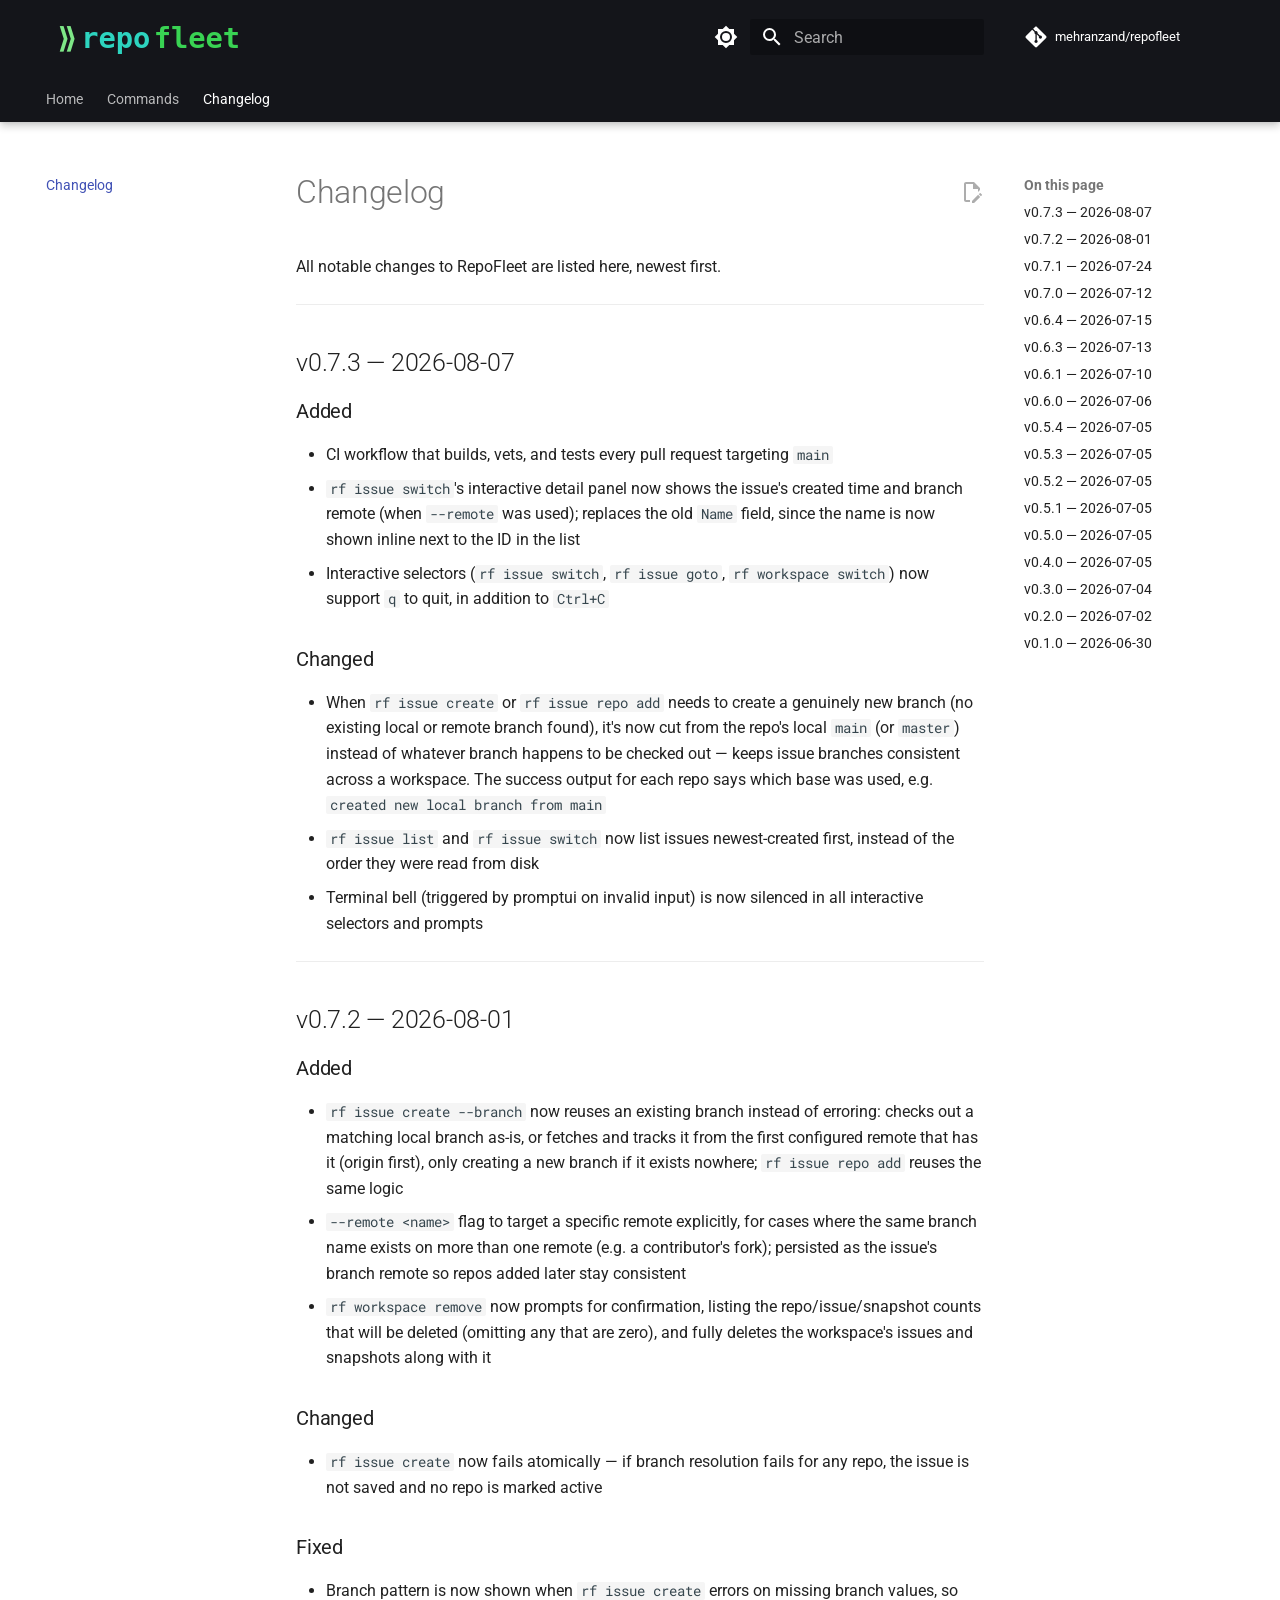
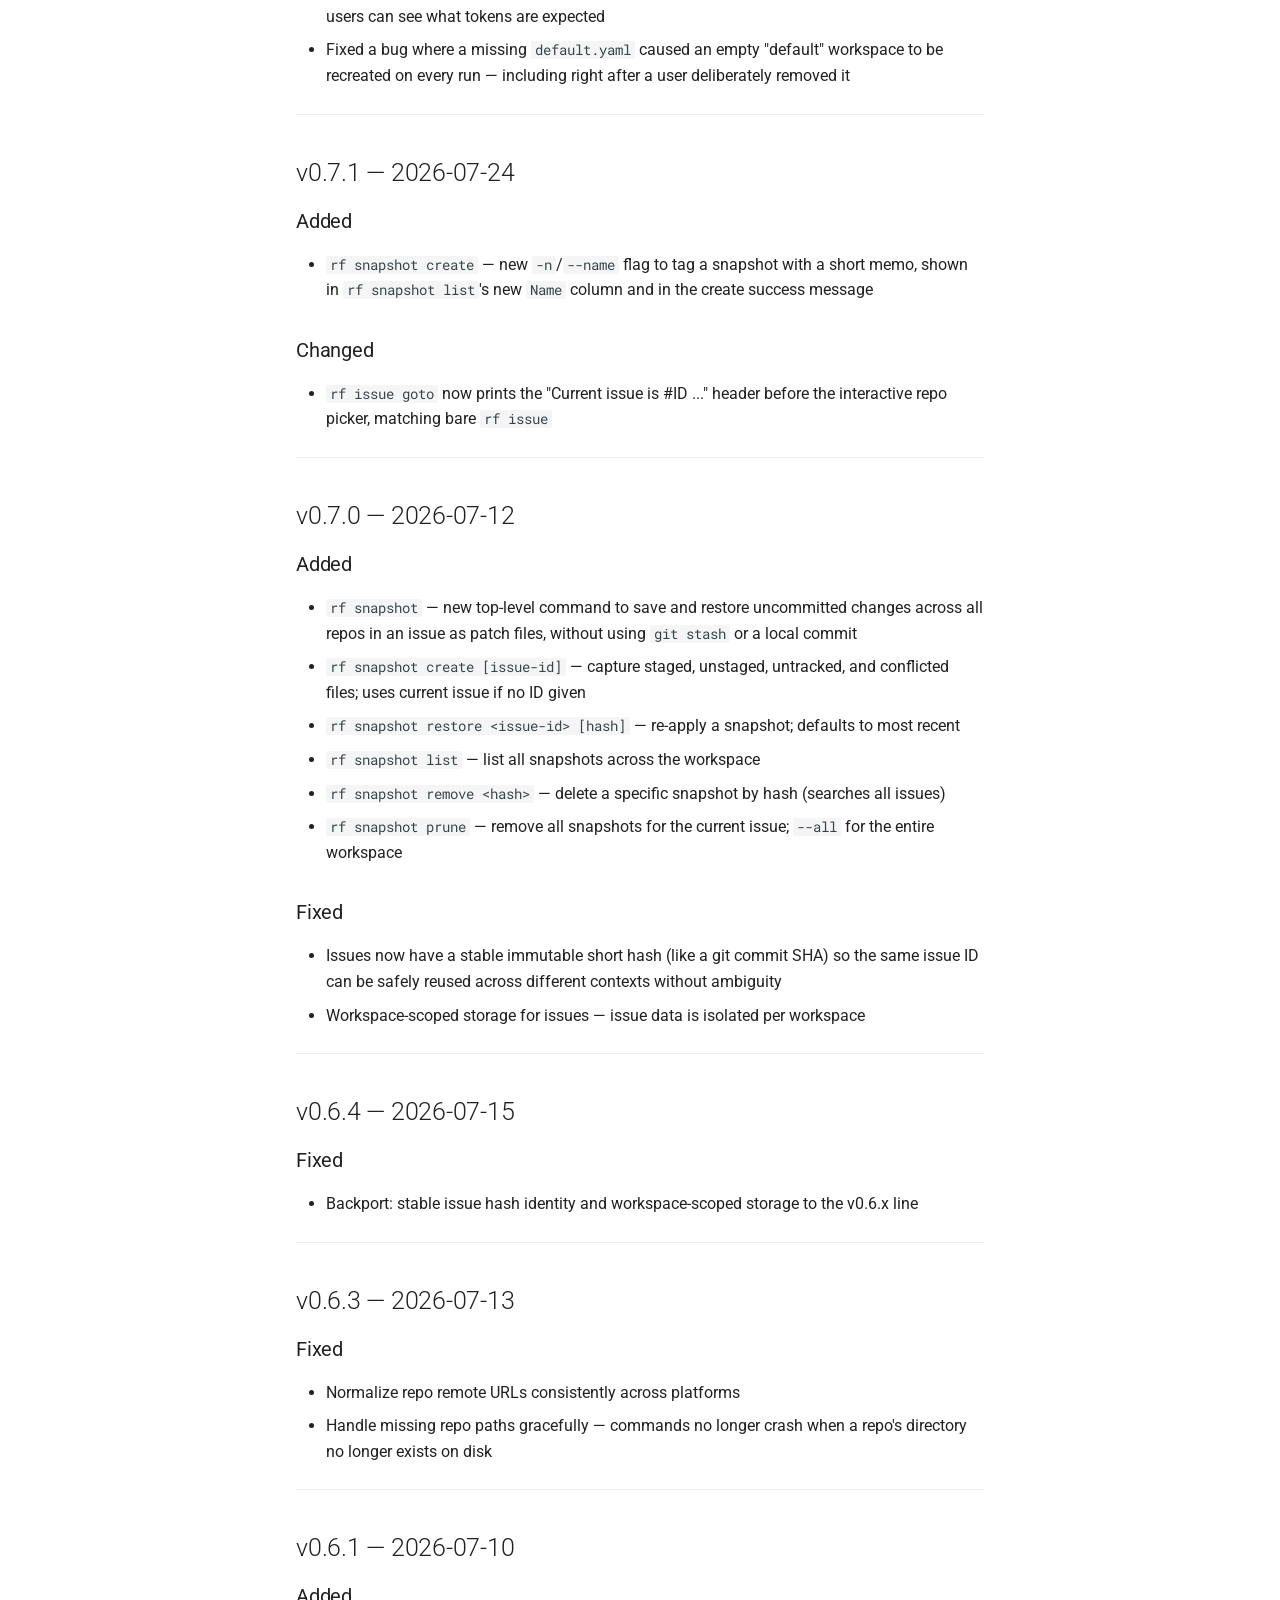
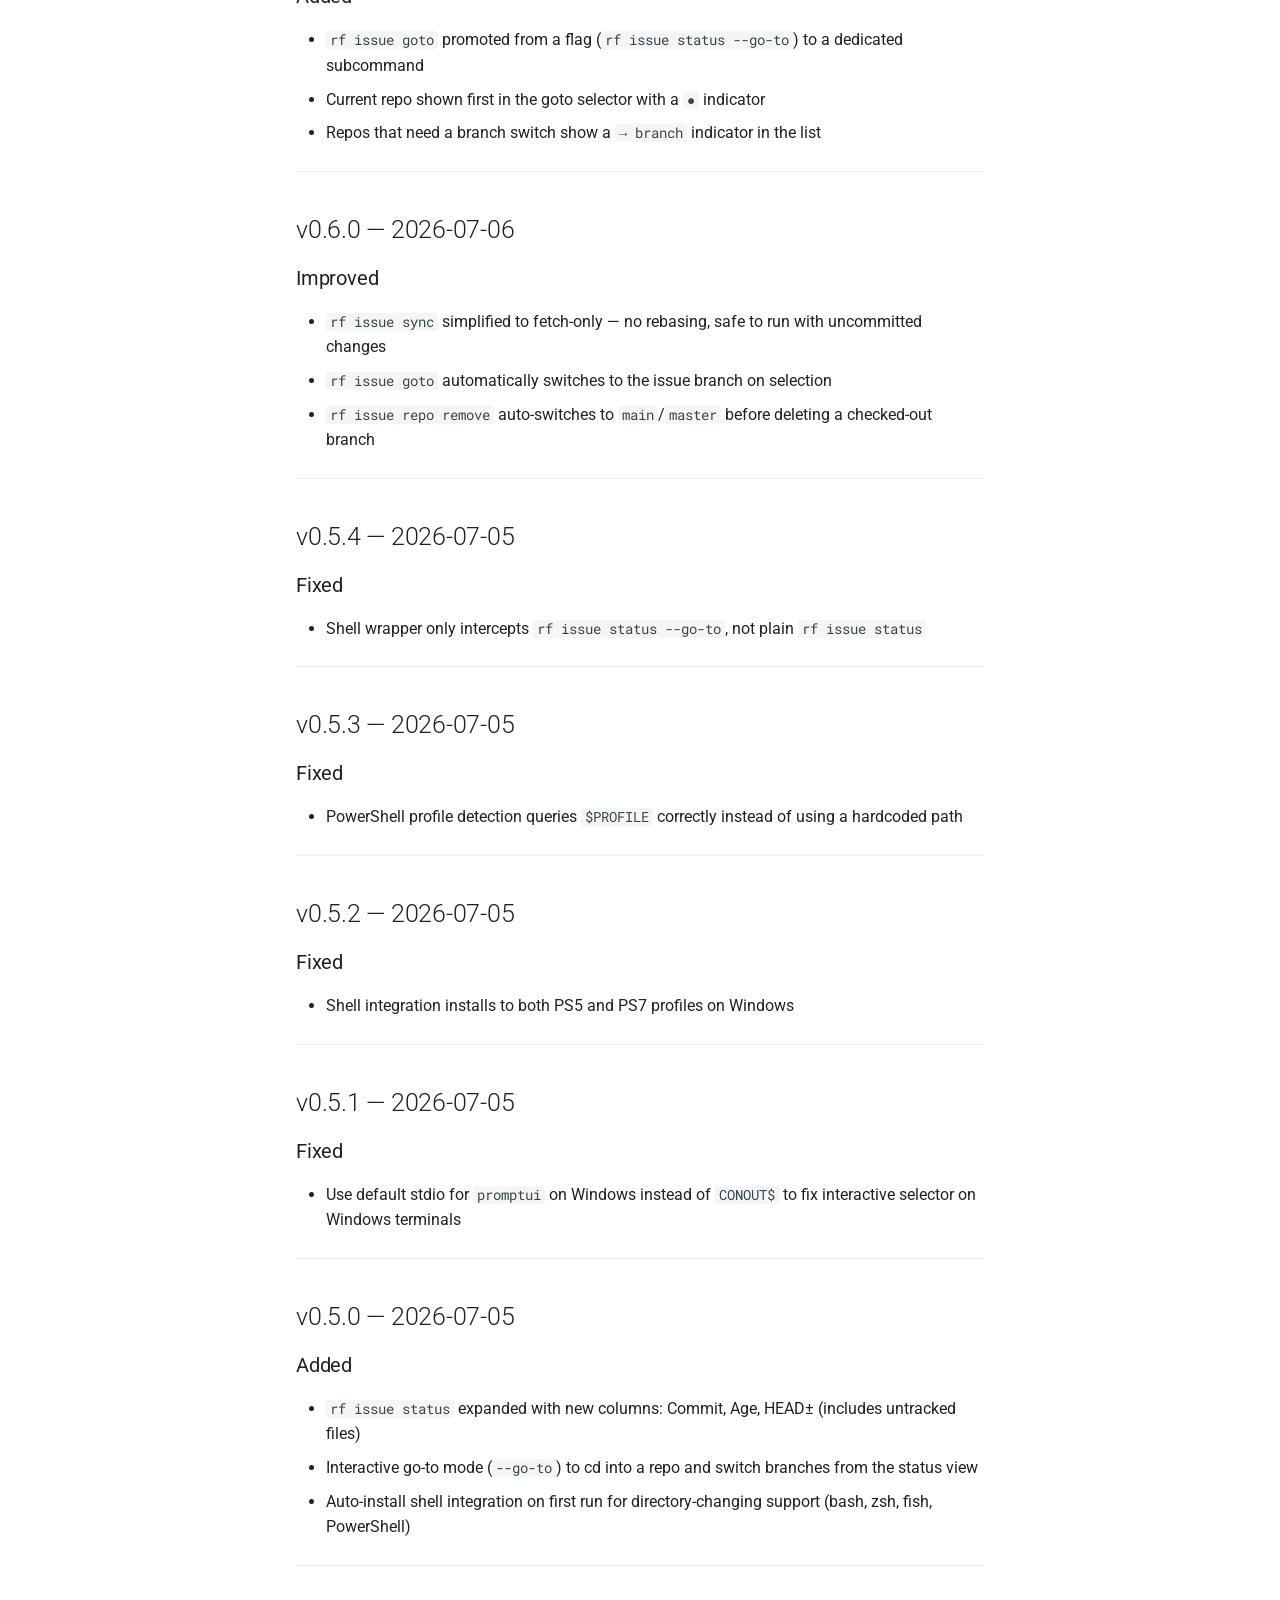
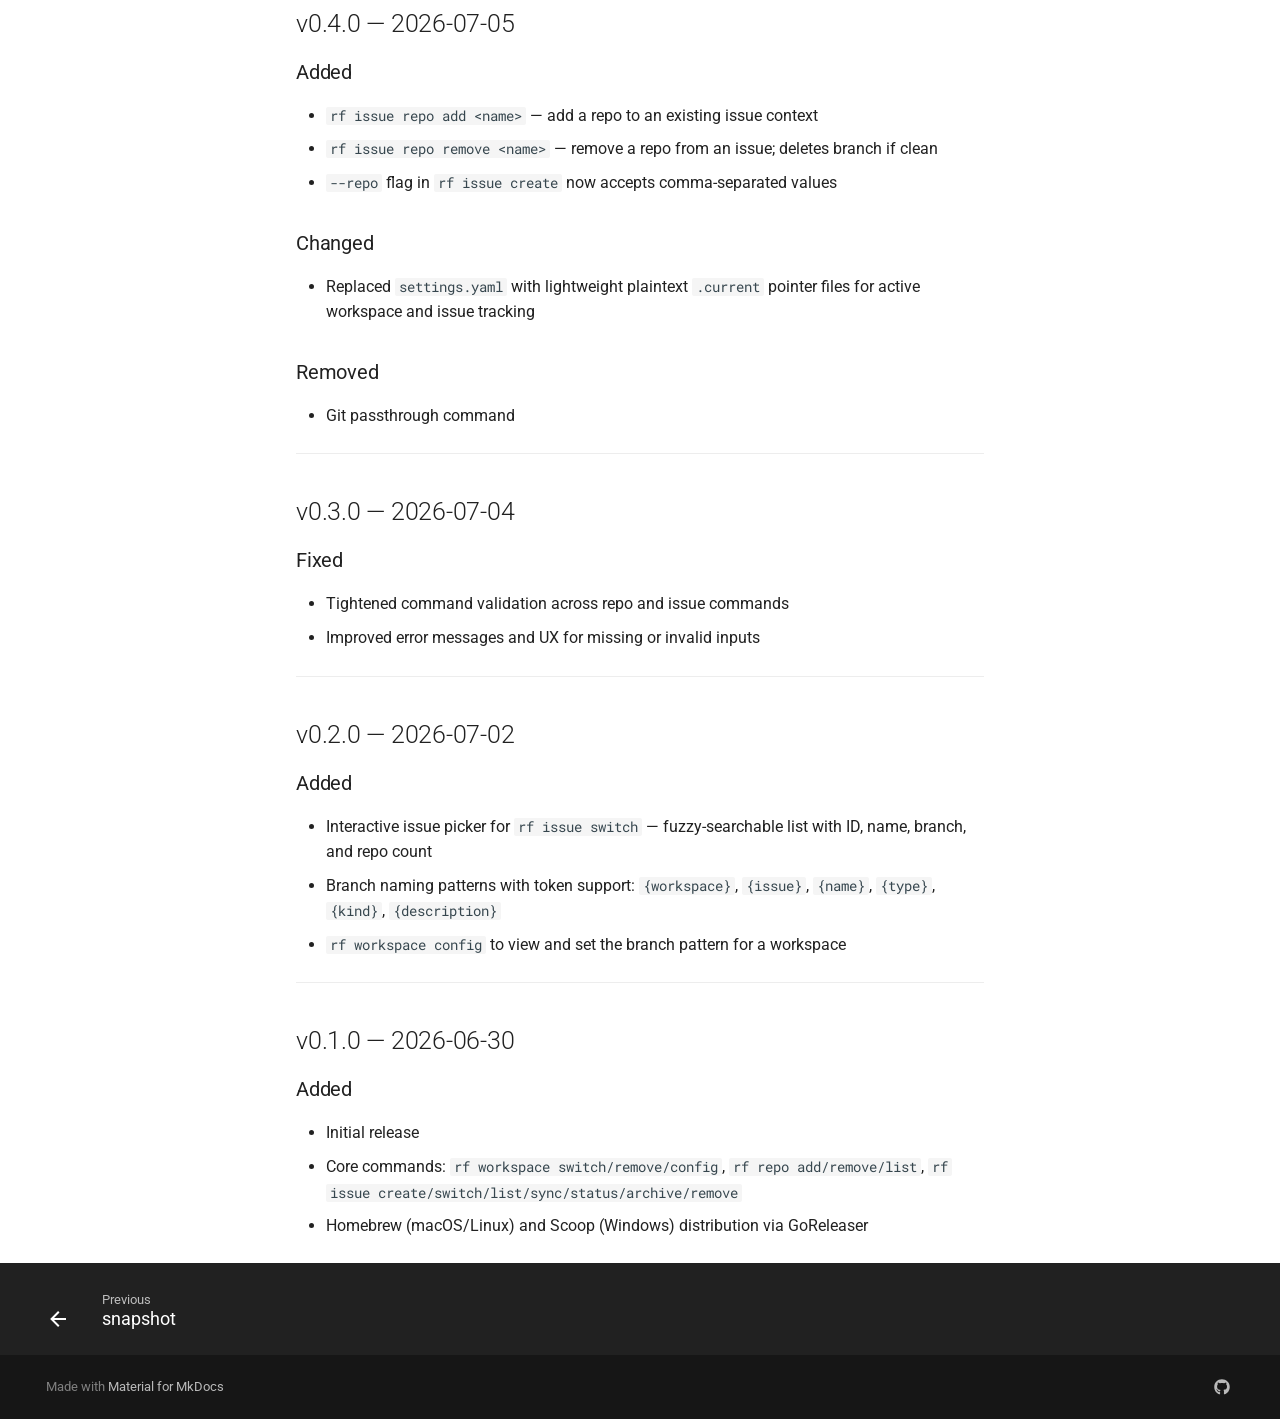
==== changelog/index.html @ 09570e11 "Deployed e2a0c73 with MkDocs version: 1.6.1" ====
<!doctype html>
<html lang="en" class="no-js">
  <head>
    
      <meta charset="utf-8">
      <meta name="viewport" content="width=device-width,initial-scale=1">
      
        <meta name="description" content="Issue-centered CLI for organizing Git workflows. track branches, snapshot uncommitted work, and manage your codebase across one or more repositories">
      
      
      
        <link rel="canonical" href="https://mehranzand.github.io/repofleet/changelog/">
      
      
        <link rel="prev" href="../snapshot/">
      
      
      
        
      
      
      <link rel="icon" href="../assets/repofleet-logo.svg">
      <meta name="generator" content="mkdocs-1.6.1, mkdocs-material-9.7.7">
    
    
      
        <title>Changelog - RepoFleet</title>
      
    
    
      <link rel="stylesheet" href="../assets/stylesheets/main.ec1eaa64.min.css">
      
        
        <link rel="stylesheet" href="../assets/stylesheets/palette.ab4e12ef.min.css">
      
      


    
    
      
    
    
      
        
        
        <link rel="preconnect" href="https://fonts.gstatic.com" crossorigin>
        <link rel="stylesheet" href="https://fonts.googleapis.com/css?family=Roboto:300,300i,400,400i,700,700i%7CRoboto+Mono:400,400i,700,700i&display=fallback">
        <style>:root{--md-text-font:"Roboto";--md-code-font:"Roboto Mono"}</style>
      
    
    
      <link rel="stylesheet" href="../stylesheets/extra.css">
    
    <script>__md_scope=new URL("..",location),__md_hash=e=>[...e].reduce(((e,_)=>(e<<5)-e+_.charCodeAt(0)),0),__md_get=(e,_=localStorage,t=__md_scope)=>JSON.parse(_.getItem(t.pathname+"."+e)),__md_set=(e,_,t=localStorage,a=__md_scope)=>{try{t.setItem(a.pathname+"."+e,JSON.stringify(_))}catch(e){}}</script>
    
      

    
    
  </head>
  
  
    
    
      
    
    
    
    
    <body dir="ltr" data-md-color-scheme="default" data-md-color-primary="black" data-md-color-accent="deep-orange">
  
    
    <input class="md-toggle" data-md-toggle="drawer" type="checkbox" id="__drawer" autocomplete="off">
    <input class="md-toggle" data-md-toggle="search" type="checkbox" id="__search" autocomplete="off">
    <label class="md-overlay" for="__drawer"></label>
    <div data-md-component="skip">
      
        
        <a href="#changelog" class="md-skip">
          Skip to content
        </a>
      
    </div>
    <div data-md-component="announce">
      
    </div>
    
    
      

  

<header class="md-header md-header--shadow md-header--lifted" data-md-component="header">
  <nav class="md-header__inner md-grid" aria-label="Header">
    <a href=".." title="RepoFleet" class="md-header__button md-logo" aria-label="RepoFleet" data-md-component="logo">
      
  <img src="../assets/repofleet-logo.svg" alt="logo">

    </a>
    <label class="md-header__button md-icon" for="__drawer">
      
      <svg xmlns="http://www.w3.org/2000/svg" viewBox="0 0 24 24"><path d="M3 6h18v2H3zm0 5h18v2H3zm0 5h18v2H3z"/></svg>
    </label>
    <div class="md-header__title" data-md-component="header-title">
      <div class="md-header__ellipsis">
        <div class="md-header__topic">
          <span class="md-ellipsis">
            RepoFleet
          </span>
        </div>
        <div class="md-header__topic" data-md-component="header-topic">
          <span class="md-ellipsis">
            
              Changelog
            
          </span>
        </div>
      </div>
    </div>
    
      
        <form class="md-header__option" data-md-component="palette">
  
    
    
    
    <input class="md-option" data-md-color-media="(prefers-color-scheme: light)" data-md-color-scheme="default" data-md-color-primary="black" data-md-color-accent="deep-orange"  aria-label="Switch to dark mode"  type="radio" name="__palette" id="__palette_0">
    
      <label class="md-header__button md-icon" title="Switch to dark mode" for="__palette_1" hidden>
        <svg xmlns="http://www.w3.org/2000/svg" viewBox="0 0 24 24"><path d="M12 8a4 4 0 0 0-4 4 4 4 0 0 0 4 4 4 4 0 0 0 4-4 4 4 0 0 0-4-4m0 10a6 6 0 0 1-6-6 6 6 0 0 1 6-6 6 6 0 0 1 6 6 6 6 0 0 1-6 6m8-9.31V4h-4.69L12 .69 8.69 4H4v4.69L.69 12 4 15.31V20h4.69L12 23.31 15.31 20H20v-4.69L23.31 12z"/></svg>
      </label>
    
  
    
    
    
    <input class="md-option" data-md-color-media="(prefers-color-scheme: dark)" data-md-color-scheme="slate" data-md-color-primary="black" data-md-color-accent="deep-orange"  aria-label="Switch to light mode"  type="radio" name="__palette" id="__palette_1">
    
      <label class="md-header__button md-icon" title="Switch to light mode" for="__palette_0" hidden>
        <svg xmlns="http://www.w3.org/2000/svg" viewBox="0 0 24 24"><path d="M12 18c-.89 0-1.74-.2-2.5-.55C11.56 16.5 13 14.42 13 12s-1.44-4.5-3.5-5.45C10.26 6.2 11.11 6 12 6a6 6 0 0 1 6 6 6 6 0 0 1-6 6m8-9.31V4h-4.69L12 .69 8.69 4H4v4.69L.69 12 4 15.31V20h4.69L12 23.31 15.31 20H20v-4.69L23.31 12z"/></svg>
      </label>
    
  
</form>
      
    
    
      <script>var palette=__md_get("__palette");if(palette&&palette.color){if("(prefers-color-scheme)"===palette.color.media){var media=matchMedia("(prefers-color-scheme: light)"),input=document.querySelector(media.matches?"[data-md-color-media='(prefers-color-scheme: light)']":"[data-md-color-media='(prefers-color-scheme: dark)']");palette.color.media=input.getAttribute("data-md-color-media"),palette.color.scheme=input.getAttribute("data-md-color-scheme"),palette.color.primary=input.getAttribute("data-md-color-primary"),palette.color.accent=input.getAttribute("data-md-color-accent")}for(var[key,value]of Object.entries(palette.color))document.body.setAttribute("data-md-color-"+key,value)}</script>
    
    
    
      
      
        <label class="md-header__button md-icon" for="__search">
          
          <svg xmlns="http://www.w3.org/2000/svg" viewBox="0 0 24 24"><path d="M9.5 3A6.5 6.5 0 0 1 16 9.5c0 1.61-.59 3.09-1.56 4.23l.27.27h.79l5 5-1.5 1.5-5-5v-.79l-.27-.27A6.52 6.52 0 0 1 9.5 16 6.5 6.5 0 0 1 3 9.5 6.5 6.5 0 0 1 9.5 3m0 2C7 5 5 7 5 9.5S7 14 9.5 14 14 12 14 9.5 12 5 9.5 5"/></svg>
        </label>
        <div class="md-search" data-md-component="search" role="dialog">
  <label class="md-search__overlay" for="__search"></label>
  <div class="md-search__inner" role="search">
    <form class="md-search__form" name="search">
      <input type="text" class="md-search__input" name="query" aria-label="Search" placeholder="Search" autocapitalize="off" autocorrect="off" autocomplete="off" spellcheck="false" data-md-component="search-query" required>
      <label class="md-search__icon md-icon" for="__search">
        
        <svg xmlns="http://www.w3.org/2000/svg" viewBox="0 0 24 24"><path d="M9.5 3A6.5 6.5 0 0 1 16 9.5c0 1.61-.59 3.09-1.56 4.23l.27.27h.79l5 5-1.5 1.5-5-5v-.79l-.27-.27A6.52 6.52 0 0 1 9.5 16 6.5 6.5 0 0 1 3 9.5 6.5 6.5 0 0 1 9.5 3m0 2C7 5 5 7 5 9.5S7 14 9.5 14 14 12 14 9.5 12 5 9.5 5"/></svg>
        
        <svg xmlns="http://www.w3.org/2000/svg" viewBox="0 0 24 24"><path d="M20 11v2H8l5.5 5.5-1.42 1.42L4.16 12l7.92-7.92L13.5 5.5 8 11z"/></svg>
      </label>
      <nav class="md-search__options" aria-label="Search">
        
          <a href="javascript:void(0)" class="md-search__icon md-icon" title="Share" aria-label="Share" data-clipboard data-clipboard-text="" data-md-component="search-share" tabindex="-1">
            
            <svg xmlns="http://www.w3.org/2000/svg" viewBox="0 0 24 24"><path d="M18 16.08c-.76 0-1.44.3-1.96.77L8.91 12.7c.05-.23.09-.46.09-.7s-.04-.47-.09-.7l7.05-4.11c.54.5 1.25.81 2.04.81a3 3 0 0 0 3-3 3 3 0 0 0-3-3 3 3 0 0 0-3 3c0 .24.04.47.09.7L8.04 9.81C7.5 9.31 6.79 9 6 9a3 3 0 0 0-3 3 3 3 0 0 0 3 3c.79 0 1.5-.31 2.04-.81l7.12 4.15c-.05.21-.08.43-.08.66 0 1.61 1.31 2.91 2.92 2.91s2.92-1.3 2.92-2.91A2.92 2.92 0 0 0 18 16.08"/></svg>
          </a>
        
        <button type="reset" class="md-search__icon md-icon" title="Clear" aria-label="Clear" tabindex="-1">
          
          <svg xmlns="http://www.w3.org/2000/svg" viewBox="0 0 24 24"><path d="M19 6.41 17.59 5 12 10.59 6.41 5 5 6.41 10.59 12 5 17.59 6.41 19 12 13.41 17.59 19 19 17.59 13.41 12z"/></svg>
        </button>
      </nav>
      
        <div class="md-search__suggest" data-md-component="search-suggest"></div>
      
    </form>
    <div class="md-search__output">
      <div class="md-search__scrollwrap" tabindex="0" data-md-scrollfix>
        <div class="md-search-result" data-md-component="search-result">
          <div class="md-search-result__meta">
            Initializing search
          </div>
          <ol class="md-search-result__list" role="presentation"></ol>
        </div>
      </div>
    </div>
  </div>
</div>
      
    
    
      <div class="md-header__source">
        <a href="https://github.com/mehranzand/repofleet" title="Go to repository" class="md-source" data-md-component="source">
  <div class="md-source__icon md-icon">
    
    <svg xmlns="http://www.w3.org/2000/svg" viewBox="0 0 448 512"><!--! Font Awesome Free 7.1.0 by @fontawesome - https://fontawesome.com License - https://fontawesome.com/license/free (Icons: CC BY 4.0, Fonts: SIL OFL 1.1, Code: MIT License) Copyright 2025 Fonticons, Inc.--><path d="M439.6 236.1 244 40.5c-5.4-5.5-12.8-8.5-20.4-8.5s-15 3-20.4 8.4L162.5 81l51.5 51.5c27.1-9.1 52.7 16.8 43.4 43.7l49.7 49.7c34.2-11.8 61.2 31 35.5 56.7-26.5 26.5-70.2-2.9-56-37.3L240.3 199v121.9c25.3 12.5 22.3 41.8 9.1 55-6.4 6.4-15.2 10.1-24.3 10.1s-17.8-3.6-24.3-10.1c-17.6-17.6-11.1-46.9 11.2-56v-123c-20.8-8.5-24.6-30.7-18.6-45L142.6 101 8.5 235.1C3 240.6 0 247.9 0 255.5s3 15 8.5 20.4l195.6 195.7c5.4 5.4 12.7 8.4 20.4 8.4s15-3 20.4-8.4l194.7-194.7c5.4-5.4 8.4-12.8 8.4-20.4s-3-15-8.4-20.4"/></svg>
  </div>
  <div class="md-source__repository">
    mehranzand/repofleet
  </div>
</a>
      </div>
    
  </nav>
  
    
      
<nav class="md-tabs" aria-label="Tabs" data-md-component="tabs">
  <div class="md-grid">
    <ul class="md-tabs__list">
      
        
  
  
  
  
    <li class="md-tabs__item">
      <a href=".." class="md-tabs__link">
        
  
  
    
  
  Home

      </a>
    </li>
  

      
        
  
  
  
  
    
    
      <li class="md-tabs__item">
        <a href="../workspace/" class="md-tabs__link">
          
  
  
  Commands

        </a>
      </li>
    
  

      
        
  
  
  
    
  
  
    <li class="md-tabs__item md-tabs__item--active">
      <a href="./" class="md-tabs__link">
        
  
  
    
  
  Changelog

      </a>
    </li>
  

      
    </ul>
  </div>
</nav>
    
  
</header>
    
    <div class="md-container" data-md-component="container">
      
      
        
      
      <main class="md-main" data-md-component="main">
        <div class="md-main__inner md-grid">
          
            
              
              <div class="md-sidebar md-sidebar--primary" data-md-component="sidebar" data-md-type="navigation" >
                <div class="md-sidebar__scrollwrap">
                  <div class="md-sidebar__inner">
                    


  


<nav class="md-nav md-nav--primary md-nav--lifted" aria-label="Navigation" data-md-level="0">
  <label class="md-nav__title" for="__drawer">
    <a href=".." title="RepoFleet" class="md-nav__button md-logo" aria-label="RepoFleet" data-md-component="logo">
      
  <img src="../assets/repofleet-logo.svg" alt="logo">

    </a>
    RepoFleet
  </label>
  
    <div class="md-nav__source">
      <a href="https://github.com/mehranzand/repofleet" title="Go to repository" class="md-source" data-md-component="source">
  <div class="md-source__icon md-icon">
    
    <svg xmlns="http://www.w3.org/2000/svg" viewBox="0 0 448 512"><!--! Font Awesome Free 7.1.0 by @fontawesome - https://fontawesome.com License - https://fontawesome.com/license/free (Icons: CC BY 4.0, Fonts: SIL OFL 1.1, Code: MIT License) Copyright 2025 Fonticons, Inc.--><path d="M439.6 236.1 244 40.5c-5.4-5.5-12.8-8.5-20.4-8.5s-15 3-20.4 8.4L162.5 81l51.5 51.5c27.1-9.1 52.7 16.8 43.4 43.7l49.7 49.7c34.2-11.8 61.2 31 35.5 56.7-26.5 26.5-70.2-2.9-56-37.3L240.3 199v121.9c25.3 12.5 22.3 41.8 9.1 55-6.4 6.4-15.2 10.1-24.3 10.1s-17.8-3.6-24.3-10.1c-17.6-17.6-11.1-46.9 11.2-56v-123c-20.8-8.5-24.6-30.7-18.6-45L142.6 101 8.5 235.1C3 240.6 0 247.9 0 255.5s3 15 8.5 20.4l195.6 195.7c5.4 5.4 12.7 8.4 20.4 8.4s15-3 20.4-8.4l194.7-194.7c5.4-5.4 8.4-12.8 8.4-20.4s-3-15-8.4-20.4"/></svg>
  </div>
  <div class="md-source__repository">
    mehranzand/repofleet
  </div>
</a>
    </div>
  
  <ul class="md-nav__list" data-md-scrollfix>
    
      
      
  
  
  
  
    <li class="md-nav__item">
      <a href=".." class="md-nav__link">
        
  
  
  <span class="md-ellipsis">
    
  
    Home
  

    
  </span>
  
  

      </a>
    </li>
  

    
      
      
  
  
  
  
    
    
    
    
      
      
        
      
    
    
    <li class="md-nav__item md-nav__item--nested">
      
        
        
        <input class="md-nav__toggle md-toggle " type="checkbox" id="__nav_2" >
        
          
          <label class="md-nav__link" for="__nav_2" id="__nav_2_label" tabindex="0">
            
  
  
  <span class="md-ellipsis">
    
  
    Commands
  

    
  </span>
  
  

            <span class="md-nav__icon md-icon"></span>
          </label>
        
        <nav class="md-nav" data-md-level="1" aria-labelledby="__nav_2_label" aria-expanded="false">
          <label class="md-nav__title" for="__nav_2">
            <span class="md-nav__icon md-icon"></span>
            
  
    Commands
  

          </label>
          <ul class="md-nav__list" data-md-scrollfix>
            
              
                
  
  
  
  
    <li class="md-nav__item">
      <a href="../workspace/" class="md-nav__link">
        
  
  
  <span class="md-ellipsis">
    
  
    workspace
  

    
  </span>
  
  

      </a>
    </li>
  

              
            
              
                
  
  
  
  
    <li class="md-nav__item">
      <a href="../repo/" class="md-nav__link">
        
  
  
  <span class="md-ellipsis">
    
  
    repo
  

    
  </span>
  
  

      </a>
    </li>
  

              
            
              
                
  
  
  
  
    <li class="md-nav__item">
      <a href="../issue/" class="md-nav__link">
        
  
  
  <span class="md-ellipsis">
    
  
    issue
  

    
  </span>
  
  

      </a>
    </li>
  

              
            
              
                
  
  
  
  
    <li class="md-nav__item">
      <a href="../snapshot/" class="md-nav__link">
        
  
  
  <span class="md-ellipsis">
    
  
    snapshot
  

    
  </span>
  
  

      </a>
    </li>
  

              
            
          </ul>
        </nav>
      
    </li>
  

    
      
      
  
  
    
  
  
  
    <li class="md-nav__item md-nav__item--active">
      
      <input class="md-nav__toggle md-toggle" type="checkbox" id="__toc">
      
      
        
      
      
        <label class="md-nav__link md-nav__link--active" for="__toc">
          
  
  
  <span class="md-ellipsis">
    
  
    Changelog
  

    
  </span>
  
  

          <span class="md-nav__icon md-icon"></span>
        </label>
      
      <a href="./" class="md-nav__link md-nav__link--active">
        
  
  
  <span class="md-ellipsis">
    
  
    Changelog
  

    
  </span>
  
  

      </a>
      
        

  

<nav class="md-nav md-nav--secondary" aria-label="On this page">
  
  
  
    
  
  
    <label class="md-nav__title" for="__toc">
      <span class="md-nav__icon md-icon"></span>
      On this page
    </label>
    <ul class="md-nav__list" data-md-component="toc" data-md-scrollfix>
      
        <li class="md-nav__item">
  <a href="#v073-2026-08-07" class="md-nav__link">
    <span class="md-ellipsis">
      
        v0.7.3 — 2026-08-07
      
    </span>
  </a>
  
</li>
      
        <li class="md-nav__item">
  <a href="#v072-2026-08-01" class="md-nav__link">
    <span class="md-ellipsis">
      
        v0.7.2 — 2026-08-01
      
    </span>
  </a>
  
</li>
      
        <li class="md-nav__item">
  <a href="#v071-2026-07-24" class="md-nav__link">
    <span class="md-ellipsis">
      
        v0.7.1 — 2026-07-24
      
    </span>
  </a>
  
</li>
      
        <li class="md-nav__item">
  <a href="#v070-2026-07-12" class="md-nav__link">
    <span class="md-ellipsis">
      
        v0.7.0 — 2026-07-12
      
    </span>
  </a>
  
</li>
      
        <li class="md-nav__item">
  <a href="#v064-2026-07-15" class="md-nav__link">
    <span class="md-ellipsis">
      
        v0.6.4 — 2026-07-15
      
    </span>
  </a>
  
</li>
      
        <li class="md-nav__item">
  <a href="#v063-2026-07-13" class="md-nav__link">
    <span class="md-ellipsis">
      
        v0.6.3 — 2026-07-13
      
    </span>
  </a>
  
</li>
      
        <li class="md-nav__item">
  <a href="#v061-2026-07-10" class="md-nav__link">
    <span class="md-ellipsis">
      
        v0.6.1 — 2026-07-10
      
    </span>
  </a>
  
</li>
      
        <li class="md-nav__item">
  <a href="#v060-2026-07-06" class="md-nav__link">
    <span class="md-ellipsis">
      
        v0.6.0 — 2026-07-06
      
    </span>
  </a>
  
</li>
      
        <li class="md-nav__item">
  <a href="#v054-2026-07-05" class="md-nav__link">
    <span class="md-ellipsis">
      
        v0.5.4 — 2026-07-05
      
    </span>
  </a>
  
</li>
      
        <li class="md-nav__item">
  <a href="#v053-2026-07-05" class="md-nav__link">
    <span class="md-ellipsis">
      
        v0.5.3 — 2026-07-05
      
    </span>
  </a>
  
</li>
      
        <li class="md-nav__item">
  <a href="#v052-2026-07-05" class="md-nav__link">
    <span class="md-ellipsis">
      
        v0.5.2 — 2026-07-05
      
    </span>
  </a>
  
</li>
      
        <li class="md-nav__item">
  <a href="#v051-2026-07-05" class="md-nav__link">
    <span class="md-ellipsis">
      
        v0.5.1 — 2026-07-05
      
    </span>
  </a>
  
</li>
      
        <li class="md-nav__item">
  <a href="#v050-2026-07-05" class="md-nav__link">
    <span class="md-ellipsis">
      
        v0.5.0 — 2026-07-05
      
    </span>
  </a>
  
</li>
      
        <li class="md-nav__item">
  <a href="#v040-2026-07-05" class="md-nav__link">
    <span class="md-ellipsis">
      
        v0.4.0 — 2026-07-05
      
    </span>
  </a>
  
</li>
      
        <li class="md-nav__item">
  <a href="#v030-2026-07-04" class="md-nav__link">
    <span class="md-ellipsis">
      
        v0.3.0 — 2026-07-04
      
    </span>
  </a>
  
</li>
      
        <li class="md-nav__item">
  <a href="#v020-2026-07-02" class="md-nav__link">
    <span class="md-ellipsis">
      
        v0.2.0 — 2026-07-02
      
    </span>
  </a>
  
</li>
      
        <li class="md-nav__item">
  <a href="#v010-2026-06-30" class="md-nav__link">
    <span class="md-ellipsis">
      
        v0.1.0 — 2026-06-30
      
    </span>
  </a>
  
</li>
      
    </ul>
  
</nav>
      
    </li>
  

    
  </ul>
</nav>
                  </div>
                </div>
              </div>
            
            
              
              <div class="md-sidebar md-sidebar--secondary" data-md-component="sidebar" data-md-type="toc" >
                <div class="md-sidebar__scrollwrap">
                  <div class="md-sidebar__inner">
                    

  

<nav class="md-nav md-nav--secondary" aria-label="On this page">
  
  
  
    
  
  
    <label class="md-nav__title" for="__toc">
      <span class="md-nav__icon md-icon"></span>
      On this page
    </label>
    <ul class="md-nav__list" data-md-component="toc" data-md-scrollfix>
      
        <li class="md-nav__item">
  <a href="#v073-2026-08-07" class="md-nav__link">
    <span class="md-ellipsis">
      
        v0.7.3 — 2026-08-07
      
    </span>
  </a>
  
</li>
      
        <li class="md-nav__item">
  <a href="#v072-2026-08-01" class="md-nav__link">
    <span class="md-ellipsis">
      
        v0.7.2 — 2026-08-01
      
    </span>
  </a>
  
</li>
      
        <li class="md-nav__item">
  <a href="#v071-2026-07-24" class="md-nav__link">
    <span class="md-ellipsis">
      
        v0.7.1 — 2026-07-24
      
    </span>
  </a>
  
</li>
      
        <li class="md-nav__item">
  <a href="#v070-2026-07-12" class="md-nav__link">
    <span class="md-ellipsis">
      
        v0.7.0 — 2026-07-12
      
    </span>
  </a>
  
</li>
      
        <li class="md-nav__item">
  <a href="#v064-2026-07-15" class="md-nav__link">
    <span class="md-ellipsis">
      
        v0.6.4 — 2026-07-15
      
    </span>
  </a>
  
</li>
      
        <li class="md-nav__item">
  <a href="#v063-2026-07-13" class="md-nav__link">
    <span class="md-ellipsis">
      
        v0.6.3 — 2026-07-13
      
    </span>
  </a>
  
</li>
      
        <li class="md-nav__item">
  <a href="#v061-2026-07-10" class="md-nav__link">
    <span class="md-ellipsis">
      
        v0.6.1 — 2026-07-10
      
    </span>
  </a>
  
</li>
      
        <li class="md-nav__item">
  <a href="#v060-2026-07-06" class="md-nav__link">
    <span class="md-ellipsis">
      
        v0.6.0 — 2026-07-06
      
    </span>
  </a>
  
</li>
      
        <li class="md-nav__item">
  <a href="#v054-2026-07-05" class="md-nav__link">
    <span class="md-ellipsis">
      
        v0.5.4 — 2026-07-05
      
    </span>
  </a>
  
</li>
      
        <li class="md-nav__item">
  <a href="#v053-2026-07-05" class="md-nav__link">
    <span class="md-ellipsis">
      
        v0.5.3 — 2026-07-05
      
    </span>
  </a>
  
</li>
      
        <li class="md-nav__item">
  <a href="#v052-2026-07-05" class="md-nav__link">
    <span class="md-ellipsis">
      
        v0.5.2 — 2026-07-05
      
    </span>
  </a>
  
</li>
      
        <li class="md-nav__item">
  <a href="#v051-2026-07-05" class="md-nav__link">
    <span class="md-ellipsis">
      
        v0.5.1 — 2026-07-05
      
    </span>
  </a>
  
</li>
      
        <li class="md-nav__item">
  <a href="#v050-2026-07-05" class="md-nav__link">
    <span class="md-ellipsis">
      
        v0.5.0 — 2026-07-05
      
    </span>
  </a>
  
</li>
      
        <li class="md-nav__item">
  <a href="#v040-2026-07-05" class="md-nav__link">
    <span class="md-ellipsis">
      
        v0.4.0 — 2026-07-05
      
    </span>
  </a>
  
</li>
      
        <li class="md-nav__item">
  <a href="#v030-2026-07-04" class="md-nav__link">
    <span class="md-ellipsis">
      
        v0.3.0 — 2026-07-04
      
    </span>
  </a>
  
</li>
      
        <li class="md-nav__item">
  <a href="#v020-2026-07-02" class="md-nav__link">
    <span class="md-ellipsis">
      
        v0.2.0 — 2026-07-02
      
    </span>
  </a>
  
</li>
      
        <li class="md-nav__item">
  <a href="#v010-2026-06-30" class="md-nav__link">
    <span class="md-ellipsis">
      
        v0.1.0 — 2026-06-30
      
    </span>
  </a>
  
</li>
      
    </ul>
  
</nav>
                  </div>
                </div>
              </div>
            
          
          
            <div class="md-content" data-md-component="content">
              
              <article class="md-content__inner md-typeset">
                
                  


  
    <a href="https://github.com/mehranzand/repofleet/edit/main/docs/changelog.md" title="Edit this page" class="md-content__button md-icon" rel="edit">
      
      <svg xmlns="http://www.w3.org/2000/svg" viewBox="0 0 24 24"><path d="M10 20H6V4h7v5h5v3.1l2-2V8l-6-6H6c-1.1 0-2 .9-2 2v16c0 1.1.9 2 2 2h4zm10.2-7c.1 0 .3.1.4.2l1.3 1.3c.2.2.2.6 0 .8l-1 1-2.1-2.1 1-1c.1-.1.2-.2.4-.2m0 3.9L14.1 23H12v-2.1l6.1-6.1z"/></svg>
    </a>
  
  


<h1 id="changelog">Changelog<a class="headerlink" href="#changelog" title="Permanent link">&para;</a></h1>
<p>All notable changes to RepoFleet are listed here, newest first.</p>
<hr />
<h2 id="v073-2026-08-07">v0.7.3 — 2026-08-07<a class="headerlink" href="#v073-2026-08-07" title="Permanent link">&para;</a></h2>
<h3 id="added">Added<a class="headerlink" href="#added" title="Permanent link">&para;</a></h3>
<ul>
<li>CI workflow that builds, vets, and tests every pull request targeting <code>main</code></li>
<li><code>rf issue switch</code>'s interactive detail panel now shows the issue's created time and branch remote (when <code>--remote</code> was used); replaces the old <code>Name</code> field, since the name is now shown inline next to the ID in the list</li>
<li>Interactive selectors (<code>rf issue switch</code>, <code>rf issue goto</code>, <code>rf workspace switch</code>) now support <code>q</code> to quit, in addition to <code>Ctrl+C</code></li>
</ul>
<h3 id="changed">Changed<a class="headerlink" href="#changed" title="Permanent link">&para;</a></h3>
<ul>
<li>When <code>rf issue create</code> or <code>rf issue repo add</code> needs to create a genuinely new branch (no existing local or remote branch found), it's now cut from the repo's local <code>main</code> (or <code>master</code>) instead of whatever branch happens to be checked out — keeps issue branches consistent across a workspace. The success output for each repo says which base was used, e.g. <code>created new local branch from main</code></li>
<li><code>rf issue list</code> and <code>rf issue switch</code> now list issues newest-created first, instead of the order they were read from disk</li>
<li>Terminal bell (triggered by promptui on invalid input) is now silenced in all interactive selectors and prompts</li>
</ul>
<hr />
<h2 id="v072-2026-08-01">v0.7.2 — 2026-08-01<a class="headerlink" href="#v072-2026-08-01" title="Permanent link">&para;</a></h2>
<h3 id="added_1">Added<a class="headerlink" href="#added_1" title="Permanent link">&para;</a></h3>
<ul>
<li><code>rf issue create --branch</code> now reuses an existing branch instead of erroring: checks out a matching local branch as-is, or fetches and tracks it from the first configured remote that has it (origin first), only creating a new branch if it exists nowhere; <code>rf issue repo add</code> reuses the same logic</li>
<li><code>--remote &lt;name&gt;</code> flag to target a specific remote explicitly, for cases where the same branch name exists on more than one remote (e.g. a contributor's fork); persisted as the issue's branch remote so repos added later stay consistent</li>
<li><code>rf workspace remove</code> now prompts for confirmation, listing the repo/issue/snapshot counts that will be deleted (omitting any that are zero), and fully deletes the workspace's issues and snapshots along with it</li>
</ul>
<h3 id="changed_1">Changed<a class="headerlink" href="#changed_1" title="Permanent link">&para;</a></h3>
<ul>
<li><code>rf issue create</code> now fails atomically — if branch resolution fails for any repo, the issue is not saved and no repo is marked active</li>
</ul>
<h3 id="fixed">Fixed<a class="headerlink" href="#fixed" title="Permanent link">&para;</a></h3>
<ul>
<li>Branch pattern is now shown when <code>rf issue create</code> errors on missing branch values, so users can see what tokens are expected</li>
<li>Fixed a bug where a missing <code>default.yaml</code> caused an empty "default" workspace to be recreated on every run — including right after a user deliberately removed it</li>
</ul>
<hr />
<h2 id="v071-2026-07-24">v0.7.1 — 2026-07-24<a class="headerlink" href="#v071-2026-07-24" title="Permanent link">&para;</a></h2>
<h3 id="added_2">Added<a class="headerlink" href="#added_2" title="Permanent link">&para;</a></h3>
<ul>
<li><code>rf snapshot create</code> — new <code>-n</code>/<code>--name</code> flag to tag a snapshot with a short memo, shown in <code>rf snapshot list</code>'s new <code>Name</code> column and in the create success message</li>
</ul>
<h3 id="changed_2">Changed<a class="headerlink" href="#changed_2" title="Permanent link">&para;</a></h3>
<ul>
<li><code>rf issue goto</code> now prints the "Current issue is #ID ..." header before the interactive repo picker, matching bare <code>rf issue</code></li>
</ul>
<hr />
<h2 id="v070-2026-07-12">v0.7.0 — 2026-07-12<a class="headerlink" href="#v070-2026-07-12" title="Permanent link">&para;</a></h2>
<h3 id="added_3">Added<a class="headerlink" href="#added_3" title="Permanent link">&para;</a></h3>
<ul>
<li><code>rf snapshot</code> — new top-level command to save and restore uncommitted changes across all repos in an issue as patch files, without using <code>git stash</code> or a local commit</li>
<li><code>rf snapshot create [issue-id]</code> — capture staged, unstaged, untracked, and conflicted files; uses current issue if no ID given</li>
<li><code>rf snapshot restore &lt;issue-id&gt; [hash]</code> — re-apply a snapshot; defaults to most recent</li>
<li><code>rf snapshot list</code> — list all snapshots across the workspace</li>
<li><code>rf snapshot remove &lt;hash&gt;</code> — delete a specific snapshot by hash (searches all issues)</li>
<li><code>rf snapshot prune</code> — remove all snapshots for the current issue; <code>--all</code> for the entire workspace</li>
</ul>
<h3 id="fixed_1">Fixed<a class="headerlink" href="#fixed_1" title="Permanent link">&para;</a></h3>
<ul>
<li>Issues now have a stable immutable short hash (like a git commit SHA) so the same issue ID can be safely reused across different contexts without ambiguity</li>
<li>Workspace-scoped storage for issues — issue data is isolated per workspace</li>
</ul>
<hr />
<h2 id="v064-2026-07-15">v0.6.4 — 2026-07-15<a class="headerlink" href="#v064-2026-07-15" title="Permanent link">&para;</a></h2>
<h3 id="fixed_2">Fixed<a class="headerlink" href="#fixed_2" title="Permanent link">&para;</a></h3>
<ul>
<li>Backport: stable issue hash identity and workspace-scoped storage to the v0.6.x line</li>
</ul>
<hr />
<h2 id="v063-2026-07-13">v0.6.3 — 2026-07-13<a class="headerlink" href="#v063-2026-07-13" title="Permanent link">&para;</a></h2>
<h3 id="fixed_3">Fixed<a class="headerlink" href="#fixed_3" title="Permanent link">&para;</a></h3>
<ul>
<li>Normalize repo remote URLs consistently across platforms</li>
<li>Handle missing repo paths gracefully — commands no longer crash when a repo's directory no longer exists on disk</li>
</ul>
<hr />
<h2 id="v061-2026-07-10">v0.6.1 — 2026-07-10<a class="headerlink" href="#v061-2026-07-10" title="Permanent link">&para;</a></h2>
<h3 id="added_4">Added<a class="headerlink" href="#added_4" title="Permanent link">&para;</a></h3>
<ul>
<li><code>rf issue goto</code> promoted from a flag (<code>rf issue status --go-to</code>) to a dedicated subcommand</li>
<li>Current repo shown first in the goto selector with a <code>●</code> indicator</li>
<li>Repos that need a branch switch show a <code>→ branch</code> indicator in the list</li>
</ul>
<hr />
<h2 id="v060-2026-07-06">v0.6.0 — 2026-07-06<a class="headerlink" href="#v060-2026-07-06" title="Permanent link">&para;</a></h2>
<h3 id="improved">Improved<a class="headerlink" href="#improved" title="Permanent link">&para;</a></h3>
<ul>
<li><code>rf issue sync</code> simplified to fetch-only — no rebasing, safe to run with uncommitted changes</li>
<li><code>rf issue goto</code> automatically switches to the issue branch on selection</li>
<li><code>rf issue repo remove</code> auto-switches to <code>main</code>/<code>master</code> before deleting a checked-out branch</li>
</ul>
<hr />
<h2 id="v054-2026-07-05">v0.5.4 — 2026-07-05<a class="headerlink" href="#v054-2026-07-05" title="Permanent link">&para;</a></h2>
<h3 id="fixed_4">Fixed<a class="headerlink" href="#fixed_4" title="Permanent link">&para;</a></h3>
<ul>
<li>Shell wrapper only intercepts <code>rf issue status --go-to</code>, not plain <code>rf issue status</code></li>
</ul>
<hr />
<h2 id="v053-2026-07-05">v0.5.3 — 2026-07-05<a class="headerlink" href="#v053-2026-07-05" title="Permanent link">&para;</a></h2>
<h3 id="fixed_5">Fixed<a class="headerlink" href="#fixed_5" title="Permanent link">&para;</a></h3>
<ul>
<li>PowerShell profile detection queries <code>$PROFILE</code> correctly instead of using a hardcoded path</li>
</ul>
<hr />
<h2 id="v052-2026-07-05">v0.5.2 — 2026-07-05<a class="headerlink" href="#v052-2026-07-05" title="Permanent link">&para;</a></h2>
<h3 id="fixed_6">Fixed<a class="headerlink" href="#fixed_6" title="Permanent link">&para;</a></h3>
<ul>
<li>Shell integration installs to both PS5 and PS7 profiles on Windows</li>
</ul>
<hr />
<h2 id="v051-2026-07-05">v0.5.1 — 2026-07-05<a class="headerlink" href="#v051-2026-07-05" title="Permanent link">&para;</a></h2>
<h3 id="fixed_7">Fixed<a class="headerlink" href="#fixed_7" title="Permanent link">&para;</a></h3>
<ul>
<li>Use default stdio for <code>promptui</code> on Windows instead of <code>CONOUT$</code> to fix interactive selector on Windows terminals</li>
</ul>
<hr />
<h2 id="v050-2026-07-05">v0.5.0 — 2026-07-05<a class="headerlink" href="#v050-2026-07-05" title="Permanent link">&para;</a></h2>
<h3 id="added_5">Added<a class="headerlink" href="#added_5" title="Permanent link">&para;</a></h3>
<ul>
<li><code>rf issue status</code> expanded with new columns: Commit, Age, HEAD± (includes untracked files)</li>
<li>Interactive go-to mode (<code>--go-to</code>) to cd into a repo and switch branches from the status view</li>
<li>Auto-install shell integration on first run for directory-changing support (bash, zsh, fish, PowerShell)</li>
</ul>
<hr />
<h2 id="v040-2026-07-05">v0.4.0 — 2026-07-05<a class="headerlink" href="#v040-2026-07-05" title="Permanent link">&para;</a></h2>
<h3 id="added_6">Added<a class="headerlink" href="#added_6" title="Permanent link">&para;</a></h3>
<ul>
<li><code>rf issue repo add &lt;name&gt;</code> — add a repo to an existing issue context</li>
<li><code>rf issue repo remove &lt;name&gt;</code> — remove a repo from an issue; deletes branch if clean</li>
<li><code>--repo</code> flag in <code>rf issue create</code> now accepts comma-separated values</li>
</ul>
<h3 id="changed_3">Changed<a class="headerlink" href="#changed_3" title="Permanent link">&para;</a></h3>
<ul>
<li>Replaced <code>settings.yaml</code> with lightweight plaintext <code>.current</code> pointer files for active workspace and issue tracking</li>
</ul>
<h3 id="removed">Removed<a class="headerlink" href="#removed" title="Permanent link">&para;</a></h3>
<ul>
<li>Git passthrough command</li>
</ul>
<hr />
<h2 id="v030-2026-07-04">v0.3.0 — 2026-07-04<a class="headerlink" href="#v030-2026-07-04" title="Permanent link">&para;</a></h2>
<h3 id="fixed_8">Fixed<a class="headerlink" href="#fixed_8" title="Permanent link">&para;</a></h3>
<ul>
<li>Tightened command validation across repo and issue commands</li>
<li>Improved error messages and UX for missing or invalid inputs</li>
</ul>
<hr />
<h2 id="v020-2026-07-02">v0.2.0 — 2026-07-02<a class="headerlink" href="#v020-2026-07-02" title="Permanent link">&para;</a></h2>
<h3 id="added_7">Added<a class="headerlink" href="#added_7" title="Permanent link">&para;</a></h3>
<ul>
<li>Interactive issue picker for <code>rf issue switch</code> — fuzzy-searchable list with ID, name, branch, and repo count</li>
<li>Branch naming patterns with token support: <code>{workspace}</code>, <code>{issue}</code>, <code>{name}</code>, <code>{type}</code>, <code>{kind}</code>, <code>{description}</code></li>
<li><code>rf workspace config</code> to view and set the branch pattern for a workspace</li>
</ul>
<hr />
<h2 id="v010-2026-06-30">v0.1.0 — 2026-06-30<a class="headerlink" href="#v010-2026-06-30" title="Permanent link">&para;</a></h2>
<h3 id="added_8">Added<a class="headerlink" href="#added_8" title="Permanent link">&para;</a></h3>
<ul>
<li>Initial release</li>
<li>Core commands: <code>rf workspace switch/remove/config</code>, <code>rf repo add/remove/list</code>, <code>rf issue create/switch/list/sync/status/archive/remove</code></li>
<li>Homebrew (macOS/Linux) and Scoop (Windows) distribution via GoReleaser</li>
</ul>












                
              </article>
            </div>
          
          
<script>var target=document.getElementById(location.hash.slice(1));target&&target.name&&(target.checked=target.name.startsWith("__tabbed_"))</script>
        </div>
        
          <button type="button" class="md-top md-icon" data-md-component="top" hidden>
  
  <svg xmlns="http://www.w3.org/2000/svg" viewBox="0 0 24 24"><path d="M13 20h-2V8l-5.5 5.5-1.42-1.42L12 4.16l7.92 7.92-1.42 1.42L13 8z"/></svg>
  Back to top
</button>
        
      </main>
      
        <footer class="md-footer">
  
    
      
      <nav class="md-footer__inner md-grid" aria-label="Footer" >
        
          
          <a href="../snapshot/" class="md-footer__link md-footer__link--prev" aria-label="Previous: snapshot">
            <div class="md-footer__button md-icon">
              
              <svg xmlns="http://www.w3.org/2000/svg" viewBox="0 0 24 24"><path d="M20 11v2H8l5.5 5.5-1.42 1.42L4.16 12l7.92-7.92L13.5 5.5 8 11z"/></svg>
            </div>
            <div class="md-footer__title">
              <span class="md-footer__direction">
                Previous
              </span>
              <div class="md-ellipsis">
                snapshot
              </div>
            </div>
          </a>
        
        
      </nav>
    
  
  <div class="md-footer-meta md-typeset">
    <div class="md-footer-meta__inner md-grid">
      <div class="md-copyright">
  
  
    Made with
    <a href="https://squidfunk.github.io/mkdocs-material/" target="_blank" rel="noopener">
      Material for MkDocs
    </a>
  
</div>
      
        
<div class="md-social">
  
    
    
    
    
    <a href="https://github.com/mehranzand/repofleet" target="_blank" rel="noopener" title="RepoFleet on GitHub" class="md-social__link">
      <svg xmlns="http://www.w3.org/2000/svg" viewBox="0 0 512 512"><!--! Font Awesome Free 7.1.0 by @fontawesome - https://fontawesome.com License - https://fontawesome.com/license/free (Icons: CC BY 4.0, Fonts: SIL OFL 1.1, Code: MIT License) Copyright 2025 Fonticons, Inc.--><path d="M173.9 397.4c0 2-2.3 3.6-5.2 3.6-3.3.3-5.6-1.3-5.6-3.6 0-2 2.3-3.6 5.2-3.6 3-.3 5.6 1.3 5.6 3.6m-31.1-4.5c-.7 2 1.3 4.3 4.3 4.9 2.6 1 5.6 0 6.2-2s-1.3-4.3-4.3-5.2c-2.6-.7-5.5.3-6.2 2.3m44.2-1.7c-2.9.7-4.9 2.6-4.6 4.9.3 2 2.9 3.3 5.9 2.6 2.9-.7 4.9-2.6 4.6-4.6-.3-1.9-3-3.2-5.9-2.9M252.8 8C114.1 8 8 113.3 8 252c0 110.9 69.8 205.8 169.5 239.2 12.8 2.3 17.3-5.6 17.3-12.1 0-6.2-.3-40.4-.3-61.4 0 0-70 15-84.7-29.8 0 0-11.4-29.1-27.8-36.6 0 0-22.9-15.7 1.6-15.4 0 0 24.9 2 38.6 25.8 21.9 38.6 58.6 27.5 72.9 20.9 2.3-16 8.8-27.1 16-33.7-55.9-6.2-112.3-14.3-112.3-110.5 0-27.5 7.6-41.3 23.6-58.9-2.6-6.5-11.1-33.3 2.6-67.9 20.9-6.5 69 27 69 27 20-5.6 41.5-8.5 62.8-8.5s42.8 2.9 62.8 8.5c0 0 48.1-33.6 69-27 13.7 34.7 5.2 61.4 2.6 67.9 16 17.7 25.8 31.5 25.8 58.9 0 96.5-58.9 104.2-114.8 110.5 9.2 7.9 17 22.9 17 46.4 0 33.7-.3 75.4-.3 83.6 0 6.5 4.6 14.4 17.3 12.1C436.2 457.8 504 362.9 504 252 504 113.3 391.5 8 252.8 8M105.2 352.9c-1.3 1-1 3.3.7 5.2 1.6 1.6 3.9 2.3 5.2 1 1.3-1 1-3.3-.7-5.2-1.6-1.6-3.9-2.3-5.2-1m-10.8-8.1c-.7 1.3.3 2.9 2.3 3.9 1.6 1 3.6.7 4.3-.7.7-1.3-.3-2.9-2.3-3.9-2-.6-3.6-.3-4.3.7m32.4 35.6c-1.6 1.3-1 4.3 1.3 6.2 2.3 2.3 5.2 2.6 6.5 1 1.3-1.3.7-4.3-1.3-6.2-2.2-2.3-5.2-2.6-6.5-1m-11.4-14.7c-1.6 1-1.6 3.6 0 5.9s4.3 3.3 5.6 2.3c1.6-1.3 1.6-3.9 0-6.2-1.4-2.3-4-3.3-5.6-2"/></svg>
    </a>
  
</div>
      
    </div>
  </div>
</footer>
      
    </div>
    <div class="md-dialog" data-md-component="dialog">
      <div class="md-dialog__inner md-typeset"></div>
    </div>
    
      <div class="md-progress" data-md-component="progress" role="progressbar"></div>
    
    
    
      
      
      <script id="__config" type="application/json">{"annotate": null, "base": "..", "features": ["navigation.tabs", "navigation.tabs.sticky", "navigation.sections", "navigation.top", "navigation.footer", "navigation.instant", "navigation.instant.progress", "search.highlight", "search.suggest", "search.share", "content.code.copy", "content.code.annotate", "content.action.edit", "toc.follow", "header.autohide"], "search": "../assets/javascripts/workers/search.2c215733.min.js", "tags": null, "translations": {"clipboard.copied": "Copied to clipboard", "clipboard.copy": "Copy to clipboard", "search.result.more.one": "1 more on this page", "search.result.more.other": "# more on this page", "search.result.none": "No matching documents", "search.result.one": "1 matching document", "search.result.other": "# matching documents", "search.result.placeholder": "Type to start searching", "search.result.term.missing": "Missing", "select.version": "Select version"}, "version": null}</script>
    
    
      <script src="../assets/javascripts/bundle.d7400e89.min.js"></script>
      
    
  </body>
</html>
---- assets/stylesheets/main.ec1eaa64.min.css ----
@charset "UTF-8";html{-webkit-text-size-adjust:none;-moz-text-size-adjust:none;text-size-adjust:none;box-sizing:border-box}*,:after,:before{box-sizing:inherit}@media (prefers-reduced-motion){*,:after,:before{transition:none!important}}body{margin:0}a,button,input,label{-webkit-tap-highlight-color:transparent}a{color:inherit;text-decoration:none}hr{border:0;box-sizing:initial;display:block;height:.05rem;overflow:visible;padding:0}small{font-size:80%}sub,sup{line-height:1em}img{border-style:none}table{border-collapse:initial;border-spacing:0}td,th{font-weight:400;vertical-align:top}button{background:#0000;border:0;font-family:inherit;font-size:inherit;margin:0;padding:0}input{border:0;outline:none}:root{--md-primary-fg-color:#4051b5;--md-primary-fg-color--light:#5d6cc0;--md-primary-fg-color--dark:#303fa1;--md-primary-bg-color:#fff;--md-primary-bg-color--light:#ffffffb3;--md-accent-fg-color:#526cfe;--md-accent-fg-color--transparent:#526cfe1a;--md-accent-bg-color:#fff;--md-accent-bg-color--light:#ffffffb3}[data-md-color-scheme=default]{color-scheme:light}[data-md-color-scheme=default] img[src$="#gh-dark-mode-only"],[data-md-color-scheme=default] img[src$="#only-dark"]{display:none}:root,[data-md-color-scheme=default]{--md-hue:225deg;--md-default-fg-color:#000000de;--md-default-fg-color--light:#0000008a;--md-default-fg-color--lighter:#00000052;--md-default-fg-color--lightest:#00000012;--md-default-bg-color:#fff;--md-default-bg-color--light:#ffffffb3;--md-default-bg-color--lighter:#ffffff4d;--md-default-bg-color--lightest:#ffffff1f;--md-code-fg-color:#36464e;--md-code-bg-color:#f5f5f5;--md-code-bg-color--light:#f5f5f5b3;--md-code-bg-color--lighter:#f5f5f54d;--md-code-hl-color:#4287ff;--md-code-hl-color--light:#4287ff1a;--md-code-hl-number-color:#d52a2a;--md-code-hl-special-color:#db1457;--md-code-hl-function-color:#a846b9;--md-code-hl-constant-color:#6e59d9;--md-code-hl-keyword-color:#3f6ec6;--md-code-hl-string-color:#1c7d4d;--md-code-hl-name-color:var(--md-code-fg-color);--md-code-hl-operator-color:var(--md-default-fg-color--light);--md-code-hl-punctuation-color:var(--md-default-fg-color--light);--md-code-hl-comment-color:var(--md-default-fg-color--light);--md-code-hl-generic-color:var(--md-default-fg-color--light);--md-code-hl-variable-color:var(--md-default-fg-color--light);--md-typeset-color:var(--md-default-fg-color);--md-typeset-a-color:var(--md-primary-fg-color);--md-typeset-del-color:#f5503d26;--md-typeset-ins-color:#0bd57026;--md-typeset-kbd-color:#fafafa;--md-typeset-kbd-accent-color:#fff;--md-typeset-kbd-border-color:#b8b8b8;--md-typeset-mark-color:#ffff0080;--md-typeset-table-color:#0000001f;--md-typeset-table-color--light:rgba(0,0,0,.035);--md-admonition-fg-color:var(--md-default-fg-color);--md-admonition-bg-color:var(--md-default-bg-color);--md-warning-fg-color:#000000de;--md-warning-bg-color:#ff9;--md-footer-fg-color:#fff;--md-footer-fg-color--light:#ffffffb3;--md-footer-fg-color--lighter:#ffffff73;--md-footer-bg-color:#000000de;--md-footer-bg-color--dark:#00000052;--md-shadow-z1:0 0.2rem 0.5rem #0000000d,0 0 0.05rem #0000001a;--md-shadow-z2:0 0.2rem 0.5rem #0000001a,0 0 0.05rem #00000040;--md-shadow-z3:0 0.2rem 0.5rem #0003,0 0 0.05rem #00000059}.md-icon svg{fill:currentcolor;display:block;height:1.2rem;width:1.2rem}body{-webkit-font-smoothing:antialiased;-moz-osx-font-smoothing:grayscale;--md-text-font-family:var(--md-text-font,_),-apple-system,BlinkMacSystemFont,Helvetica,Arial,sans-serif;--md-code-font-family:var(--md-code-font,_),SFMono-Regular,Consolas,Menlo,monospace}aside,body,input{font-feature-settings:"kern","liga";color:var(--md-typeset-color);font-family:var(--md-text-font-family)}code,kbd,pre{font-feature-settings:"kern";font-family:var(--md-code-font-family)}:root{--md-typeset-table-sort-icon:url('data:image/svg+xml;charset=utf-8,<svg xmlns="http://www.w3.org/2000/svg" viewBox="0 0 24 24"><path d="m18 21-4-4h3V7h-3l4-4 4 4h-3v10h3M2 19v-2h10v2M2 13v-2h7v2M2 7V5h4v2z"/></svg>');--md-typeset-table-sort-icon--asc:url('data:image/svg+xml;charset=utf-8,<svg xmlns="http://www.w3.org/2000/svg" viewBox="0 0 24 24"><path d="M19 17h3l-4 4-4-4h3V3h2M2 17h10v2H2M6 5v2H2V5m0 6h7v2H2z"/></svg>');--md-typeset-table-sort-icon--desc:url('data:image/svg+xml;charset=utf-8,<svg xmlns="http://www.w3.org/2000/svg" viewBox="0 0 24 24"><path d="M19 7h3l-4-4-4 4h3v14h2M2 17h10v2H2M6 5v2H2V5m0 6h7v2H2z"/></svg>')}.md-typeset{-webkit-print-color-adjust:exact;color-adjust:exact;font-size:.8rem;line-height:1.6;overflow-wrap:break-word}@media print{.md-typeset{font-size:.68rem}}.md-typeset blockquote,.md-typeset dl,.md-typeset figure,.md-typeset ol,.md-typeset pre,.md-typeset ul{margin-bottom:1em;margin-top:1em}.md-typeset h1{color:var(--md-default-fg-color--light);font-size:2em;line-height:1.3;margin:0 0 1.25em}.md-typeset h1,.md-typeset h2{font-weight:300;letter-spacing:-.01em}.md-typeset h2{font-size:1.5625em;line-height:1.4;margin:1.6em 0 .64em}.md-typeset h3{font-size:1.25em;font-weight:400;letter-spacing:-.01em;line-height:1.5;margin:1.6em 0 .8em}.md-typeset h2+h3{margin-top:.8em}.md-typeset h4{font-weight:700;letter-spacing:-.01em;margin:1em 0}.md-typeset h5,.md-typeset h6{color:var(--md-default-fg-color--light);font-size:.8em;font-weight:700;letter-spacing:-.01em;margin:1.25em 0}.md-typeset h5{text-transform:uppercase}.md-typeset h5 code{text-transform:none}.md-typeset hr{border-bottom:.05rem solid var(--md-default-fg-color--lightest);display:flow-root;margin:1.5em 0}.md-typeset a{color:var(--md-typeset-a-color);word-break:break-word}.md-typeset a,.md-typeset a:before{transition:color 125ms}.md-typeset a:focus,.md-typeset a:hover{color:var(--md-accent-fg-color)}.md-typeset a:focus code,.md-typeset a:hover code{background-color:var(--md-accent-fg-color--transparent);color:var(--md-accent-fg-color)}.md-typeset a code{color:var(--md-typeset-a-color)}.md-typeset a.focus-visible{outline-color:var(--md-accent-fg-color);outline-offset:.2rem}.md-typeset code,.md-typeset kbd,.md-typeset pre{color:var(--md-code-fg-color);direction:ltr;font-variant-ligatures:none;transition:background-color 125ms}@media print{.md-typeset code,.md-typeset kbd,.md-typeset pre{white-space:pre-wrap}}.md-typeset code{background-color:var(--md-code-bg-color);border-radius:.1rem;-webkit-box-decoration-break:clone;box-decoration-break:clone;font-size:.85em;padding:0 .2941176471em;transition:color 125ms,background-color 125ms;word-break:break-word}.md-typeset code:not(.focus-visible){-webkit-tap-highlight-color:transparent;outline:none}.md-typeset pre{display:flow-root;line-height:1.4;position:relative}.md-typeset pre>code{-webkit-box-decoration-break:slice;box-decoration-break:slice;box-shadow:none;display:block;margin:0;outline-color:var(--md-accent-fg-color);overflow:auto;padding:.7720588235em 1.1764705882em;scrollbar-color:var(--md-default-fg-color--lighter) #0000;scrollbar-width:thin;touch-action:auto;word-break:normal}.md-typeset pre>code:hover{scrollbar-color:var(--md-accent-fg-color) #0000}.md-typeset pre>code::-webkit-scrollbar{height:.2rem;width:.2rem}.md-typeset pre>code::-webkit-scrollbar-thumb{background-color:var(--md-default-fg-color--lighter)}.md-typeset pre>code::-webkit-scrollbar-thumb:hover{background-color:var(--md-accent-fg-color)}.md-typeset kbd{background-color:var(--md-typeset-kbd-color);border-radius:.1rem;box-shadow:0 .1rem 0 .05rem var(--md-typeset-kbd-border-color),0 .1rem 0 var(--md-typeset-kbd-border-color),0 -.1rem .2rem var(--md-typeset-kbd-accent-color) inset;color:var(--md-default-fg-color);display:inline-block;font-size:.75em;padding:0 .6666666667em;vertical-align:text-top;word-break:break-word}.md-typeset mark{background-color:var(--md-typeset-mark-color);-webkit-box-decoration-break:clone;box-decoration-break:clone;color:inherit;word-break:break-word}.md-typeset abbr{cursor:help;text-decoration:none}.md-typeset [data-preview],.md-typeset abbr{border-bottom:.05rem dotted var(--md-default-fg-color--light)}.md-typeset small{opacity:.75}[dir=ltr] .md-typeset sub,[dir=ltr] .md-typeset sup{margin-left:.078125em}[dir=rtl] .md-typeset sub,[dir=rtl] .md-typeset sup{margin-right:.078125em}[dir=ltr] .md-typeset blockquote{padding-left:.6rem}[dir=rtl] .md-typeset blockquote{padding-right:.6rem}[dir=ltr] .md-typeset blockquote{border-left:.2rem solid var(--md-default-fg-color--lighter)}[dir=rtl] .md-typeset blockquote{border-right:.2rem solid var(--md-default-fg-color--lighter)}.md-typeset blockquote{color:var(--md-default-fg-color--light);margin-left:0;margin-right:0}.md-typeset ul{list-style-type:disc}.md-typeset ul[type]{list-style-type:revert-layer}[dir=ltr] .md-typeset ol,[dir=ltr] .md-typeset ul{margin-left:.625em}[dir=rtl] .md-typeset ol,[dir=rtl] .md-typeset ul{margin-right:.625em}.md-typeset ol,.md-typeset ul{padding:0}.md-typeset ol:not([hidden]),.md-typeset ul:not([hidden]){display:flow-root}.md-typeset ol ol,.md-typeset ul ol{list-style-type:lower-alpha}.md-typeset ol ol ol,.md-typeset ul ol ol{list-style-type:lower-roman}.md-typeset ol ol ol ol,.md-typeset ul ol ol ol{list-style-type:upper-alpha}.md-typeset ol ol ol ol ol,.md-typeset ul ol ol ol ol{list-style-type:upper-roman}.md-typeset ol[type],.md-typeset ul[type]{list-style-type:revert-layer}[dir=ltr] .md-typeset ol li,[dir=ltr] .md-typeset ul li{margin-left:1.25em}[dir=rtl] .md-typeset ol li,[dir=rtl] .md-typeset ul li{margin-right:1.25em}.md-typeset ol li,.md-typeset ul li{margin-bottom:.5em}.md-typeset ol li blockquote,.md-typeset ol li p,.md-typeset ul li blockquote,.md-typeset ul li p{margin:.5em 0}.md-typeset ol li:last-child,.md-typeset ul li:last-child{margin-bottom:0}[dir=ltr] .md-typeset ol li ol,[dir=ltr] .md-typeset ol li ul,[dir=ltr] .md-typeset ul li ol,[dir=ltr] .md-typeset ul li ul{margin-left:.625em}[dir=rtl] .md-typeset ol li ol,[dir=rtl] .md-typeset ol li ul,[dir=rtl] .md-typeset ul li ol,[dir=rtl] .md-typeset ul li ul{margin-right:.625em}.md-typeset ol li ol,.md-typeset ol li ul,.md-typeset ul li ol,.md-typeset ul li ul{margin-bottom:.5em;margin-top:.5em}[dir=ltr] .md-typeset dd{margin-left:1.875em}[dir=rtl] .md-typeset dd{margin-right:1.875em}.md-typeset dd{margin-bottom:1.5em;margin-top:1em}.md-typeset img,.md-typeset svg,.md-typeset video{height:auto;max-width:100%}.md-typeset img[align=left]{margin:1em 1em 1em 0}.md-typeset img[align=right]{margin:1em 0 1em 1em}.md-typeset img[align]:only-child{margin-top:0}.md-typeset figure{display:flow-root;margin:1em auto;max-width:100%;text-align:center;width:fit-content}.md-typeset figure img{display:block;margin:0 auto}.md-typeset figcaption{font-style:italic;margin:1em auto;max-width:24rem}.md-typeset iframe{max-width:100%}.md-typeset table:not([class]){background-color:var(--md-default-bg-color);border:.05rem solid var(--md-typeset-table-color);border-radius:.1rem;display:inline-block;font-size:.64rem;max-width:100%;overflow:auto;touch-action:auto}@media print{.md-typeset table:not([class]){display:table}}.md-typeset table:not([class])+*{margin-top:1.5em}.md-typeset table:not([class]) td>:first-child,.md-typeset table:not([class]) th>:first-child{margin-top:0}.md-typeset table:not([class]) td>:last-child,.md-typeset table:not([class]) th>:last-child{margin-bottom:0}.md-typeset table:not([class]) td:not([align]),.md-typeset table:not([class]) th:not([align]){text-align:left}[dir=rtl] .md-typeset table:not([class]) td:not([align]),[dir=rtl] .md-typeset table:not([class]) th:not([align]){text-align:right}.md-typeset table:not([class]) th{font-weight:700;min-width:5rem;padding:.9375em 1.25em;vertical-align:top}.md-typeset table:not([class]) td{border-top:.05rem solid var(--md-typeset-table-color);padding:.9375em 1.25em;vertical-align:top}.md-typeset table:not([class]) tbody tr{transition:background-color 125ms}.md-typeset table:not([class]) tbody tr:hover{background-color:var(--md-typeset-table-color--light);box-shadow:0 .05rem 0 var(--md-default-bg-color) inset}.md-typeset table:not([class]) a{word-break:normal}.md-typeset table th[role=columnheader]{cursor:pointer}[dir=ltr] .md-typeset table th[role=columnheader]:after{margin-left:.5em}[dir=rtl] .md-typeset table th[role=columnheader]:after{margin-right:.5em}.md-typeset table th[role=columnheader]:after{content:"";display:inline-block;height:1.2em;-webkit-mask-image:var(--md-typeset-table-sort-icon);mask-image:var(--md-typeset-table-sort-icon);-webkit-mask-repeat:no-repeat;mask-repeat:no-repeat;-webkit-mask-size:contain;mask-size:contain;transition:background-color 125ms;vertical-align:text-bottom;width:1.2em}.md-typeset table th[role=columnheader]:hover:after{background-color:var(--md-default-fg-color--lighter)}.md-typeset table th[role=columnheader][aria-sort=ascending]:after{background-color:var(--md-default-fg-color--light);-webkit-mask-image:var(--md-typeset-table-sort-icon--asc);mask-image:var(--md-typeset-table-sort-icon--asc)}.md-typeset table th[role=columnheader][aria-sort=descending]:after{background-color:var(--md-default-fg-color--light);-webkit-mask-image:var(--md-typeset-table-sort-icon--desc);mask-image:var(--md-typeset-table-sort-icon--desc)}.md-typeset__scrollwrap{margin:1em -.8rem;overflow-x:auto;touch-action:auto}.md-typeset__table{display:inline-block;margin-bottom:.5em;padding:0 .8rem}@media print{.md-typeset__table{display:block}}html .md-typeset__table table{display:table;margin:0;overflow:hidden;width:100%}@media screen and (max-width:44.984375em){.md-content__inner>pre{margin:1em -.8rem}.md-content__inner>pre code{border-radius:0}}.md-typeset .md-author{border-radius:100%;display:block;flex-shrink:0;height:1.6rem;overflow:hidden;position:relative;transition:color 125ms,transform 125ms;width:1.6rem}.md-typeset .md-author img{display:block}.md-typeset .md-author--more{background:var(--md-default-fg-color--lightest);color:var(--md-default-fg-color--lighter);font-size:.6rem;font-weight:700;line-height:1.6rem;text-align:center}.md-typeset .md-author--long{height:2.4rem;width:2.4rem}.md-typeset a.md-author{transform:scale(1)}.md-typeset a.md-author img{border-radius:100%;filter:grayscale(100%) opacity(75%);transition:filter 125ms}.md-typeset a.md-author:focus,.md-typeset a.md-author:hover{transform:scale(1.1);z-index:1}.md-typeset a.md-author:focus img,.md-typeset a.md-author:hover img{filter:grayscale(0)}.md-banner{background-color:var(--md-footer-bg-color);color:var(--md-footer-fg-color);overflow:auto}@media print{.md-banner{display:none}}.md-banner--warning{background-color:var(--md-warning-bg-color);color:var(--md-warning-fg-color)}.md-banner__inner{font-size:.7rem;margin:.6rem auto;padding:0 .8rem}[dir=ltr] .md-banner__button{float:right}[dir=rtl] .md-banner__button{float:left}.md-banner__button{color:inherit;cursor:pointer;transition:opacity .25s}.no-js .md-banner__button{display:none}.md-banner__button:hover{opacity:.7}html{font-size:125%;height:100%;overflow-x:hidden}@media screen and (min-width:100em){html{font-size:137.5%}}@media screen and (min-width:125em){html{font-size:150%}}body{background-color:var(--md-default-bg-color);display:flex;flex-direction:column;font-size:.5rem;min-height:100%;position:relative;width:100%}@media print{body{display:block}}@media screen and (max-width:59.984375em){body[data-md-scrolllock]{position:fixed}}.md-grid{margin-left:auto;margin-right:auto;max-width:61rem}.md-container{display:flex;flex-direction:column;flex-grow:1}@media print{.md-container{display:block}}.md-main{flex-grow:1}.md-main__inner{display:flex;height:100%;margin-top:1.5rem}.md-ellipsis{overflow:hidden;text-overflow:ellipsis}.md-toggle{display:none}.md-option{height:0;opacity:0;position:absolute;width:0}.md-option:checked+label:not([hidden]){display:block}.md-option.focus-visible+label{outline-color:var(--md-accent-fg-color);outline-style:auto}.md-skip{background-color:var(--md-default-fg-color);border-radius:.1rem;color:var(--md-default-bg-color);font-size:.64rem;margin:.5rem;opacity:0;outline-color:var(--md-accent-fg-color);padding:.3rem .5rem;position:fixed;transform:translateY(.4rem);z-index:-1}.md-skip:focus{opacity:1;transform:translateY(0);transition:transform .25s cubic-bezier(.4,0,.2,1),opacity 175ms 75ms;z-index:10}@page{margin:25mm}:root{--md-clipboard-icon:url('data:image/svg+xml;charset=utf-8,<svg xmlns="http://www.w3.org/2000/svg" viewBox="0 0 24 24"><path d="M19 21H8V7h11m0-2H8a2 2 0 0 0-2 2v14a2 2 0 0 0 2 2h11a2 2 0 0 0 2-2V7a2 2 0 0 0-2-2m-3-4H4a2 2 0 0 0-2 2v14h2V3h12z"/></svg>')}.md-clipboard{border-radius:.1rem;color:var(--md-default-fg-color--lightest);cursor:pointer;height:1.5em;outline-color:var(--md-accent-fg-color);outline-offset:.1rem;transition:color .25s;width:1.5em;z-index:1}@media print{.md-clipboard{display:none}}.md-clipboard:not(.focus-visible){-webkit-tap-highlight-color:transparent;outline:none}:hover>.md-clipboard{color:var(--md-default-fg-color--light)}.md-clipboard:focus,.md-clipboard:hover{color:var(--md-accent-fg-color)}.md-clipboard:after{background-color:currentcolor;content:"";display:block;height:1.125em;margin:0 auto;-webkit-mask-image:var(--md-clipboard-icon);mask-image:var(--md-clipboard-icon);-webkit-mask-position:center;mask-position:center;-webkit-mask-repeat:no-repeat;mask-repeat:no-repeat;-webkit-mask-size:contain;mask-size:contain;width:1.125em}.md-clipboard--inline{cursor:pointer}.md-clipboard--inline code{transition:color .25s,background-color .25s}.md-clipboard--inline:focus code,.md-clipboard--inline:hover code{background-color:var(--md-accent-fg-color--transparent);color:var(--md-accent-fg-color)}:root{--md-code-select-icon:url('data:image/svg+xml;charset=utf-8,<svg xmlns="http://www.w3.org/2000/svg" viewBox="0 0 24 24"><path d="M19 19h-4v2h4c1.1 0 2-.9 2-2v-4h-2m0-12h-4v2h4v4h2V5c0-1.1-.9-2-2-2M5 5h4V3H5c-1.1 0-2 .9-2 2v4h2m0 6H3v4c0 1.1.9 2 2 2h4v-2H5zm2-4h2v2H7zm4 0h2v2h-2zm4 0h2v2h-2zM7 7h2v2H7zm4 0h2v2h-2zm4 0h2v2h-2zm-8 8h2v2H7zm4 0h2v2h-2zm4 0h2v2h-2z"/></svg>');--md-code-copy-icon:url('data:image/svg+xml;charset=utf-8,<svg xmlns="http://www.w3.org/2000/svg" viewBox="0 0 24 24"><path d="M19 21H8V7h11m0-2H8a2 2 0 0 0-2 2v14a2 2 0 0 0 2 2h11a2 2 0 0 0 2-2V7a2 2 0 0 0-2-2m-3-4H4a2 2 0 0 0-2 2v14h2V3h12z"/></svg>')}.md-typeset .md-code__content{display:grid}.md-code__nav{background-color:var(--md-code-bg-color--lighter);border-radius:.1rem;display:flex;gap:.2rem;padding:.2rem;position:absolute;right:.25em;top:.25em;transition:background-color .25s;z-index:1}:hover>.md-code__nav{background-color:var(--md-code-bg-color--light)}.md-code__button{color:var(--md-default-fg-color--lightest);cursor:pointer;display:block;height:1.5em;outline-color:var(--md-accent-fg-color);outline-offset:.1rem;transition:color .25s;width:1.5em}:hover>*>.md-code__button{color:var(--md-default-fg-color--light)}.md-code__button.focus-visible,.md-code__button:hover{color:var(--md-accent-fg-color)}.md-code__button--active{color:var(--md-default-fg-color)!important}.md-code__button:after{background-color:currentcolor;content:"";display:block;height:1.125em;margin:0 auto;-webkit-mask-position:center;mask-position:center;-webkit-mask-repeat:no-repeat;mask-repeat:no-repeat;-webkit-mask-size:contain;mask-size:contain;width:1.125em}.md-code__button[data-md-type=select]:after{-webkit-mask-image:var(--md-code-select-icon);mask-image:var(--md-code-select-icon)}.md-code__button[data-md-type=copy]:after{-webkit-mask-image:var(--md-code-copy-icon);mask-image:var(--md-code-copy-icon)}@keyframes consent{0%{opacity:0;transform:translateY(100%)}to{opacity:1;transform:translateY(0)}}@keyframes overlay{0%{opacity:0}to{opacity:1}}.md-consent__overlay{animation:overlay .25s both;-webkit-backdrop-filter:blur(.1rem);backdrop-filter:blur(.1rem);background-color:#0000008a;height:100%;opacity:1;position:fixed;top:0;width:100%;z-index:5}.md-consent__inner{animation:consent .5s cubic-bezier(.1,.7,.1,1) both;background-color:var(--md-default-bg-color);border:0;border-radius:.1rem;bottom:0;box-shadow:0 0 .2rem #0000001a,0 .2rem .4rem #0003;max-height:100%;overflow:auto;padding:0;position:fixed;width:100%;z-index:5}.md-consent__form{padding:.8rem}.md-consent__settings{display:none;margin:1em 0}input:checked+.md-consent__settings{display:block}.md-consent__controls{margin-bottom:.8rem}.md-typeset .md-consent__controls .md-button{display:inline}@media screen and (max-width:44.984375em){.md-typeset .md-consent__controls .md-button{display:block;margin-top:.4rem;text-align:center;width:100%}}.md-consent label{cursor:pointer}.md-content{flex-grow:1;min-width:0}.md-content__inner{margin:0 .8rem 1.2rem;padding-top:.6rem}@media screen and (min-width:76.25em){[dir=ltr] .md-sidebar--primary:not([hidden])~.md-content>.md-content__inner{margin-left:1.2rem}[dir=ltr] .md-sidebar--secondary:not([hidden])~.md-content>.md-content__inner,[dir=rtl] .md-sidebar--primary:not([hidden])~.md-content>.md-content__inner{margin-right:1.2rem}[dir=rtl] .md-sidebar--secondary:not([hidden])~.md-content>.md-content__inner{margin-left:1.2rem}}.md-content__inner:before{content:"";display:block;height:.4rem}.md-content__inner>:last-child{margin-bottom:0}[dir=ltr] .md-content__button{float:right}[dir=rtl] .md-content__button{float:left}[dir=ltr] .md-content__button{margin-left:.4rem}[dir=rtl] .md-content__button{margin-right:.4rem}.md-content__button{margin:.4rem 0;padding:0}@media print{.md-content__button{display:none}}.md-typeset .md-content__button{color:var(--md-default-fg-color--lighter)}.md-content__button svg{display:inline;vertical-align:top}[dir=rtl] .md-content__button svg{transform:scaleX(-1)}[dir=ltr] .md-dialog{right:.8rem}[dir=rtl] .md-dialog{left:.8rem}.md-dialog{background-color:var(--md-default-fg-color);border-radius:.1rem;bottom:.8rem;box-shadow:var(--md-shadow-z3);min-width:11.1rem;opacity:0;padding:.4rem .6rem;pointer-events:none;position:fixed;transform:translateY(100%);transition:transform 0ms .4s,opacity .4s;z-index:4}@media print{.md-dialog{display:none}}.md-dialog--active{opacity:1;pointer-events:auto;transform:translateY(0);transition:transform .4s cubic-bezier(.075,.85,.175,1),opacity .4s}.md-dialog__inner{color:var(--md-default-bg-color);font-size:.7rem}.md-feedback{margin:2em 0 1em;text-align:center}.md-feedback fieldset{border:none;margin:0;padding:0}.md-feedback__title{font-weight:700;margin:1em auto}.md-feedback__inner{position:relative}.md-feedback__list{display:flex;flex-wrap:wrap;place-content:baseline center;position:relative}.md-feedback__list:hover .md-icon:not(:disabled){color:var(--md-default-fg-color--lighter)}:disabled .md-feedback__list{min-height:1.8rem}.md-feedback__icon{color:var(--md-default-fg-color--light);cursor:pointer;flex-shrink:0;margin:0 .1rem;transition:color 125ms}.md-feedback__icon:not(:disabled).md-icon:hover{color:var(--md-accent-fg-color)}.md-feedback__icon:disabled{color:var(--md-default-fg-color--lightest);pointer-events:none}.md-feedback__note{opacity:0;position:relative;transform:translateY(.4rem);transition:transform .4s cubic-bezier(.1,.7,.1,1),opacity .15s}.md-feedback__note>*{margin:0 auto;max-width:16rem}:disabled .md-feedback__note{opacity:1;transform:translateY(0)}@media print{.md-feedback{display:none}}.md-footer{background-color:var(--md-footer-bg-color);color:var(--md-footer-fg-color)}@media print{.md-footer{display:none}}.md-footer__inner{justify-content:space-between;overflow:auto;padding:.2rem}.md-footer__inner:not([hidden]){display:flex}.md-footer__link{align-items:end;display:flex;flex-grow:0.01;margin-bottom:.4rem;margin-top:1rem;max-width:100%;outline-color:var(--md-accent-fg-color);overflow:hidden;transition:opacity .25s}.md-footer__link:focus,.md-footer__link:hover{opacity:.7}[dir=rtl] .md-footer__link svg{transform:scaleX(-1)}@media screen and (max-width:44.984375em){.md-footer__link--prev{flex-shrink:0}.md-footer__link--prev .md-footer__title{display:none}}[dir=ltr] .md-footer__link--next{margin-left:auto}[dir=rtl] .md-footer__link--next{margin-right:auto}.md-footer__link--next{text-align:right}[dir=rtl] .md-footer__link--next{text-align:left}.md-footer__title{flex-grow:1;font-size:.9rem;margin-bottom:.7rem;max-width:calc(100% - 2.4rem);padding:0 1rem;white-space:nowrap}.md-footer__button{margin:.2rem;padding:.4rem}.md-footer__direction{font-size:.64rem;opacity:.7}.md-footer-meta{background-color:var(--md-footer-bg-color--dark)}.md-footer-meta__inner{display:flex;flex-wrap:wrap;justify-content:space-between;padding:.2rem}html .md-footer-meta.md-typeset a{color:var(--md-footer-fg-color--light)}html .md-footer-meta.md-typeset a:focus,html .md-footer-meta.md-typeset a:hover{color:var(--md-footer-fg-color)}.md-copyright{color:var(--md-footer-fg-color--lighter);font-size:.64rem;margin:auto .6rem;padding:.4rem 0;width:100%}@media screen and (min-width:45em){.md-copyright{width:auto}}.md-copyright__highlight{color:var(--md-footer-fg-color--light)}.md-social{display:inline-flex;gap:.2rem;margin:0 .4rem;padding:.2rem 0 .6rem}@media screen and (min-width:45em){.md-social{padding:.6rem 0}}.md-social__link{display:inline-block;height:1.6rem;text-align:center;width:1.6rem}.md-social__link:before{line-height:1.9}.md-social__link svg{fill:currentcolor;max-height:.8rem;vertical-align:-25%}.md-typeset .md-button{border:.1rem solid;border-radius:.1rem;color:var(--md-primary-fg-color);cursor:pointer;display:inline-block;font-weight:700;padding:.625em 2em;transition:color 125ms,background-color 125ms,border-color 125ms}.md-typeset .md-button--primary{background-color:var(--md-primary-fg-color);border-color:var(--md-primary-fg-color);color:var(--md-primary-bg-color)}.md-typeset .md-button:focus,.md-typeset .md-button:hover{background-color:var(--md-accent-fg-color);border-color:var(--md-accent-fg-color);color:var(--md-accent-bg-color)}[dir=ltr] .md-typeset .md-input{border-top-left-radius:.1rem}[dir=ltr] .md-typeset .md-input,[dir=rtl] .md-typeset .md-input{border-top-right-radius:.1rem}[dir=rtl] .md-typeset .md-input{border-top-left-radius:.1rem}.md-typeset .md-input{border-bottom:.1rem solid var(--md-default-fg-color--lighter);box-shadow:var(--md-shadow-z1);font-size:.8rem;height:1.8rem;padding:0 .6rem;transition:border .25s,box-shadow .25s}.md-typeset .md-input:focus,.md-typeset .md-input:hover{border-bottom-color:var(--md-accent-fg-color);box-shadow:var(--md-shadow-z2)}.md-typeset .md-input--stretch{width:100%}.md-header{background-color:var(--md-primary-fg-color);box-shadow:0 0 .2rem #0000,0 .2rem .4rem #0000;color:var(--md-primary-bg-color);display:block;left:0;position:sticky;right:0;top:0;z-index:4}@media print{.md-header{display:none}}.md-header[hidden]{transform:translateY(-100%);transition:transform .25s cubic-bezier(.8,0,.6,1),box-shadow .25s}.md-header--shadow{box-shadow:0 0 .2rem #0000001a,0 .2rem .4rem #0003;transition:transform .25s cubic-bezier(.1,.7,.1,1),box-shadow .25s}.md-header__inner{align-items:center;display:flex;padding:0 .2rem}.md-header__button{color:currentcolor;cursor:pointer;margin:.2rem;outline-color:var(--md-accent-fg-color);padding:.4rem;position:relative;transition:opacity .25s;vertical-align:middle;z-index:1}.md-header__button:hover{opacity:.7}.md-header__button:not([hidden]){display:inline-block}.md-header__button:not(.focus-visible){-webkit-tap-highlight-color:transparent;outline:none}.md-header__button.md-logo{margin:.2rem;padding:.4rem}@media screen and (max-width:76.234375em){.md-header__button.md-logo{display:none}}.md-header__button.md-logo img,.md-header__button.md-logo svg{fill:currentcolor;display:block;height:1.2rem;width:auto}@media screen and (min-width:60em){.md-header__button[for=__search]{display:none}}.no-js .md-header__button[for=__search]{display:none}[dir=rtl] .md-header__button[for=__search] svg{transform:scaleX(-1)}@media screen and (min-width:76.25em){.md-header__button[for=__drawer]{display:none}}.md-header__topic{display:flex;max-width:100%;position:absolute;transition:transform .4s cubic-bezier(.1,.7,.1,1),opacity .15s;white-space:nowrap}.md-header__topic+.md-header__topic{opacity:0;pointer-events:none;transform:translateX(1.25rem);transition:transform .4s cubic-bezier(1,.7,.1,.1),opacity .15s;z-index:-1}[dir=rtl] .md-header__topic+.md-header__topic{transform:translateX(-1.25rem)}.md-header__topic:first-child{font-weight:700}[dir=ltr] .md-header__title{margin-left:1rem;margin-right:.4rem}[dir=rtl] .md-header__title{margin-left:.4rem;margin-right:1rem}.md-header__title{flex-grow:1;font-size:.9rem;height:2.4rem;line-height:2.4rem}.md-header__title--active .md-header__topic{opacity:0;pointer-events:none;transform:translateX(-1.25rem);transition:transform .4s cubic-bezier(1,.7,.1,.1),opacity .15s;z-index:-1}[dir=rtl] .md-header__title--active .md-header__topic{transform:translateX(1.25rem)}.md-header__title--active .md-header__topic+.md-header__topic{opacity:1;pointer-events:auto;transform:translateX(0);transition:transform .4s cubic-bezier(.1,.7,.1,1),opacity .15s;z-index:0}.md-header__title>.md-header__ellipsis{height:100%;position:relative;width:100%}.md-header__option{display:flex;flex-shrink:0;max-width:100%;transition:max-width 0ms .25s,opacity .25s .25s;white-space:nowrap}[data-md-toggle=search]:checked~.md-header .md-header__option{max-width:0;opacity:0;transition:max-width 0ms,opacity 0ms}.md-header__option>input{bottom:0}.md-header__source{display:none}@media screen and (min-width:60em){[dir=ltr] .md-header__source{margin-left:1rem}[dir=rtl] .md-header__source{margin-right:1rem}.md-header__source{display:block;max-width:11.7rem;width:11.7rem}}@media screen and (min-width:76.25em){[dir=ltr] .md-header__source{margin-left:1.4rem}[dir=rtl] .md-header__source{margin-right:1.4rem}}.md-meta{color:var(--md-default-fg-color--light);font-size:.7rem;line-height:1.3}.md-meta__list{display:inline-flex;flex-wrap:wrap;list-style:none;margin:0;padding:0}.md-meta__item:not(:last-child):after{content:"·";margin-left:.2rem;margin-right:.2rem}.md-meta__link{color:var(--md-typeset-a-color)}.md-meta__link:focus,.md-meta__link:hover{color:var(--md-accent-fg-color)}.md-draft{background-color:#ff1744;border-radius:.125em;color:#fff;display:inline-block;font-weight:700;padding-left:.5714285714em;padding-right:.5714285714em}:root{--md-nav-icon--prev:url('data:image/svg+xml;charset=utf-8,<svg xmlns="http://www.w3.org/2000/svg" viewBox="0 0 24 24"><path d="M20 11v2H8l5.5 5.5-1.42 1.42L4.16 12l7.92-7.92L13.5 5.5 8 11z"/></svg>');--md-nav-icon--next:url('data:image/svg+xml;charset=utf-8,<svg xmlns="http://www.w3.org/2000/svg" viewBox="0 0 24 24"><path d="M8.59 16.58 13.17 12 8.59 7.41 10 6l6 6-6 6z"/></svg>');--md-toc-icon:url('data:image/svg+xml;charset=utf-8,<svg xmlns="http://www.w3.org/2000/svg" viewBox="0 0 24 24"><path d="M3 9h14V7H3zm0 4h14v-2H3zm0 4h14v-2H3zm16 0h2v-2h-2zm0-10v2h2V7zm0 6h2v-2h-2z"/></svg>')}.md-nav{font-size:.7rem;line-height:1.3}.md-nav__title{color:var(--md-default-fg-color--light);display:block;font-weight:700;overflow:hidden;padding:0 .6rem;text-overflow:ellipsis}.md-nav__title .md-nav__button{display:none}.md-nav__title .md-nav__button img{height:100%;width:auto}.md-nav__title .md-nav__button.md-logo img,.md-nav__title .md-nav__button.md-logo svg{fill:currentcolor;display:block;height:2.4rem;max-width:100%;object-fit:contain;width:auto}.md-nav__list{list-style:none;margin:0;padding:0}.md-nav__link{align-items:flex-start;display:flex;gap:.4rem;margin-top:.625em;scroll-snap-align:start;transition:color 125ms}.md-nav__link--passed,.md-nav__link--passed code{color:var(--md-default-fg-color--light)}.md-nav__item .md-nav__link--active,.md-nav__item .md-nav__link--active code{color:var(--md-typeset-a-color)}.md-nav__link .md-ellipsis{position:relative}.md-nav__link .md-ellipsis code{word-break:normal}[dir=ltr] .md-nav__link .md-icon:last-child{margin-left:auto}[dir=rtl] .md-nav__link .md-icon:last-child{margin-right:auto}.md-nav__link .md-typeset{font-size:.7rem;line-height:1.3}.md-nav__link svg{fill:currentcolor;flex-shrink:0;height:1.3em;position:relative}.md-nav__link[for]:focus,.md-nav__link[for]:hover,.md-nav__link[href]:focus,.md-nav__link[href]:hover{color:var(--md-accent-fg-color);cursor:pointer}.md-nav__link[for]:focus code,.md-nav__link[for]:hover code,.md-nav__link[href]:focus code,.md-nav__link[href]:hover code{background-color:var(--md-accent-fg-color--transparent);color:var(--md-accent-fg-color)}.md-nav__link.focus-visible{outline-color:var(--md-accent-fg-color);outline-offset:.2rem}.md-nav--primary .md-nav__link[for=__toc]{display:none}.md-nav--primary .md-nav__link[for=__toc] .md-icon:after{background-color:currentcolor;display:block;height:100%;-webkit-mask-image:var(--md-toc-icon);mask-image:var(--md-toc-icon);width:100%}.md-nav--primary .md-nav__link[for=__toc]~.md-nav{display:none}.md-nav__container>.md-nav__link{margin-top:0}.md-nav__container>.md-nav__link:first-child{flex-grow:1;min-width:0}.md-nav__icon{flex-shrink:0}.md-nav__source{display:none}@media screen and (max-width:76.234375em){.md-nav--primary,.md-nav--primary .md-nav{background-color:var(--md-default-bg-color);display:flex;flex-direction:column;height:100%;left:0;position:absolute;right:0;top:0;z-index:1}.md-nav--primary .md-nav__item,.md-nav--primary .md-nav__title{font-size:.8rem;line-height:1.5}.md-nav--primary .md-nav__title{background-color:var(--md-default-fg-color--lightest);color:var(--md-default-fg-color--light);cursor:pointer;height:5.6rem;line-height:2.4rem;padding:3rem .8rem .2rem;position:relative;white-space:nowrap}[dir=ltr] .md-nav--primary .md-nav__title .md-nav__icon{left:.4rem}[dir=rtl] .md-nav--primary .md-nav__title .md-nav__icon{right:.4rem}.md-nav--primary .md-nav__title .md-nav__icon{display:block;height:1.2rem;margin:.2rem;position:absolute;top:.4rem;width:1.2rem}.md-nav--primary .md-nav__title .md-nav__icon:after{background-color:currentcolor;content:"";display:block;height:100%;-webkit-mask-image:var(--md-nav-icon--prev);mask-image:var(--md-nav-icon--prev);-webkit-mask-position:center;mask-position:center;-webkit-mask-repeat:no-repeat;mask-repeat:no-repeat;-webkit-mask-size:contain;mask-size:contain;width:100%}.md-nav--primary .md-nav__title~.md-nav__list{background-color:var(--md-default-bg-color);box-shadow:0 .05rem 0 var(--md-default-fg-color--lightest) inset;overflow-y:auto;scroll-snap-type:y mandatory;touch-action:pan-y}.md-nav--primary .md-nav__title~.md-nav__list>:first-child{border-top:0}.md-nav--primary .md-nav__title[for=__drawer]{background-color:var(--md-primary-fg-color);color:var(--md-primary-bg-color);font-weight:700}.md-nav--primary .md-nav__title .md-logo{display:block;left:.2rem;margin:.2rem;padding:.4rem;position:absolute;right:.2rem;top:.2rem}.md-nav--primary .md-nav__list{flex:1}.md-nav--primary .md-nav__item{border-top:.05rem solid var(--md-default-fg-color--lightest)}.md-nav--primary .md-nav__item--active>.md-nav__link{color:var(--md-typeset-a-color)}.md-nav--primary .md-nav__item--active>.md-nav__link:focus,.md-nav--primary .md-nav__item--active>.md-nav__link:hover{color:var(--md-accent-fg-color)}.md-nav--primary .md-nav__link{margin-top:0;padding:.6rem .8rem}.md-nav--primary .md-nav__link svg{margin-top:.1em}.md-nav--primary .md-nav__link>.md-nav__link{padding:0}[dir=ltr] .md-nav--primary .md-nav__link .md-nav__icon{margin-right:-.2rem}[dir=rtl] .md-nav--primary .md-nav__link .md-nav__icon{margin-left:-.2rem}.md-nav--primary .md-nav__link .md-nav__icon{font-size:1.2rem;height:1.2rem;width:1.2rem}.md-nav--primary .md-nav__link .md-nav__icon:after{background-color:currentcolor;content:"";display:block;height:100%;-webkit-mask-image:var(--md-nav-icon--next);mask-image:var(--md-nav-icon--next);-webkit-mask-position:center;mask-position:center;-webkit-mask-repeat:no-repeat;mask-repeat:no-repeat;-webkit-mask-size:contain;mask-size:contain;width:100%}[dir=rtl] .md-nav--primary .md-nav__icon:after{transform:scale(-1)}.md-nav--primary .md-nav--secondary .md-nav{background-color:initial;position:static}[dir=ltr] .md-nav--primary .md-nav--secondary .md-nav .md-nav__link{padding-left:1.4rem}[dir=rtl] .md-nav--primary .md-nav--secondary .md-nav .md-nav__link{padding-right:1.4rem}[dir=ltr] .md-nav--primary .md-nav--secondary .md-nav .md-nav .md-nav__link{padding-left:2rem}[dir=rtl] .md-nav--primary .md-nav--secondary .md-nav .md-nav .md-nav__link{padding-right:2rem}[dir=ltr] .md-nav--primary .md-nav--secondary .md-nav .md-nav .md-nav .md-nav__link{padding-left:2.6rem}[dir=rtl] .md-nav--primary .md-nav--secondary .md-nav .md-nav .md-nav .md-nav__link{padding-right:2.6rem}[dir=ltr] .md-nav--primary .md-nav--secondary .md-nav .md-nav .md-nav .md-nav .md-nav__link{padding-left:3.2rem}[dir=rtl] .md-nav--primary .md-nav--secondary .md-nav .md-nav .md-nav .md-nav .md-nav__link{padding-right:3.2rem}.md-nav--secondary{background-color:initial}.md-nav__toggle~.md-nav{display:flex;opacity:0;transform:translateX(100%);transition:transform .25s cubic-bezier(.8,0,.6,1),opacity 125ms 50ms}[dir=rtl] .md-nav__toggle~.md-nav{transform:translateX(-100%)}.md-nav__toggle:checked~.md-nav{opacity:1;transform:translateX(0);transition:transform .25s cubic-bezier(.4,0,.2,1),opacity 125ms 125ms}.md-nav__toggle:checked~.md-nav>.md-nav__list{backface-visibility:hidden}}@media screen and (max-width:59.984375em){.md-nav--primary .md-nav__link[for=__toc]{display:flex}.md-nav--primary .md-nav__link[for=__toc] .md-icon:after{content:""}.md-nav--primary .md-nav__link[for=__toc]+.md-nav__link{display:none}.md-nav--primary .md-nav__link[for=__toc]~.md-nav{display:flex}.md-nav__source{background-color:var(--md-primary-fg-color--dark);color:var(--md-primary-bg-color);display:block;padding:0 .2rem}}@media screen and (min-width:60em) and (max-width:76.234375em){.md-nav--integrated .md-nav__link[for=__toc]{display:flex}.md-nav--integrated .md-nav__link[for=__toc] .md-icon:after{content:""}.md-nav--integrated .md-nav__link[for=__toc]+.md-nav__link{display:none}.md-nav--integrated .md-nav__link[for=__toc]~.md-nav{display:flex}}@media screen and (min-width:60em){.md-nav{margin-bottom:-.4rem}.md-nav--secondary .md-nav__title{background:var(--md-default-bg-color);box-shadow:0 0 .4rem .4rem var(--md-default-bg-color);position:sticky;top:0;z-index:1}.md-nav--secondary .md-nav__title[for=__toc]{scroll-snap-align:start}.md-nav--secondary .md-nav__title .md-nav__icon{display:none}[dir=ltr] .md-nav--secondary .md-nav__list{padding-left:.6rem}[dir=rtl] .md-nav--secondary .md-nav__list{padding-right:.6rem}.md-nav--secondary .md-nav__list{padding-bottom:.4rem}[dir=ltr] .md-nav--secondary .md-nav__item>.md-nav__link{margin-right:.4rem}[dir=rtl] .md-nav--secondary .md-nav__item>.md-nav__link{margin-left:.4rem}}@media screen and (min-width:76.25em){.md-nav{margin-bottom:-.4rem;transition:max-height .25s cubic-bezier(.86,0,.07,1)}.md-nav--primary .md-nav__title{background:var(--md-default-bg-color);box-shadow:0 0 .4rem .4rem var(--md-default-bg-color);position:sticky;top:0;z-index:1}.md-nav--primary .md-nav__title[for=__drawer]{scroll-snap-align:start}.md-nav--primary .md-nav__title .md-nav__icon{display:none}[dir=ltr] .md-nav--primary .md-nav__list{padding-left:.6rem}[dir=rtl] .md-nav--primary .md-nav__list{padding-right:.6rem}.md-nav--primary .md-nav__list{padding-bottom:.4rem}[dir=ltr] .md-nav--primary .md-nav__item>.md-nav__link{margin-right:.4rem}[dir=rtl] .md-nav--primary .md-nav__item>.md-nav__link{margin-left:.4rem}.md-nav__toggle~.md-nav{display:grid;grid-template-rows:minmax(.4rem,0fr);opacity:0;transition:grid-template-rows .25s cubic-bezier(.86,0,.07,1),opacity .25s,visibility 0ms .25s;visibility:collapse}.md-nav__toggle~.md-nav>.md-nav__list{overflow:hidden}.md-nav__toggle.md-toggle--indeterminate~.md-nav,.md-nav__toggle:checked~.md-nav{grid-template-rows:minmax(.4rem,1fr);opacity:1;transition:grid-template-rows .25s cubic-bezier(.86,0,.07,1),opacity .15s .1s,visibility 0ms;visibility:visible}.md-nav__toggle.md-toggle--indeterminate~.md-nav{transition:none}.md-nav__item--nested>.md-nav>.md-nav__title{display:none}.md-nav__item--section{display:block;margin:1.25em 0}.md-nav__item--section:last-child{margin-bottom:0}.md-nav__item--section>.md-nav__link{font-weight:700}.md-nav__item--section>.md-nav__link[for]{color:var(--md-default-fg-color--light)}.md-nav__item--section>.md-nav__link:not(.md-nav__container){pointer-events:none}.md-nav__item--section>.md-nav__link .md-icon,.md-nav__item--section>.md-nav__link>[for]{display:none}[dir=ltr] .md-nav__item--section>.md-nav{margin-left:-.6rem}[dir=rtl] .md-nav__item--section>.md-nav{margin-right:-.6rem}.md-nav__item--section>.md-nav{display:block;opacity:1;visibility:visible}.md-nav__item--section>.md-nav>.md-nav__list>.md-nav__item{padding:0}.md-nav__icon{border-radius:100%;height:.9rem;transition:background-color .25s;width:.9rem}.md-nav__icon:hover{background-color:var(--md-accent-fg-color--transparent)}.md-nav__icon:after{background-color:currentcolor;border-radius:100%;content:"";display:inline-block;height:100%;-webkit-mask-image:var(--md-nav-icon--next);mask-image:var(--md-nav-icon--next);-webkit-mask-position:center;mask-position:center;-webkit-mask-repeat:no-repeat;mask-repeat:no-repeat;-webkit-mask-size:contain;mask-size:contain;transition:transform .25s;vertical-align:-.1rem;width:100%}[dir=rtl] .md-nav__icon:after{transform:rotate(180deg)}.md-nav__item--nested .md-nav__toggle:checked~.md-nav__link .md-nav__icon:after,.md-nav__item--nested .md-toggle--indeterminate~.md-nav__link .md-nav__icon:after{transform:rotate(90deg)}.md-nav--lifted>.md-nav__list>.md-nav__item,.md-nav--lifted>.md-nav__title{display:none}.md-nav--lifted>.md-nav__list>.md-nav__item--active{display:block}.md-nav--lifted>.md-nav__list>.md-nav__item--active>.md-nav__link{background:var(--md-default-bg-color);box-shadow:0 0 .4rem .4rem var(--md-default-bg-color);margin-top:0;position:sticky;top:0;z-index:1}.md-nav--lifted>.md-nav__list>.md-nav__item--active>.md-nav__link:not(.md-nav__container){pointer-events:none}.md-nav--lifted>.md-nav__list>.md-nav__item--active.md-nav__item--section{margin:0}[dir=ltr] .md-nav--lifted>.md-nav__list>.md-nav__item>.md-nav:not(.md-nav--secondary){margin-left:-.6rem}[dir=rtl] .md-nav--lifted>.md-nav__list>.md-nav__item>.md-nav:not(.md-nav--secondary){margin-right:-.6rem}.md-nav--lifted>.md-nav__list>.md-nav__item>[for]{color:var(--md-default-fg-color--light)}.md-nav--lifted .md-nav[data-md-level="1"]{grid-template-rows:minmax(.4rem,1fr);opacity:1;visibility:visible}[dir=ltr] .md-nav--integrated>.md-nav__list>.md-nav__item--active .md-nav--secondary{border-left:.05rem solid var(--md-primary-fg-color)}[dir=rtl] .md-nav--integrated>.md-nav__list>.md-nav__item--active .md-nav--secondary{border-right:.05rem solid var(--md-primary-fg-color)}.md-nav--integrated>.md-nav__list>.md-nav__item--active .md-nav--secondary{display:block;margin-bottom:1.25em;opacity:1;visibility:visible}.md-nav--integrated>.md-nav__list>.md-nav__item--active .md-nav--secondary>.md-nav__list{overflow:visible;padding-bottom:0}.md-nav--integrated>.md-nav__list>.md-nav__item--active .md-nav--secondary>.md-nav__title{display:none}}.md-pagination{font-size:.8rem;font-weight:700;gap:.4rem}.md-pagination,.md-pagination>*{align-items:center;display:flex;justify-content:center}.md-pagination>*{border-radius:.2rem;height:1.8rem;min-width:1.8rem;text-align:center}.md-pagination__current{background-color:var(--md-default-fg-color--lightest);color:var(--md-default-fg-color--light)}.md-pagination__link{transition:color 125ms,background-color 125ms}.md-pagination__link:focus,.md-pagination__link:hover{background-color:var(--md-accent-fg-color--transparent);color:var(--md-accent-fg-color)}.md-pagination__link:focus svg,.md-pagination__link:hover svg{color:var(--md-accent-fg-color)}.md-pagination__link.focus-visible{outline-color:var(--md-accent-fg-color);outline-offset:.2rem}.md-pagination__link svg{fill:currentcolor;color:var(--md-default-fg-color--lighter);display:block;max-height:100%;width:1.2rem}:root{--md-path-icon:url('data:image/svg+xml;charset=utf-8,<svg xmlns="http://www.w3.org/2000/svg" viewBox="0 0 24 24"><path d="M8.59 16.58 13.17 12 8.59 7.41 10 6l6 6-6 6z"/></svg>')}.md-path{font-size:.7rem;margin:0 .8rem;overflow:auto;padding-top:1.2rem}.md-path:not([hidden]){display:block}@media screen and (min-width:76.25em){.md-path{margin:0 1.2rem}}.md-path__list{align-items:center;display:flex;gap:.2rem;list-style:none;margin:0;padding:0}.md-path__item:not(:first-child){display:inline-flex;gap:.2rem;white-space:nowrap}.md-path__item:not(:first-child):before{background-color:var(--md-default-fg-color--lighter);content:"";display:inline;height:.8rem;-webkit-mask-image:var(--md-path-icon);mask-image:var(--md-path-icon);width:.8rem}.md-path__link{align-items:center;color:var(--md-default-fg-color--light);display:flex}.md-path__link:focus,.md-path__link:hover{color:var(--md-accent-fg-color)}:root{--md-post-pin-icon:url('data:image/svg+xml;charset=utf-8,<svg xmlns="http://www.w3.org/2000/svg" viewBox="0 0 24 24"><path d="M16 12V4h1V2H7v2h1v8l-2 2v2h5.2v6h1.6v-6H18v-2z"/></svg>')}.md-post__back{border-bottom:.05rem solid var(--md-default-fg-color--lightest);margin-bottom:1.2rem;padding-bottom:1.2rem}@media screen and (max-width:76.234375em){.md-post__back{display:none}}[dir=rtl] .md-post__back svg{transform:scaleX(-1)}.md-post__authors{display:flex;flex-direction:column;gap:.6rem;margin:0 .6rem 1.2rem}.md-post .md-post__meta a{transition:color 125ms}.md-post .md-post__meta a:focus,.md-post .md-post__meta a:hover{color:var(--md-accent-fg-color)}.md-post__title{color:var(--md-default-fg-color--light);font-weight:700}.md-post--excerpt{margin-bottom:3.2rem}.md-post--excerpt .md-post__header{align-items:center;display:flex;gap:.6rem;min-height:1.6rem}.md-post--excerpt .md-post__authors{align-items:center;display:inline-flex;flex-direction:row;gap:.2rem;margin:0;min-height:2.4rem}[dir=ltr] .md-post--excerpt .md-post__meta .md-meta__list{margin-right:.4rem}[dir=rtl] .md-post--excerpt .md-post__meta .md-meta__list{margin-left:.4rem}.md-post--excerpt .md-post__content>:first-child{--md-scroll-margin:6rem;margin-top:0}.md-post>.md-nav--secondary{margin:1em 0}.md-pin{background:var(--md-default-fg-color--lightest);border-radius:1rem;margin-top:-.05rem;padding:.2rem}.md-pin:after{background-color:currentcolor;content:"";display:block;height:.6rem;margin:0 auto;-webkit-mask-image:var(--md-post-pin-icon);mask-image:var(--md-post-pin-icon);-webkit-mask-position:center;mask-position:center;-webkit-mask-repeat:no-repeat;mask-repeat:no-repeat;-webkit-mask-size:contain;mask-size:contain;width:.6rem}.md-profile{align-items:center;display:flex;font-size:.7rem;gap:.6rem;line-height:1.4;width:100%}.md-profile__description{flex-grow:1}.md-content--post{display:flex}@media screen and (max-width:76.234375em){.md-content--post{flex-flow:column-reverse}}.md-content--post>.md-content__inner{flex-grow:1;min-width:0}@media screen and (min-width:76.25em){[dir=ltr] .md-content--post>.md-content__inner{margin-left:1.2rem}[dir=rtl] .md-content--post>.md-content__inner{margin-right:1.2rem}}@media screen and (max-width:76.234375em){.md-sidebar.md-sidebar--post{padding:0;position:static;width:100%}.md-sidebar.md-sidebar--post .md-sidebar__scrollwrap{overflow:visible}.md-sidebar.md-sidebar--post .md-sidebar__inner{padding:0}.md-sidebar.md-sidebar--post .md-post__meta{margin-left:.6rem;margin-right:.6rem}.md-sidebar.md-sidebar--post .md-nav__item{border:none;display:inline}.md-sidebar.md-sidebar--post .md-nav__list{display:inline-flex;flex-wrap:wrap;gap:.6rem;padding-bottom:.6rem;padding-top:.6rem}.md-sidebar.md-sidebar--post .md-nav__link{padding:0}.md-sidebar.md-sidebar--post .md-nav{height:auto;margin-bottom:0;position:static}}:root{--md-progress-value:0;--md-progress-delay:400ms}.md-progress{background:var(--md-primary-bg-color);height:.075rem;opacity:min(clamp(0,var(--md-progress-value),1),clamp(0,100 - var(--md-progress-value),1));position:fixed;top:0;transform:scaleX(calc(var(--md-progress-value)*1%));transform-origin:left;transition:transform .5s cubic-bezier(.19,1,.22,1),opacity .25s var(--md-progress-delay);width:100%;z-index:4}:root{--md-search-result-icon:url('data:image/svg+xml;charset=utf-8,<svg xmlns="http://www.w3.org/2000/svg" viewBox="0 0 24 24"><path d="M14 2H6a2 2 0 0 0-2 2v16a2 2 0 0 0 2 2h7c-.41-.25-.8-.56-1.14-.9-.33-.33-.61-.7-.86-1.1H6V4h7v5h5v1.18c.71.16 1.39.43 2 .82V8zm6.31 16.9c1.33-2.11.69-4.9-1.4-6.22-2.11-1.33-4.91-.68-6.22 1.4-1.34 2.11-.69 4.89 1.4 6.22 1.46.93 3.32.93 4.79.02L22 23.39 23.39 22zm-3.81.1a2.5 2.5 0 0 1-2.5-2.5 2.5 2.5 0 0 1 2.5-2.5 2.5 2.5 0 0 1 2.5 2.5 2.5 2.5 0 0 1-2.5 2.5"/></svg>')}.md-search{position:relative}@media screen and (min-width:60em){.md-search{padding:.2rem 0}}.no-js .md-search{display:none}.md-search__overlay{opacity:0;z-index:1}@media screen and (max-width:59.984375em){[dir=ltr] .md-search__overlay{left:-2.2rem}[dir=rtl] .md-search__overlay{right:-2.2rem}.md-search__overlay{background-color:var(--md-default-bg-color);border-radius:1rem;height:2rem;overflow:hidden;pointer-events:none;position:absolute;top:-1rem;transform-origin:center;transition:transform .3s .1s,opacity .2s .2s;width:2rem}[data-md-toggle=search]:checked~.md-header .md-search__overlay{opacity:1;transition:transform .4s,opacity .1s}}@media screen and (min-width:60em){[dir=ltr] .md-search__overlay{left:0}[dir=rtl] .md-search__overlay{right:0}.md-search__overlay{background-color:#0000008a;cursor:pointer;height:0;position:fixed;top:0;transition:width 0ms .25s,height 0ms .25s,opacity .25s;width:0}[data-md-toggle=search]:checked~.md-header .md-search__overlay{height:200vh;opacity:1;transition:width 0ms,height 0ms,opacity .25s;width:100%}}@media screen and (max-width:29.984375em){[data-md-toggle=search]:checked~.md-header .md-search__overlay{transform:scale(45)}}@media screen and (min-width:30em) and (max-width:44.984375em){[data-md-toggle=search]:checked~.md-header .md-search__overlay{transform:scale(60)}}@media screen and (min-width:45em) and (max-width:59.984375em){[data-md-toggle=search]:checked~.md-header .md-search__overlay{transform:scale(75)}}.md-search__inner{backface-visibility:hidden}@media screen and (max-width:59.984375em){[dir=ltr] .md-search__inner{left:0}[dir=rtl] .md-search__inner{right:0}.md-search__inner{height:0;opacity:0;overflow:hidden;position:fixed;top:0;transform:translateX(5%);transition:width 0ms .3s,height 0ms .3s,transform .15s cubic-bezier(.4,0,.2,1) .15s,opacity .15s .15s;width:0;z-index:2}[dir=rtl] .md-search__inner{transform:translateX(-5%)}[data-md-toggle=search]:checked~.md-header .md-search__inner{height:100%;opacity:1;transform:translateX(0);transition:width 0ms 0ms,height 0ms 0ms,transform .15s cubic-bezier(.1,.7,.1,1) .15s,opacity .15s .15s;width:100%}}@media screen and (min-width:60em){[dir=ltr] .md-search__inner{float:right}[dir=rtl] .md-search__inner{float:left}.md-search__inner{padding:.1rem 0;position:relative;transition:width .25s cubic-bezier(.1,.7,.1,1);width:11.7rem}}@media screen and (min-width:60em) and (max-width:76.234375em){[data-md-toggle=search]:checked~.md-header .md-search__inner{width:23.4rem}}@media screen and (min-width:76.25em){[data-md-toggle=search]:checked~.md-header .md-search__inner{width:34.4rem}}.md-search__form{background-color:var(--md-default-bg-color);box-shadow:0 0 .6rem #0000;height:2.4rem;position:relative;transition:color .25s,background-color .25s;z-index:2}@media screen and (min-width:60em){.md-search__form{background-color:#00000042;border-radius:.1rem;height:1.8rem}.md-search__form:hover{background-color:#ffffff1f}}[data-md-toggle=search]:checked~.md-header .md-search__form{background-color:var(--md-default-bg-color);border-radius:.1rem .1rem 0 0;box-shadow:0 0 .6rem #00000012;color:var(--md-default-fg-color)}[dir=ltr] .md-search__input{padding-left:3.6rem;padding-right:2.2rem}[dir=rtl] .md-search__input{padding-left:2.2rem;padding-right:3.6rem}.md-search__input{background:#0000;font-size:.9rem;height:100%;position:relative;text-overflow:ellipsis;width:100%;z-index:2}.md-search__input::placeholder{transition:color .25s}.md-search__input::placeholder,.md-search__input~.md-search__icon{color:var(--md-default-fg-color--light)}.md-search__input::-ms-clear{display:none}@media screen and (max-width:59.984375em){.md-search__input{font-size:.9rem;height:2.4rem;width:100%}}@media screen and (min-width:60em){[dir=ltr] .md-search__input{padding-left:2.2rem}[dir=rtl] .md-search__input{padding-right:2.2rem}.md-search__input{color:inherit;font-size:.8rem}.md-search__input::placeholder{color:var(--md-primary-bg-color--light)}.md-search__input+.md-search__icon{color:var(--md-primary-bg-color)}[data-md-toggle=search]:checked~.md-header .md-search__input{text-overflow:clip}[data-md-toggle=search]:checked~.md-header .md-search__input+.md-search__icon{color:var(--md-default-fg-color--light)}[data-md-toggle=search]:checked~.md-header .md-search__input::placeholder{color:#0000}}.md-search__icon{cursor:pointer;display:inline-block;height:1.2rem;transition:color .25s,opacity .25s;width:1.2rem}.md-search__icon:hover{opacity:.7}[dir=ltr] .md-search__icon[for=__search]{left:.5rem}[dir=rtl] .md-search__icon[for=__search]{right:.5rem}.md-search__icon[for=__search]{position:absolute;top:.3rem;z-index:2}[dir=rtl] .md-search__icon[for=__search] svg{transform:scaleX(-1)}@media screen and (max-width:59.984375em){[dir=ltr] .md-search__icon[for=__search]{left:.8rem}[dir=rtl] .md-search__icon[for=__search]{right:.8rem}.md-search__icon[for=__search]{top:.6rem}.md-search__icon[for=__search] svg:first-child{display:none}}@media screen and (min-width:60em){.md-search__icon[for=__search]{pointer-events:none}.md-search__icon[for=__search] svg:last-child{display:none}}[dir=ltr] .md-search__options{right:.5rem}[dir=rtl] .md-search__options{left:.5rem}.md-search__options{pointer-events:none;position:absolute;top:.3rem;z-index:2}@media screen and (max-width:59.984375em){[dir=ltr] .md-search__options{right:.8rem}[dir=rtl] .md-search__options{left:.8rem}.md-search__options{top:.6rem}}[dir=ltr] .md-search__options>.md-icon{margin-left:.2rem}[dir=rtl] .md-search__options>.md-icon{margin-right:.2rem}.md-search__options>.md-icon{color:var(--md-default-fg-color--light);opacity:0;transform:scale(.75);transition:transform .15s cubic-bezier(.1,.7,.1,1),opacity .15s}.md-search__options>.md-icon:not(.focus-visible){-webkit-tap-highlight-color:transparent;outline:none}[data-md-toggle=search]:checked~.md-header .md-search__input:valid~.md-search__options>.md-icon{opacity:1;pointer-events:auto;transform:scale(1)}[data-md-toggle=search]:checked~.md-header .md-search__input:valid~.md-search__options>.md-icon:hover{opacity:.7}[dir=ltr] .md-search__suggest{padding-left:3.6rem;padding-right:2.2rem}[dir=rtl] .md-search__suggest{padding-left:2.2rem;padding-right:3.6rem}.md-search__suggest{align-items:center;color:var(--md-default-fg-color--lighter);display:flex;font-size:.9rem;height:100%;opacity:0;position:absolute;top:0;transition:opacity 50ms;white-space:pre;width:100%}@media screen and (min-width:60em){[dir=ltr] .md-search__suggest{padding-left:2.2rem}[dir=rtl] .md-search__suggest{padding-right:2.2rem}.md-search__suggest{font-size:.8rem}}[data-md-toggle=search]:checked~.md-header .md-search__suggest{opacity:1;transition:opacity .3s .1s}[dir=ltr] .md-search__output{border-bottom-left-radius:.1rem}[dir=ltr] .md-search__output,[dir=rtl] .md-search__output{border-bottom-right-radius:.1rem}[dir=rtl] .md-search__output{border-bottom-left-radius:.1rem}.md-search__output{overflow:hidden;position:absolute;width:100%;z-index:1}@media screen and (max-width:59.984375em){.md-search__output{bottom:0;top:2.4rem}}@media screen and (min-width:60em){.md-search__output{opacity:0;top:1.9rem;transition:opacity .4s}[data-md-toggle=search]:checked~.md-header .md-search__output{box-shadow:var(--md-shadow-z3);opacity:1}}.md-search__scrollwrap{backface-visibility:hidden;background-color:var(--md-default-bg-color);height:100%;overflow-y:auto;touch-action:pan-y}@media (-webkit-max-device-pixel-ratio:1),(max-resolution:1dppx){.md-search__scrollwrap{transform:translateZ(0)}}@media screen and (min-width:60em) and (max-width:76.234375em){.md-search__scrollwrap{width:23.4rem}}@media screen and (min-width:76.25em){.md-search__scrollwrap{width:34.4rem}}@media screen and (min-width:60em){.md-search__scrollwrap{max-height:0;scrollbar-color:var(--md-default-fg-color--lighter) #0000;scrollbar-width:thin}[data-md-toggle=search]:checked~.md-header .md-search__scrollwrap{max-height:75vh}.md-search__scrollwrap:hover{scrollbar-color:var(--md-accent-fg-color) #0000}.md-search__scrollwrap::-webkit-scrollbar{height:.2rem;width:.2rem}.md-search__scrollwrap::-webkit-scrollbar-thumb{background-color:var(--md-default-fg-color--lighter)}.md-search__scrollwrap::-webkit-scrollbar-thumb:hover{background-color:var(--md-accent-fg-color)}}.md-search-result{color:var(--md-default-fg-color);word-break:break-word}.md-search-result__meta{background-color:var(--md-default-fg-color--lightest);color:var(--md-default-fg-color--light);font-size:.64rem;line-height:1.8rem;padding:0 .8rem;scroll-snap-align:start}@media screen and (min-width:60em){[dir=ltr] .md-search-result__meta{padding-left:2.2rem}[dir=rtl] .md-search-result__meta{padding-right:2.2rem}}.md-search-result__list{list-style:none;margin:0;padding:0;-webkit-user-select:none;user-select:none}.md-search-result__item{box-shadow:0 -.05rem var(--md-default-fg-color--lightest)}.md-search-result__item:first-child{box-shadow:none}.md-search-result__link{display:block;outline:none;scroll-snap-align:start;transition:background-color .25s}.md-search-result__link:focus,.md-search-result__link:hover{background-color:var(--md-accent-fg-color--transparent)}.md-search-result__link:last-child p:last-child{margin-bottom:.6rem}.md-search-result__more>summary{cursor:pointer;display:block;outline:none;position:sticky;scroll-snap-align:start;top:0;z-index:1}.md-search-result__more>summary::marker{display:none}.md-search-result__more>summary::-webkit-details-marker{display:none}.md-search-result__more>summary>div{color:var(--md-typeset-a-color);font-size:.64rem;padding:.75em .8rem;transition:color .25s,background-color .25s}@media screen and (min-width:60em){[dir=ltr] .md-search-result__more>summary>div{padding-left:2.2rem}[dir=rtl] .md-search-result__more>summary>div{padding-right:2.2rem}}.md-search-result__more>summary:focus>div,.md-search-result__more>summary:hover>div{background-color:var(--md-accent-fg-color--transparent);color:var(--md-accent-fg-color)}.md-search-result__more[open]>summary{background-color:var(--md-default-bg-color)}.md-search-result__article{overflow:hidden;padding:0 .8rem;position:relative}@media screen and (min-width:60em){[dir=ltr] .md-search-result__article{padding-left:2.2rem}[dir=rtl] .md-search-result__article{padding-right:2.2rem}}[dir=ltr] .md-search-result__icon{left:0}[dir=rtl] .md-search-result__icon{right:0}.md-search-result__icon{color:var(--md-default-fg-color--light);height:1.2rem;margin:.5rem;position:absolute;width:1.2rem}@media screen and (max-width:59.984375em){.md-search-result__icon{display:none}}.md-search-result__icon:after{background-color:currentcolor;content:"";display:inline-block;height:100%;-webkit-mask-image:var(--md-search-result-icon);mask-image:var(--md-search-result-icon);-webkit-mask-position:center;mask-position:center;-webkit-mask-repeat:no-repeat;mask-repeat:no-repeat;-webkit-mask-size:contain;mask-size:contain;width:100%}[dir=rtl] .md-search-result__icon:after{transform:scaleX(-1)}.md-search-result .md-typeset{color:var(--md-default-fg-color--light);font-size:.64rem;line-height:1.6}.md-search-result .md-typeset h1{color:var(--md-default-fg-color);font-size:.8rem;font-weight:400;line-height:1.4;margin:.55rem 0}.md-search-result .md-typeset h1 mark{text-decoration:none}.md-search-result .md-typeset h2{color:var(--md-default-fg-color);font-size:.64rem;font-weight:700;line-height:1.6;margin:.5em 0}.md-search-result .md-typeset h2 mark{text-decoration:none}.md-search-result__terms{color:var(--md-default-fg-color);display:block;font-size:.64rem;font-style:italic;margin:.5em 0}.md-search-result mark{background-color:initial;color:var(--md-accent-fg-color);text-decoration:underline}.md-select{position:relative;z-index:1}.md-select__inner{background-color:var(--md-default-bg-color);border-radius:.1rem;box-shadow:var(--md-shadow-z2);color:var(--md-default-fg-color);left:50%;margin-top:.2rem;max-height:0;opacity:0;position:absolute;top:calc(100% - .2rem);transform:translate3d(-50%,.3rem,0);transition:transform .25s 375ms,opacity .25s .25s,max-height 0ms .5s}.md-select:focus-within .md-select__inner,.md-select:hover .md-select__inner{max-height:10rem;opacity:1;transform:translate3d(-50%,0,0);transition:transform .25s cubic-bezier(.1,.7,.1,1),opacity .25s,max-height 0ms}.md-select__inner:after{border-bottom:.2rem solid #0000;border-bottom-color:var(--md-default-bg-color);border-left:.2rem solid #0000;border-right:.2rem solid #0000;border-top:0;content:"";height:0;left:50%;margin-left:-.2rem;margin-top:-.2rem;position:absolute;top:0;width:0}.md-select__list{border-radius:.1rem;font-size:.8rem;list-style-type:none;margin:0;max-height:inherit;overflow:auto;padding:0}.md-select__item{line-height:1.8rem}[dir=ltr] .md-select__link{padding-left:.6rem;padding-right:1.2rem}[dir=rtl] .md-select__link{padding-left:1.2rem;padding-right:.6rem}.md-select__link{cursor:pointer;display:block;outline:none;scroll-snap-align:start;transition:background-color .25s,color .25s;width:100%}.md-select__link:focus,.md-select__link:hover{color:var(--md-accent-fg-color)}.md-select__link:focus{background-color:var(--md-default-fg-color--lightest)}.md-sidebar{align-self:flex-start;flex-shrink:0;padding:1.2rem 0;position:sticky;top:2.4rem;width:12.1rem}@media print{.md-sidebar{display:none}}@media screen and (max-width:76.234375em){[dir=ltr] .md-sidebar--primary{left:-12.1rem}[dir=rtl] .md-sidebar--primary{right:-12.1rem}.md-sidebar--primary{background-color:var(--md-default-bg-color);display:block;height:100%;position:fixed;top:0;transform:translateX(0);transition:transform .25s cubic-bezier(.4,0,.2,1),box-shadow .25s;width:12.1rem;z-index:5}[data-md-toggle=drawer]:checked~.md-container .md-sidebar--primary{box-shadow:var(--md-shadow-z3);transform:translateX(12.1rem)}[dir=rtl] [data-md-toggle=drawer]:checked~.md-container .md-sidebar--primary{transform:translateX(-12.1rem)}.md-sidebar--primary .md-sidebar__scrollwrap{bottom:0;left:0;margin:0;overflow:hidden;position:absolute;right:0;scroll-snap-type:none;top:0}}@media screen and (min-width:76.25em){.md-sidebar{height:0}.no-js .md-sidebar{height:auto}.md-header--lifted~.md-container .md-sidebar{top:4.8rem}}.md-sidebar--secondary{display:none;order:2}@media screen and (min-width:60em){.md-sidebar--secondary{height:0}.no-js .md-sidebar--secondary{height:auto}.md-sidebar--secondary:not([hidden]){display:block}.md-sidebar--secondary .md-sidebar__scrollwrap{touch-action:pan-y}}.md-sidebar__scrollwrap{backface-visibility:hidden;margin:0 .2rem;overflow-y:auto;scrollbar-color:var(--md-default-fg-color--lighter) #0000}@media screen and (min-width:60em){.md-sidebar__scrollwrap{scrollbar-gutter:stable;scrollbar-width:thin}}.md-sidebar__scrollwrap::-webkit-scrollbar{height:.2rem;width:.2rem}.md-sidebar__scrollwrap:focus-within,.md-sidebar__scrollwrap:hover{scrollbar-color:var(--md-accent-fg-color) #0000}.md-sidebar__scrollwrap:focus-within::-webkit-scrollbar-thumb,.md-sidebar__scrollwrap:hover::-webkit-scrollbar-thumb{background-color:var(--md-default-fg-color--lighter)}.md-sidebar__scrollwrap:focus-within::-webkit-scrollbar-thumb:hover,.md-sidebar__scrollwrap:hover::-webkit-scrollbar-thumb:hover{background-color:var(--md-accent-fg-color)}@supports selector(::-webkit-scrollbar){.md-sidebar__scrollwrap{scrollbar-gutter:auto}[dir=ltr] .md-sidebar__inner{padding-right:calc(100% - 11.5rem)}[dir=rtl] .md-sidebar__inner{padding-left:calc(100% - 11.5rem)}}@media screen and (max-width:76.234375em){.md-overlay{background-color:#0000008a;height:0;opacity:0;position:fixed;top:0;transition:width 0ms .25s,height 0ms .25s,opacity .25s;width:0;z-index:5}[data-md-toggle=drawer]:checked~.md-overlay{height:100%;opacity:1;transition:width 0ms,height 0ms,opacity .25s;width:100%}}@keyframes facts{0%{height:0}to{height:.65rem}}@keyframes fact{0%{opacity:0;transform:translateY(100%)}50%{opacity:0}to{opacity:1;transform:translateY(0)}}:root{--md-source-forks-icon:url('data:image/svg+xml;charset=utf-8,<svg xmlns="http://www.w3.org/2000/svg" viewBox="0 0 16 16"><path d="M5 5.372v.878c0 .414.336.75.75.75h4.5a.75.75 0 0 0 .75-.75v-.878a2.25 2.25 0 1 1 1.5 0v.878a2.25 2.25 0 0 1-2.25 2.25h-1.5v2.128a2.251 2.251 0 1 1-1.5 0V8.5h-1.5A2.25 2.25 0 0 1 3.5 6.25v-.878a2.25 2.25 0 1 1 1.5 0M5 3.25a.75.75 0 1 0-1.5 0 .75.75 0 0 0 1.5 0m6.75.75a.75.75 0 1 0 0-1.5.75.75 0 0 0 0 1.5m-3 8.75a.75.75 0 1 0-1.5 0 .75.75 0 0 0 1.5 0"/></svg>');--md-source-repositories-icon:url('data:image/svg+xml;charset=utf-8,<svg xmlns="http://www.w3.org/2000/svg" viewBox="0 0 16 16"><path d="M2 2.5A2.5 2.5 0 0 1 4.5 0h8.75a.75.75 0 0 1 .75.75v12.5a.75.75 0 0 1-.75.75h-2.5a.75.75 0 0 1 0-1.5h1.75v-2h-8a1 1 0 0 0-.714 1.7.75.75 0 1 1-1.072 1.05A2.5 2.5 0 0 1 2 11.5Zm10.5-1h-8a1 1 0 0 0-1 1v6.708A2.5 2.5 0 0 1 4.5 9h8ZM5 12.25a.25.25 0 0 1 .25-.25h3.5a.25.25 0 0 1 .25.25v3.25a.25.25 0 0 1-.4.2l-1.45-1.087a.25.25 0 0 0-.3 0L5.4 15.7a.25.25 0 0 1-.4-.2Z"/></svg>');--md-source-stars-icon:url('data:image/svg+xml;charset=utf-8,<svg xmlns="http://www.w3.org/2000/svg" viewBox="0 0 16 16"><path d="M8 .25a.75.75 0 0 1 .673.418l1.882 3.815 4.21.612a.75.75 0 0 1 .416 1.279l-3.046 2.97.719 4.192a.751.751 0 0 1-1.088.791L8 12.347l-3.766 1.98a.75.75 0 0 1-1.088-.79l.72-4.194L.818 6.374a.75.75 0 0 1 .416-1.28l4.21-.611L7.327.668A.75.75 0 0 1 8 .25m0 2.445L6.615 5.5a.75.75 0 0 1-.564.41l-3.097.45 2.24 2.184a.75.75 0 0 1 .216.664l-.528 3.084 2.769-1.456a.75.75 0 0 1 .698 0l2.77 1.456-.53-3.084a.75.75 0 0 1 .216-.664l2.24-2.183-3.096-.45a.75.75 0 0 1-.564-.41z"/></svg>');--md-source-version-icon:url('data:image/svg+xml;charset=utf-8,<svg xmlns="http://www.w3.org/2000/svg" viewBox="0 0 16 16"><path d="M1 7.775V2.75C1 1.784 1.784 1 2.75 1h5.025c.464 0 .91.184 1.238.513l6.25 6.25a1.75 1.75 0 0 1 0 2.474l-5.026 5.026a1.75 1.75 0 0 1-2.474 0l-6.25-6.25A1.75 1.75 0 0 1 1 7.775m1.5 0c0 .066.026.13.073.177l6.25 6.25a.25.25 0 0 0 .354 0l5.025-5.025a.25.25 0 0 0 0-.354l-6.25-6.25a.25.25 0 0 0-.177-.073H2.75a.25.25 0 0 0-.25.25ZM6 5a1 1 0 1 1 0 2 1 1 0 0 1 0-2"/></svg>')}.md-source{backface-visibility:hidden;display:block;font-size:.65rem;line-height:1.2;outline-color:var(--md-accent-fg-color);transition:opacity .25s;white-space:nowrap}.md-source:hover{opacity:.7}.md-source__icon{display:inline-block;height:2.4rem;vertical-align:middle;width:2rem}[dir=ltr] .md-source__icon svg{margin-left:.6rem}[dir=rtl] .md-source__icon svg{margin-right:.6rem}.md-source__icon svg{margin-top:.6rem}[dir=ltr] .md-source__icon+.md-source__repository{padding-left:2rem}[dir=rtl] .md-source__icon+.md-source__repository{padding-right:2rem}[dir=ltr] .md-source__icon+.md-source__repository{margin-left:-2rem}[dir=rtl] .md-source__icon+.md-source__repository{margin-right:-2rem}[dir=ltr] .md-source__repository{margin-left:.6rem}[dir=rtl] .md-source__repository{margin-right:.6rem}.md-source__repository{display:inline-block;max-width:calc(100% - 1.2rem);overflow:hidden;text-overflow:ellipsis;vertical-align:middle}.md-source__facts{display:flex;font-size:.55rem;gap:.4rem;list-style-type:none;margin:.1rem 0 0;opacity:.75;overflow:hidden;padding:0;width:100%}.md-source__repository--active .md-source__facts{animation:facts .25s ease-in}.md-source__fact{overflow:hidden;text-overflow:ellipsis}.md-source__repository--active .md-source__fact{animation:fact .4s ease-out}[dir=ltr] .md-source__fact:before{margin-right:.1rem}[dir=rtl] .md-source__fact:before{margin-left:.1rem}.md-source__fact:before{background-color:currentcolor;content:"";display:inline-block;height:.6rem;-webkit-mask-position:center;mask-position:center;-webkit-mask-repeat:no-repeat;mask-repeat:no-repeat;-webkit-mask-size:contain;mask-size:contain;vertical-align:text-top;width:.6rem}.md-source__fact:nth-child(1n+2){flex-shrink:0}.md-source__fact--version:before{-webkit-mask-image:var(--md-source-version-icon);mask-image:var(--md-source-version-icon)}.md-source__fact--stars:before{-webkit-mask-image:var(--md-source-stars-icon);mask-image:var(--md-source-stars-icon)}.md-source__fact--forks:before{-webkit-mask-image:var(--md-source-forks-icon);mask-image:var(--md-source-forks-icon)}.md-source__fact--repositories:before{-webkit-mask-image:var(--md-source-repositories-icon);mask-image:var(--md-source-repositories-icon)}.md-source-file{margin:1em 0}[dir=ltr] .md-source-file__fact{margin-right:.6rem}[dir=rtl] .md-source-file__fact{margin-left:.6rem}.md-source-file__fact{align-items:center;color:var(--md-default-fg-color--light);display:inline-flex;font-size:.68rem;gap:.3rem}.md-source-file__fact .md-icon{flex-shrink:0;margin-bottom:.05rem}[dir=ltr] .md-source-file__fact .md-author{float:left}[dir=rtl] .md-source-file__fact .md-author{float:right}.md-source-file__fact .md-author{margin-right:.2rem}.md-source-file__fact svg{width:.9rem}:root{--md-status:url('data:image/svg+xml;charset=utf-8,<svg xmlns="http://www.w3.org/2000/svg" viewBox="0 0 24 24"><path d="M11 9h2V7h-2m1 13c-4.41 0-8-3.59-8-8s3.59-8 8-8 8 3.59 8 8-3.59 8-8 8m0-18A10 10 0 0 0 2 12a10 10 0 0 0 10 10 10 10 0 0 0 10-10A10 10 0 0 0 12 2m-1 15h2v-6h-2z"/></svg>');--md-status--new:url('data:image/svg+xml;charset=utf-8,<svg xmlns="http://www.w3.org/2000/svg" viewBox="0 0 24 24"><path d="m23 12-2.44-2.78.34-3.68-3.61-.82-1.89-3.18L12 3 8.6 1.54 6.71 4.72l-3.61.81.34 3.68L1 12l2.44 2.78-.34 3.69 3.61.82 1.89 3.18L12 21l3.4 1.46 1.89-3.18 3.61-.82-.34-3.68zm-10 5h-2v-2h2zm0-4h-2V7h2z"/></svg>');--md-status--deprecated:url('data:image/svg+xml;charset=utf-8,<svg xmlns="http://www.w3.org/2000/svg" viewBox="0 0 24 24"><path d="M9 3v1H4v2h1v13a2 2 0 0 0 2 2h10a2 2 0 0 0 2-2V6h1V4h-5V3zm0 5h2v9H9zm4 0h2v9h-2z"/></svg>');--md-status--encrypted:url('data:image/svg+xml;charset=utf-8,<svg xmlns="http://www.w3.org/2000/svg" viewBox="0 0 24 24"><path d="M12 1 3 5v6c0 5.55 3.84 10.74 9 12 5.16-1.26 9-6.45 9-12V5zm0 6c1.4 0 2.8 1.1 2.8 2.5V11c.6 0 1.2.6 1.2 1.3v3.5c0 .6-.6 1.2-1.3 1.2H9.2c-.6 0-1.2-.6-1.2-1.3v-3.5c0-.6.6-1.2 1.2-1.2V9.5C9.2 8.1 10.6 7 12 7m0 1.2c-.8 0-1.5.5-1.5 1.3V11h3V9.5c0-.8-.7-1.3-1.5-1.3"/></svg>')}.md-status:after{background-color:var(--md-default-fg-color--light);content:"";display:inline-block;height:1.125em;-webkit-mask-image:var(--md-status);mask-image:var(--md-status);-webkit-mask-position:center;mask-position:center;-webkit-mask-repeat:no-repeat;mask-repeat:no-repeat;-webkit-mask-size:contain;mask-size:contain;vertical-align:text-bottom;width:1.125em}.md-status:hover:after{background-color:currentcolor}.md-status--new:after{-webkit-mask-image:var(--md-status--new);mask-image:var(--md-status--new)}.md-status--deprecated:after{-webkit-mask-image:var(--md-status--deprecated);mask-image:var(--md-status--deprecated)}.md-status--encrypted:after{-webkit-mask-image:var(--md-status--encrypted);mask-image:var(--md-status--encrypted)}.md-tabs{background-color:var(--md-primary-fg-color);color:var(--md-primary-bg-color);display:block;line-height:1.3;overflow:auto;width:100%;z-index:3}@media print{.md-tabs{display:none}}@media screen and (max-width:76.234375em){.md-tabs{display:none}}.md-tabs[hidden]{pointer-events:none}[dir=ltr] .md-tabs__list{margin-left:.2rem}[dir=rtl] .md-tabs__list{margin-right:.2rem}.md-tabs__list{contain:content;display:flex;list-style:none;margin:0;overflow:auto;padding:0;scrollbar-width:none;white-space:nowrap}.md-tabs__list::-webkit-scrollbar{display:none}.md-tabs__item{height:2.4rem;padding-left:.6rem;padding-right:.6rem}.md-tabs__item--active .md-tabs__link{color:inherit;opacity:1}.md-tabs__link{backface-visibility:hidden;display:flex;font-size:.7rem;margin-top:.8rem;opacity:.7;outline-color:var(--md-accent-fg-color);outline-offset:.2rem;transition:transform .4s cubic-bezier(.1,.7,.1,1),opacity .25s}.md-tabs__link:focus,.md-tabs__link:hover{color:inherit;opacity:1}[dir=ltr] .md-tabs__link svg{margin-right:.4rem}[dir=rtl] .md-tabs__link svg{margin-left:.4rem}.md-tabs__link svg{fill:currentcolor;height:1.3em}.md-tabs__item:nth-child(2) .md-tabs__link{transition-delay:20ms}.md-tabs__item:nth-child(3) .md-tabs__link{transition-delay:40ms}.md-tabs__item:nth-child(4) .md-tabs__link{transition-delay:60ms}.md-tabs__item:nth-child(5) .md-tabs__link{transition-delay:80ms}.md-tabs__item:nth-child(6) .md-tabs__link{transition-delay:.1s}.md-tabs__item:nth-child(7) .md-tabs__link{transition-delay:.12s}.md-tabs__item:nth-child(8) .md-tabs__link{transition-delay:.14s}.md-tabs__item:nth-child(9) .md-tabs__link{transition-delay:.16s}.md-tabs__item:nth-child(10) .md-tabs__link{transition-delay:.18s}.md-tabs__item:nth-child(11) .md-tabs__link{transition-delay:.2s}.md-tabs__item:nth-child(12) .md-tabs__link{transition-delay:.22s}.md-tabs__item:nth-child(13) .md-tabs__link{transition-delay:.24s}.md-tabs__item:nth-child(14) .md-tabs__link{transition-delay:.26s}.md-tabs__item:nth-child(15) .md-tabs__link{transition-delay:.28s}.md-tabs__item:nth-child(16) .md-tabs__link{transition-delay:.3s}.md-tabs[hidden] .md-tabs__link{opacity:0;transform:translateY(50%);transition:transform 0ms .1s,opacity .1s}:root{--md-tag-icon:url('data:image/svg+xml;charset=utf-8,<svg xmlns="http://www.w3.org/2000/svg" viewBox="0 0 24 24"><path d="m5.41 21 .71-4h-4l.35-2h4l1.06-6h-4l.35-2h4l.71-4h2l-.71 4h6l.71-4h2l-.71 4h4l-.35 2h-4l-1.06 6h4l-.35 2h-4l-.71 4h-2l.71-4h-6l-.71 4zM9.53 9l-1.06 6h6l1.06-6z"/></svg>')}.md-typeset .md-tags:not([hidden]){display:inline-flex;flex-wrap:wrap;gap:.5em;margin-bottom:.75em;margin-top:-.125em}.md-typeset .md-tag{align-items:center;background:var(--md-default-fg-color--lightest);border-radius:2.4rem;display:inline-flex;font-size:.64rem;font-size:min(.8em,.64rem);font-weight:700;gap:.5em;letter-spacing:normal;line-height:1.6;padding:.3125em .78125em}.md-typeset .md-tag[href]{-webkit-tap-highlight-color:transparent;color:inherit;outline:none;transition:color 125ms,background-color 125ms}.md-typeset .md-tag[href]:focus,.md-typeset .md-tag[href]:hover{background-color:var(--md-accent-fg-color);color:var(--md-accent-bg-color)}[id]>.md-typeset .md-tag{vertical-align:text-top}.md-typeset .md-tag-shadow{opacity:.5}.md-typeset .md-tag-icon:before{background-color:var(--md-default-fg-color--lighter);content:"";display:inline-block;height:1.2em;-webkit-mask-image:var(--md-tag-icon);mask-image:var(--md-tag-icon);-webkit-mask-position:center;mask-position:center;-webkit-mask-repeat:no-repeat;mask-repeat:no-repeat;-webkit-mask-size:contain;mask-size:contain;transition:background-color 125ms;vertical-align:text-bottom;width:1.2em}.md-typeset .md-tag-icon[href]:focus:before,.md-typeset .md-tag-icon[href]:hover:before{background-color:var(--md-accent-bg-color)}@keyframes pulse{0%{transform:scale(.95)}75%{transform:scale(1)}to{transform:scale(.95)}}:root{--md-annotation-bg-icon:url('data:image/svg+xml;charset=utf-8,<svg xmlns="http://www.w3.org/2000/svg" viewBox="0 0 24 24"><path d="M12 2A10 10 0 0 0 2 12a10 10 0 0 0 10 10 10 10 0 0 0 10-10A10 10 0 0 0 12 2"/></svg>');--md-annotation-icon:url('data:image/svg+xml;charset=utf-8,<svg xmlns="http://www.w3.org/2000/svg" viewBox="0 0 24 24"><path d="M17 13h-4v4h-2v-4H7v-2h4V7h2v4h4m-5-9A10 10 0 0 0 2 12a10 10 0 0 0 10 10 10 10 0 0 0 10-10A10 10 0 0 0 12 2"/></svg>')}.md-tooltip{backface-visibility:hidden;background-color:var(--md-default-bg-color);border-radius:.1rem;box-shadow:var(--md-shadow-z2);color:var(--md-default-fg-color);font-family:var(--md-text-font-family);left:clamp(var(--md-tooltip-0,0rem) + .8rem,var(--md-tooltip-x),100vw + var(--md-tooltip-0,0rem) + .8rem - var(--md-tooltip-width) - 2 * .8rem);max-width:calc(100vw - 1.6rem);opacity:0;position:absolute;top:var(--md-tooltip-y);transform:translateY(-.4rem);transition:transform 0ms .25s,opacity .25s,z-index .25s;width:var(--md-tooltip-width);z-index:0}.md-tooltip--active{opacity:1;transform:translateY(0);transition:transform .25s cubic-bezier(.1,.7,.1,1),opacity .25s,z-index 0ms;z-index:2}.md-tooltip--inline{font-weight:700;-webkit-user-select:none;user-select:none;width:auto}.md-tooltip--inline:not(.md-tooltip--active){transform:translateY(.2rem) scale(.9)}.md-tooltip--inline .md-tooltip__inner{font-size:.5rem;padding:.2rem .4rem}[hidden]+.md-tooltip--inline{display:none}.focus-visible>.md-tooltip,.md-tooltip:target{outline:var(--md-accent-fg-color) auto}.md-tooltip__inner{font-size:.64rem;padding:.8rem}.md-tooltip__inner.md-typeset>:first-child{margin-top:0}.md-tooltip__inner.md-typeset>:last-child{margin-bottom:0}.md-annotation{font-style:normal;font-weight:400;outline:none;text-align:initial;vertical-align:text-bottom;white-space:normal}[dir=rtl] .md-annotation{direction:rtl}code .md-annotation{font-family:var(--md-code-font-family);font-size:inherit}.md-annotation:not([hidden]){display:inline-block;line-height:1.25}.md-annotation__index{border-radius:.01px;cursor:pointer;display:inline-block;margin-left:.4ch;margin-right:.4ch;outline:none;overflow:hidden;position:relative;-webkit-user-select:none;user-select:none;vertical-align:text-top;z-index:0}.md-annotation .md-annotation__index{transition:z-index .25s}@media screen{.md-annotation__index{width:2.2ch}[data-md-visible]>.md-annotation__index{animation:pulse 2s infinite}.md-annotation__index:before{background:var(--md-default-bg-color);-webkit-mask-image:var(--md-annotation-bg-icon);mask-image:var(--md-annotation-bg-icon)}.md-annotation__index:after,.md-annotation__index:before{content:"";height:2.2ch;-webkit-mask-position:center;mask-position:center;-webkit-mask-repeat:no-repeat;mask-repeat:no-repeat;-webkit-mask-size:contain;mask-size:contain;position:absolute;top:-.1ch;width:2.2ch;z-index:-1}.md-annotation__index:after{background-color:var(--md-default-fg-color--lighter);-webkit-mask-image:var(--md-annotation-icon);mask-image:var(--md-annotation-icon);transform:scale(1.0001);transition:background-color .25s,transform .25s}.md-tooltip--active+.md-annotation__index:after{transform:rotate(45deg)}.md-tooltip--active+.md-annotation__index:after,:hover>.md-annotation__index:after{background-color:var(--md-accent-fg-color)}}.md-tooltip--active+.md-annotation__index{animation-play-state:paused;transition-duration:0ms;z-index:2}.md-annotation__index [data-md-annotation-id]{display:inline-block}@media print{.md-annotation__index [data-md-annotation-id]{background:var(--md-default-fg-color--lighter);border-radius:2ch;color:var(--md-default-bg-color);font-weight:700;padding:0 .6ch;white-space:nowrap}.md-annotation__index [data-md-annotation-id]:after{content:attr(data-md-annotation-id)}}.md-typeset .md-annotation-list{counter-reset:annotation;list-style:none!important}.md-typeset .md-annotation-list li{position:relative}[dir=ltr] .md-typeset .md-annotation-list li:before{left:-2.125em}[dir=rtl] .md-typeset .md-annotation-list li:before{right:-2.125em}.md-typeset .md-annotation-list li:before{background:var(--md-default-fg-color--lighter);border-radius:2ch;color:var(--md-default-bg-color);content:counter(annotation);counter-increment:annotation;font-size:.8875em;font-weight:700;height:2ch;line-height:1.25;min-width:2ch;padding:0 .6ch;position:absolute;text-align:center;top:.25em}:root{--md-tooltip-width:20rem;--md-tooltip-tail:0.3rem}.md-tooltip2{backface-visibility:hidden;color:var(--md-default-fg-color);font-family:var(--md-text-font-family);opacity:0;pointer-events:none;position:absolute;top:calc(var(--md-tooltip-host-y) + var(--md-tooltip-y));transform:translateY(-.4rem);transform-origin:calc(var(--md-tooltip-host-x) + var(--md-tooltip-x)) 0;transition:transform 0ms .25s,opacity .25s,z-index .25s;width:100%;z-index:0}.md-tooltip2:before{border-left:var(--md-tooltip-tail) solid #0000;border-right:var(--md-tooltip-tail) solid #0000;content:"";display:block;left:clamp(1.5 * .8rem,var(--md-tooltip-host-x) + var(--md-tooltip-x) - var(--md-tooltip-tail),100vw - 2 * var(--md-tooltip-tail) - 1.5 * .8rem);position:absolute;z-index:1}.md-tooltip2--top:before{border-top:var(--md-tooltip-tail) solid var(--md-default-bg-color);bottom:calc(var(--md-tooltip-tail)*-1 + .025rem);filter:drop-shadow(0 1px 0 hsla(0,0%,0%,.05))}.md-tooltip2--bottom:before{border-bottom:var(--md-tooltip-tail) solid var(--md-default-bg-color);filter:drop-shadow(0 -1px 0 hsla(0,0%,0%,.05));top:calc(var(--md-tooltip-tail)*-1 + .025rem)}.md-tooltip2--active{opacity:1;transform:translateY(0);transition:transform .4s cubic-bezier(0,1,.5,1),opacity .25s,z-index 0ms;z-index:2}.md-tooltip2__inner{scrollbar-gutter:stable;background-color:var(--md-default-bg-color);border-radius:.1rem;box-shadow:var(--md-shadow-z2);left:clamp(.8rem,var(--md-tooltip-host-x) - .8rem,100vw - var(--md-tooltip-width) - .8rem);max-height:40vh;max-width:calc(100vw - 1.6rem);position:relative;scrollbar-width:thin}.md-tooltip2__inner::-webkit-scrollbar{height:.2rem;width:.2rem}.md-tooltip2__inner::-webkit-scrollbar-thumb{background-color:var(--md-default-fg-color--lighter)}.md-tooltip2__inner::-webkit-scrollbar-thumb:hover{background-color:var(--md-accent-fg-color)}[role=dialog]>.md-tooltip2__inner{font-size:.64rem;overflow:auto;padding:0 .8rem;pointer-events:auto;width:var(--md-tooltip-width)}[role=dialog]>.md-tooltip2__inner:after,[role=dialog]>.md-tooltip2__inner:before{content:"";display:block;height:.8rem;position:sticky;width:100%;z-index:10}[role=dialog]>.md-tooltip2__inner:before{background:linear-gradient(var(--md-default-bg-color),#0000 75%);top:0}[role=dialog]>.md-tooltip2__inner:after{background:linear-gradient(#0000,var(--md-default-bg-color) 75%);bottom:0}[role=tooltip]>.md-tooltip2__inner{font-size:.5rem;font-weight:700;left:clamp(.8rem,var(--md-tooltip-host-x) + var(--md-tooltip-x) - var(--md-tooltip-width)/2,100vw - var(--md-tooltip-width) - .8rem);max-width:min(100vw - 2 * .8rem,400px);padding:.2rem .4rem;-webkit-user-select:none;user-select:none;width:fit-content}.md-tooltip2__inner.md-typeset>:first-child{margin-top:0}.md-tooltip2__inner.md-typeset>:last-child{margin-bottom:0}[dir=ltr] .md-top{margin-left:50%}[dir=rtl] .md-top{margin-right:50%}.md-top{background-color:var(--md-default-bg-color);border-radius:1.6rem;box-shadow:var(--md-shadow-z2);color:var(--md-default-fg-color--light);cursor:pointer;display:block;font-size:.7rem;outline:none;padding:.4rem .8rem;position:fixed;top:3.2rem;transform:translate(-50%);transition:color 125ms,background-color 125ms,transform 125ms cubic-bezier(.4,0,.2,1),opacity 125ms;z-index:2}@media print{.md-top{display:none}}[dir=rtl] .md-top{transform:translate(50%)}.md-top[hidden]{opacity:0;pointer-events:none;transform:translate(-50%,.2rem);transition-duration:0ms}[dir=rtl] .md-top[hidden]{transform:translate(50%,.2rem)}.md-top:focus,.md-top:hover{background-color:var(--md-accent-fg-color);color:var(--md-accent-bg-color)}.md-top svg{display:inline-block;vertical-align:-.5em}@keyframes hoverfix{0%{pointer-events:none}}:root{--md-version-icon:url('data:image/svg+xml;charset=utf-8,<svg xmlns="http://www.w3.org/2000/svg" viewBox="0 0 320 512"><!--! Font Awesome Free 7.1.0 by @fontawesome - https://fontawesome.com License - https://fontawesome.com/license/free (Icons: CC BY 4.0, Fonts: SIL OFL 1.1, Code: MIT License) Copyright 2025 Fonticons, Inc.--><path d="M140.3 376.8c12.6 10.2 31.1 9.5 42.8-2.2l128-128c9.2-9.2 11.9-22.9 6.9-34.9S301.4 192 288.5 192h-256c-12.9 0-24.6 7.8-29.6 19.8s-2.2 25.7 7 34.8l128 128z"/></svg>')}.md-version{flex-shrink:0;font-size:.8rem;height:2.4rem}[dir=ltr] .md-version__current{margin-left:1.4rem;margin-right:.4rem}[dir=rtl] .md-version__current{margin-left:.4rem;margin-right:1.4rem}.md-version__current{color:inherit;cursor:pointer;outline:none;position:relative;top:.05rem}[dir=ltr] .md-version__current:after{margin-left:.4rem}[dir=rtl] .md-version__current:after{margin-right:.4rem}.md-version__current:after{background-color:currentcolor;content:"";display:inline-block;height:.6rem;-webkit-mask-image:var(--md-version-icon);mask-image:var(--md-version-icon);-webkit-mask-position:center;mask-position:center;-webkit-mask-repeat:no-repeat;mask-repeat:no-repeat;-webkit-mask-size:contain;mask-size:contain;width:.4rem}.md-version__alias{margin-left:.3rem;opacity:.7}.md-version__list{background-color:var(--md-default-bg-color);border-radius:.1rem;box-shadow:var(--md-shadow-z2);color:var(--md-default-fg-color);list-style-type:none;margin:.2rem .8rem;max-height:0;opacity:0;overflow:auto;padding:0;position:absolute;scroll-snap-type:y mandatory;top:.15rem;transition:max-height 0ms .5s,opacity .25s .25s;z-index:3}.md-version:focus-within .md-version__list,.md-version:hover .md-version__list{max-height:10rem;opacity:1;transition:max-height 0ms,opacity .25s}@media (hover:none),(pointer:coarse){.md-version:hover .md-version__list{animation:hoverfix .25s forwards}.md-version:focus-within .md-version__list{animation:none}}.md-version__item{line-height:1.8rem}[dir=ltr] .md-version__link{padding-left:.6rem;padding-right:1.2rem}[dir=rtl] .md-version__link{padding-left:1.2rem;padding-right:.6rem}.md-version__link{cursor:pointer;display:block;outline:none;scroll-snap-align:start;transition:color .25s,background-color .25s;white-space:nowrap;width:100%}.md-version__link:focus,.md-version__link:hover{color:var(--md-accent-fg-color)}.md-version__link:focus{background-color:var(--md-default-fg-color--lightest)}:root{--md-admonition-icon--note:url('data:image/svg+xml;charset=utf-8,<svg xmlns="http://www.w3.org/2000/svg" viewBox="0 0 24 24"><path d="M12 2C6.47 2 2 6.47 2 12s4.47 10 10 10 10-4.47 10-10S17.53 2 12 2m3.1 5.07c.14 0 .28.05.4.16l1.27 1.27c.23.22.23.57 0 .78l-1 1-2.05-2.05 1-1c.1-.11.24-.16.38-.16m-1.97 1.74 2.06 2.06-6.06 6.06H7.07v-2.06z"/></svg>');--md-admonition-icon--abstract:url('data:image/svg+xml;charset=utf-8,<svg xmlns="http://www.w3.org/2000/svg" viewBox="0 0 24 24"><path d="M17 9H7V7h10m0 6H7v-2h10m-3 6H7v-2h7M12 3a1 1 0 0 1 1 1 1 1 0 0 1-1 1 1 1 0 0 1-1-1 1 1 0 0 1 1-1m7 0h-4.18C14.4 1.84 13.3 1 12 1s-2.4.84-2.82 2H5a2 2 0 0 0-2 2v14a2 2 0 0 0 2 2h14a2 2 0 0 0 2-2V5a2 2 0 0 0-2-2"/></svg>');--md-admonition-icon--info:url('data:image/svg+xml;charset=utf-8,<svg xmlns="http://www.w3.org/2000/svg" viewBox="0 0 24 24"><path d="M13 9h-2V7h2m0 10h-2v-6h2m-1-9A10 10 0 0 0 2 12a10 10 0 0 0 10 10 10 10 0 0 0 10-10A10 10 0 0 0 12 2"/></svg>');--md-admonition-icon--tip:url('data:image/svg+xml;charset=utf-8,<svg xmlns="http://www.w3.org/2000/svg" viewBox="0 0 24 24"><path d="M17.66 11.2c-.23-.3-.51-.56-.77-.82-.67-.6-1.43-1.03-2.07-1.66C13.33 7.26 13 4.85 13.95 3c-.95.23-1.78.75-2.49 1.32-2.59 2.08-3.61 5.75-2.39 8.9.04.1.08.2.08.33 0 .22-.15.42-.35.5-.23.1-.47.04-.66-.12a.6.6 0 0 1-.14-.17c-1.13-1.43-1.31-3.48-.55-5.12C5.78 10 4.87 12.3 5 14.47c.06.5.12 1 .29 1.5.14.6.41 1.2.71 1.73 1.08 1.73 2.95 2.97 4.96 3.22 2.14.27 4.43-.12 6.07-1.6 1.83-1.66 2.47-4.32 1.53-6.6l-.13-.26c-.21-.46-.77-1.26-.77-1.26m-3.16 6.3c-.28.24-.74.5-1.1.6-1.12.4-2.24-.16-2.9-.82 1.19-.28 1.9-1.16 2.11-2.05.17-.8-.15-1.46-.28-2.23-.12-.74-.1-1.37.17-2.06.19.38.39.76.63 1.06.77 1 1.98 1.44 2.24 2.8.04.14.06.28.06.43.03.82-.33 1.72-.93 2.27"/></svg>');--md-admonition-icon--success:url('data:image/svg+xml;charset=utf-8,<svg xmlns="http://www.w3.org/2000/svg" viewBox="0 0 24 24"><path d="M21 7 9 19l-5.5-5.5 1.41-1.41L9 16.17 19.59 5.59z"/></svg>');--md-admonition-icon--question:url('data:image/svg+xml;charset=utf-8,<svg xmlns="http://www.w3.org/2000/svg" viewBox="0 0 24 24"><path d="m15.07 11.25-.9.92C13.45 12.89 13 13.5 13 15h-2v-.5c0-1.11.45-2.11 1.17-2.83l1.24-1.26c.37-.36.59-.86.59-1.41a2 2 0 0 0-2-2 2 2 0 0 0-2 2H8a4 4 0 0 1 4-4 4 4 0 0 1 4 4 3.2 3.2 0 0 1-.93 2.25M13 19h-2v-2h2M12 2A10 10 0 0 0 2 12a10 10 0 0 0 10 10 10 10 0 0 0 10-10c0-5.53-4.5-10-10-10"/></svg>');--md-admonition-icon--warning:url('data:image/svg+xml;charset=utf-8,<svg xmlns="http://www.w3.org/2000/svg" viewBox="0 0 24 24"><path d="M13 14h-2V9h2m0 9h-2v-2h2M1 21h22L12 2z"/></svg>');--md-admonition-icon--failure:url('data:image/svg+xml;charset=utf-8,<svg xmlns="http://www.w3.org/2000/svg" viewBox="0 0 24 24"><path d="M19 6.41 17.59 5 12 10.59 6.41 5 5 6.41 10.59 12 5 17.59 6.41 19 12 13.41 17.59 19 19 17.59 13.41 12z"/></svg>');--md-admonition-icon--danger:url('data:image/svg+xml;charset=utf-8,<svg xmlns="http://www.w3.org/2000/svg" viewBox="0 0 24 24"><path d="m11.5 20 4.86-9.73H13V4l-5 9.73h3.5zM12 2c2.75 0 5.1 1 7.05 2.95S22 9.25 22 12s-1 5.1-2.95 7.05S14.75 22 12 22s-5.1-1-7.05-2.95S2 14.75 2 12s1-5.1 2.95-7.05S9.25 2 12 2"/></svg>');--md-admonition-icon--bug:url('data:image/svg+xml;charset=utf-8,<svg xmlns="http://www.w3.org/2000/svg" viewBox="0 0 24 24"><path d="M11 13h2v1h-2zm10-8v6c0 5.5-3.8 10.7-9 12-5.2-1.3-9-6.5-9-12V5l9-4zm-4 5h-2.2c-.2-.6-.6-1.1-1.1-1.5l1.2-1.2-.7-.7L12.8 8H12c-.2 0-.5 0-.7.1L9.9 6.6l-.8.8 1.2 1.2c-.5.3-.9.8-1.1 1.4H7v1h2v1H7v1h2v1H7v1h2.2c.4 1.2 1.5 2 2.8 2s2.4-.8 2.8-2H17v-1h-2v-1h2v-1h-2v-1h2zm-6 2h2v-1h-2z"/></svg>');--md-admonition-icon--example:url('data:image/svg+xml;charset=utf-8,<svg xmlns="http://www.w3.org/2000/svg" viewBox="0 0 24 24"><path d="M7 2v2h1v14a4 4 0 0 0 4 4 4 4 0 0 0 4-4V4h1V2zm4 14c-.6 0-1-.4-1-1s.4-1 1-1 1 .4 1 1-.4 1-1 1m2-4c-.6 0-1-.4-1-1s.4-1 1-1 1 .4 1 1-.4 1-1 1m1-5h-4V4h4z"/></svg>');--md-admonition-icon--quote:url('data:image/svg+xml;charset=utf-8,<svg xmlns="http://www.w3.org/2000/svg" viewBox="0 0 24 24"><path d="M14 17h3l2-4V7h-6v6h3M6 17h3l2-4V7H5v6h3z"/></svg>')}.md-typeset .admonition,.md-typeset details{background-color:var(--md-admonition-bg-color);border:.075rem solid #448aff;border-radius:.2rem;box-shadow:var(--md-shadow-z1);color:var(--md-admonition-fg-color);display:flow-root;font-size:.64rem;margin:1.5625em 0;padding:0 .6rem;page-break-inside:avoid;transition:box-shadow 125ms}@media print{.md-typeset .admonition,.md-typeset details{box-shadow:none}}.md-typeset .admonition:focus-within,.md-typeset details:focus-within{box-shadow:0 0 0 .2rem #448aff1a}.md-typeset .admonition>*,.md-typeset details>*{box-sizing:border-box}.md-typeset .admonition .admonition,.md-typeset .admonition details,.md-typeset details .admonition,.md-typeset details details{margin-bottom:1em;margin-top:1em}.md-typeset .admonition .md-typeset__scrollwrap,.md-typeset details .md-typeset__scrollwrap{margin:1em -.6rem}.md-typeset .admonition .md-typeset__table,.md-typeset details .md-typeset__table{padding:0 .6rem}.md-typeset .admonition>.tabbed-set:only-child,.md-typeset details>.tabbed-set:only-child{margin-top:0}html .md-typeset .admonition>:last-child,html .md-typeset details>:last-child{margin-bottom:.6rem}[dir=ltr] .md-typeset .admonition-title,[dir=ltr] .md-typeset summary{padding-left:2rem;padding-right:.6rem}[dir=rtl] .md-typeset .admonition-title,[dir=rtl] .md-typeset summary{padding-left:.6rem;padding-right:2rem}[dir=ltr] .md-typeset .admonition-title,[dir=ltr] .md-typeset summary{border-left-width:.2rem}[dir=rtl] .md-typeset .admonition-title,[dir=rtl] .md-typeset summary{border-right-width:.2rem}[dir=ltr] .md-typeset .admonition-title,[dir=ltr] .md-typeset summary{border-top-left-radius:.1rem}[dir=ltr] .md-typeset .admonition-title,[dir=ltr] .md-typeset summary,[dir=rtl] .md-typeset .admonition-title,[dir=rtl] .md-typeset summary{border-top-right-radius:.1rem}[dir=rtl] .md-typeset .admonition-title,[dir=rtl] .md-typeset summary{border-top-left-radius:.1rem}.md-typeset .admonition-title,.md-typeset summary{background-color:#448aff1a;border:none;font-weight:700;margin:0 -.6rem;padding-bottom:.4rem;padding-top:.4rem;position:relative}html .md-typeset .admonition-title:last-child,html .md-typeset summary:last-child{margin-bottom:0}[dir=ltr] .md-typeset .admonition-title:before,[dir=ltr] .md-typeset summary:before{left:.6rem}[dir=rtl] .md-typeset .admonition-title:before,[dir=rtl] .md-typeset summary:before{right:.6rem}.md-typeset .admonition-title:before,.md-typeset summary:before{background-color:#448aff;content:"";height:1rem;-webkit-mask-image:var(--md-admonition-icon--note);mask-image:var(--md-admonition-icon--note);-webkit-mask-position:center;mask-position:center;-webkit-mask-repeat:no-repeat;mask-repeat:no-repeat;-webkit-mask-size:contain;mask-size:contain;position:absolute;top:.625em;width:1rem}.md-typeset .admonition-title code,.md-typeset summary code{box-shadow:0 0 0 .05rem var(--md-default-fg-color--lightest)}.md-typeset .admonition.note,.md-typeset details.note{border-color:#448aff}.md-typeset .admonition.note:focus-within,.md-typeset details.note:focus-within{box-shadow:0 0 0 .2rem #448aff1a}.md-typeset .note>.admonition-title,.md-typeset .note>summary{background-color:#448aff1a}.md-typeset .note>.admonition-title:before,.md-typeset .note>summary:before{background-color:#448aff;-webkit-mask-image:var(--md-admonition-icon--note);mask-image:var(--md-admonition-icon--note)}.md-typeset .note>.admonition-title:after,.md-typeset .note>summary:after{color:#448aff}.md-typeset .admonition.abstract,.md-typeset details.abstract{border-color:#00b0ff}.md-typeset .admonition.abstract:focus-within,.md-typeset details.abstract:focus-within{box-shadow:0 0 0 .2rem #00b0ff1a}.md-typeset .abstract>.admonition-title,.md-typeset .abstract>summary{background-color:#00b0ff1a}.md-typeset .abstract>.admonition-title:before,.md-typeset .abstract>summary:before{background-color:#00b0ff;-webkit-mask-image:var(--md-admonition-icon--abstract);mask-image:var(--md-admonition-icon--abstract)}.md-typeset .abstract>.admonition-title:after,.md-typeset .abstract>summary:after{color:#00b0ff}.md-typeset .admonition.info,.md-typeset details.info{border-color:#00b8d4}.md-typeset .admonition.info:focus-within,.md-typeset details.info:focus-within{box-shadow:0 0 0 .2rem #00b8d41a}.md-typeset .info>.admonition-title,.md-typeset .info>summary{background-color:#00b8d41a}.md-typeset .info>.admonition-title:before,.md-typeset .info>summary:before{background-color:#00b8d4;-webkit-mask-image:var(--md-admonition-icon--info);mask-image:var(--md-admonition-icon--info)}.md-typeset .info>.admonition-title:after,.md-typeset .info>summary:after{color:#00b8d4}.md-typeset .admonition.tip,.md-typeset details.tip{border-color:#00bfa5}.md-typeset .admonition.tip:focus-within,.md-typeset details.tip:focus-within{box-shadow:0 0 0 .2rem #00bfa51a}.md-typeset .tip>.admonition-title,.md-typeset .tip>summary{background-color:#00bfa51a}.md-typeset .tip>.admonition-title:before,.md-typeset .tip>summary:before{background-color:#00bfa5;-webkit-mask-image:var(--md-admonition-icon--tip);mask-image:var(--md-admonition-icon--tip)}.md-typeset .tip>.admonition-title:after,.md-typeset .tip>summary:after{color:#00bfa5}.md-typeset .admonition.success,.md-typeset details.success{border-color:#00c853}.md-typeset .admonition.success:focus-within,.md-typeset details.success:focus-within{box-shadow:0 0 0 .2rem #00c8531a}.md-typeset .success>.admonition-title,.md-typeset .success>summary{background-color:#00c8531a}.md-typeset .success>.admonition-title:before,.md-typeset .success>summary:before{background-color:#00c853;-webkit-mask-image:var(--md-admonition-icon--success);mask-image:var(--md-admonition-icon--success)}.md-typeset .success>.admonition-title:after,.md-typeset .success>summary:after{color:#00c853}.md-typeset .admonition.question,.md-typeset details.question{border-color:#64dd17}.md-typeset .admonition.question:focus-within,.md-typeset details.question:focus-within{box-shadow:0 0 0 .2rem #64dd171a}.md-typeset .question>.admonition-title,.md-typeset .question>summary{background-color:#64dd171a}.md-typeset .question>.admonition-title:before,.md-typeset .question>summary:before{background-color:#64dd17;-webkit-mask-image:var(--md-admonition-icon--question);mask-image:var(--md-admonition-icon--question)}.md-typeset .question>.admonition-title:after,.md-typeset .question>summary:after{color:#64dd17}.md-typeset .admonition.warning,.md-typeset details.warning{border-color:#ff9100}.md-typeset .admonition.warning:focus-within,.md-typeset details.warning:focus-within{box-shadow:0 0 0 .2rem #ff91001a}.md-typeset .warning>.admonition-title,.md-typeset .warning>summary{background-color:#ff91001a}.md-typeset .warning>.admonition-title:before,.md-typeset .warning>summary:before{background-color:#ff9100;-webkit-mask-image:var(--md-admonition-icon--warning);mask-image:var(--md-admonition-icon--warning)}.md-typeset .warning>.admonition-title:after,.md-typeset .warning>summary:after{color:#ff9100}.md-typeset .admonition.failure,.md-typeset details.failure{border-color:#ff5252}.md-typeset .admonition.failure:focus-within,.md-typeset details.failure:focus-within{box-shadow:0 0 0 .2rem #ff52521a}.md-typeset .failure>.admonition-title,.md-typeset .failure>summary{background-color:#ff52521a}.md-typeset .failure>.admonition-title:before,.md-typeset .failure>summary:before{background-color:#ff5252;-webkit-mask-image:var(--md-admonition-icon--failure);mask-image:var(--md-admonition-icon--failure)}.md-typeset .failure>.admonition-title:after,.md-typeset .failure>summary:after{color:#ff5252}.md-typeset .admonition.danger,.md-typeset details.danger{border-color:#ff1744}.md-typeset .admonition.danger:focus-within,.md-typeset details.danger:focus-within{box-shadow:0 0 0 .2rem #ff17441a}.md-typeset .danger>.admonition-title,.md-typeset .danger>summary{background-color:#ff17441a}.md-typeset .danger>.admonition-title:before,.md-typeset .danger>summary:before{background-color:#ff1744;-webkit-mask-image:var(--md-admonition-icon--danger);mask-image:var(--md-admonition-icon--danger)}.md-typeset .danger>.admonition-title:after,.md-typeset .danger>summary:after{color:#ff1744}.md-typeset .admonition.bug,.md-typeset details.bug{border-color:#f50057}.md-typeset .admonition.bug:focus-within,.md-typeset details.bug:focus-within{box-shadow:0 0 0 .2rem #f500571a}.md-typeset .bug>.admonition-title,.md-typeset .bug>summary{background-color:#f500571a}.md-typeset .bug>.admonition-title:before,.md-typeset .bug>summary:before{background-color:#f50057;-webkit-mask-image:var(--md-admonition-icon--bug);mask-image:var(--md-admonition-icon--bug)}.md-typeset .bug>.admonition-title:after,.md-typeset .bug>summary:after{color:#f50057}.md-typeset .admonition.example,.md-typeset details.example{border-color:#7c4dff}.md-typeset .admonition.example:focus-within,.md-typeset details.example:focus-within{box-shadow:0 0 0 .2rem #7c4dff1a}.md-typeset .example>.admonition-title,.md-typeset .example>summary{background-color:#7c4dff1a}.md-typeset .example>.admonition-title:before,.md-typeset .example>summary:before{background-color:#7c4dff;-webkit-mask-image:var(--md-admonition-icon--example);mask-image:var(--md-admonition-icon--example)}.md-typeset .example>.admonition-title:after,.md-typeset .example>summary:after{color:#7c4dff}.md-typeset .admonition.quote,.md-typeset details.quote{border-color:#9e9e9e}.md-typeset .admonition.quote:focus-within,.md-typeset details.quote:focus-within{box-shadow:0 0 0 .2rem #9e9e9e1a}.md-typeset .quote>.admonition-title,.md-typeset .quote>summary{background-color:#9e9e9e1a}.md-typeset .quote>.admonition-title:before,.md-typeset .quote>summary:before{background-color:#9e9e9e;-webkit-mask-image:var(--md-admonition-icon--quote);mask-image:var(--md-admonition-icon--quote)}.md-typeset .quote>.admonition-title:after,.md-typeset .quote>summary:after{color:#9e9e9e}:root{--md-footnotes-icon:url('data:image/svg+xml;charset=utf-8,<svg xmlns="http://www.w3.org/2000/svg" viewBox="0 0 24 24"><path d="M19 7v4H5.83l3.58-3.59L8 6l-6 6 6 6 1.41-1.42L5.83 13H21V7z"/></svg>')}.md-typeset .footnote{color:var(--md-default-fg-color--light);font-size:.64rem}[dir=ltr] .md-typeset .footnote>ol{margin-left:0}[dir=rtl] .md-typeset .footnote>ol{margin-right:0}.md-typeset .footnote>ol>li{transition:color 125ms}.md-typeset .footnote>ol>li:target{color:var(--md-default-fg-color)}.md-typeset .footnote>ol>li:focus-within .footnote-backref{opacity:1;transform:translateX(0);transition:none}.md-typeset .footnote>ol>li:hover .footnote-backref,.md-typeset .footnote>ol>li:target .footnote-backref{opacity:1;transform:translateX(0)}.md-typeset .footnote>ol>li>:first-child{margin-top:0}.md-typeset .footnote-ref{font-size:.75em;font-weight:700}html .md-typeset .footnote-ref{outline-offset:.1rem}.md-typeset [id^="fnref:"]:target>.footnote-ref{outline:auto}.md-typeset .footnote-backref{color:var(--md-typeset-a-color);display:inline-block;font-size:0;opacity:0;transform:translateX(.25rem);transition:color .25s,transform .25s .25s,opacity 125ms .25s;vertical-align:text-bottom}@media print{.md-typeset .footnote-backref{color:var(--md-typeset-a-color);opacity:1;transform:translateX(0)}}[dir=rtl] .md-typeset .footnote-backref{transform:translateX(-.25rem)}.md-typeset .footnote-backref:hover{color:var(--md-accent-fg-color)}.md-typeset .footnote-backref:before{background-color:currentcolor;content:"";display:inline-block;height:.8rem;-webkit-mask-image:var(--md-footnotes-icon);mask-image:var(--md-footnotes-icon);-webkit-mask-position:center;mask-position:center;-webkit-mask-repeat:no-repeat;mask-repeat:no-repeat;-webkit-mask-size:contain;mask-size:contain;width:.8rem}[dir=rtl] .md-typeset .footnote-backref:before{transform:scaleX(-1)}[dir=ltr] .md-typeset .headerlink{margin-left:.5rem}[dir=rtl] .md-typeset .headerlink{margin-right:.5rem}.md-typeset .headerlink{color:var(--md-default-fg-color--lighter);display:inline-block;opacity:0;transition:color .25s,opacity 125ms}@media print{.md-typeset .headerlink{display:none}}.md-typeset .headerlink:focus,.md-typeset :hover>.headerlink,.md-typeset :target>.headerlink{opacity:1;transition:color .25s,opacity 125ms}.md-typeset .headerlink:focus,.md-typeset .headerlink:hover,.md-typeset :target>.headerlink{color:var(--md-accent-fg-color)}.md-typeset :target{--md-scroll-margin:3.6rem;--md-scroll-offset:0rem;scroll-margin-top:calc(var(--md-scroll-margin) - var(--md-scroll-offset))}@media screen and (min-width:76.25em){.md-header--lifted~.md-container .md-typeset :target{--md-scroll-margin:6rem}}.md-typeset h1:target,.md-typeset h2:target,.md-typeset h3:target{--md-scroll-offset:0.2rem}.md-typeset h4:target{--md-scroll-offset:0.15rem}.md-typeset div.arithmatex{overflow:auto}@media screen and (max-width:44.984375em){.md-typeset div.arithmatex{margin:0 -.8rem}.md-typeset div.arithmatex>*{width:min-content}}.md-typeset div.arithmatex>*{margin-left:auto!important;margin-right:auto!important;padding:0 .8rem;touch-action:auto}.md-typeset div.arithmatex>* mjx-container{margin:0!important}.md-typeset div.arithmatex mjx-assistive-mml{height:0}.md-typeset .katex-html svg{max-width:revert}.md-typeset del.critic{background-color:var(--md-typeset-del-color)}.md-typeset del.critic,.md-typeset ins.critic{-webkit-box-decoration-break:clone;box-decoration-break:clone}.md-typeset ins.critic{background-color:var(--md-typeset-ins-color)}.md-typeset .critic.comment{-webkit-box-decoration-break:clone;box-decoration-break:clone;color:var(--md-code-hl-comment-color)}.md-typeset .critic.comment:before{content:"/* "}.md-typeset .critic.comment:after{content:" */"}.md-typeset .critic.block{box-shadow:none;display:block;margin:1em 0;overflow:auto;padding-left:.8rem;padding-right:.8rem}.md-typeset .critic.block>:first-child{margin-top:.5em}.md-typeset .critic.block>:last-child{margin-bottom:.5em}:root{--md-details-icon:url('data:image/svg+xml;charset=utf-8,<svg xmlns="http://www.w3.org/2000/svg" viewBox="0 0 24 24"><path d="M8.59 16.58 13.17 12 8.59 7.41 10 6l6 6-6 6z"/></svg>')}.md-typeset details{display:flow-root;overflow:visible;padding-top:0}.md-typeset details[open]>summary:after{transform:rotate(90deg)}.md-typeset details:not([open]){box-shadow:none;padding-bottom:0}.md-typeset details:not([open])>summary{border-radius:.1rem}[dir=ltr] .md-typeset summary{padding-right:1.8rem}[dir=rtl] .md-typeset summary{padding-left:1.8rem}[dir=ltr] .md-typeset summary{border-top-left-radius:.1rem}[dir=ltr] .md-typeset summary,[dir=rtl] .md-typeset summary{border-top-right-radius:.1rem}[dir=rtl] .md-typeset summary{border-top-left-radius:.1rem}.md-typeset summary{cursor:pointer;display:block;min-height:1rem;overflow:hidden}.md-typeset summary.focus-visible{outline-color:var(--md-accent-fg-color);outline-offset:.2rem}.md-typeset summary:not(.focus-visible){-webkit-tap-highlight-color:transparent;outline:none}[dir=ltr] .md-typeset summary:after{right:.4rem}[dir=rtl] .md-typeset summary:after{left:.4rem}.md-typeset summary:after{background-color:currentcolor;content:"";height:1rem;-webkit-mask-image:var(--md-details-icon);mask-image:var(--md-details-icon);-webkit-mask-position:center;mask-position:center;-webkit-mask-repeat:no-repeat;mask-repeat:no-repeat;-webkit-mask-size:contain;mask-size:contain;position:absolute;top:.625em;transform:rotate(0deg);transition:transform .25s;width:1rem}[dir=rtl] .md-typeset summary:after{transform:rotate(180deg)}.md-typeset summary::marker{display:none}.md-typeset summary::-webkit-details-marker{display:none}.md-typeset .emojione,.md-typeset .gemoji,.md-typeset .twemoji{--md-icon-size:1.125em;display:inline-flex;height:var(--md-icon-size);vertical-align:text-top}.md-typeset .emojione svg,.md-typeset .gemoji svg,.md-typeset .twemoji svg{fill:currentcolor;max-height:100%;width:var(--md-icon-size)}.md-typeset .lg,.md-typeset .xl,.md-typeset .xxl,.md-typeset .xxxl{vertical-align:text-bottom}.md-typeset .middle{vertical-align:middle}.md-typeset .lg{--md-icon-size:1.5em}.md-typeset .xl{--md-icon-size:2.25em}.md-typeset .xxl{--md-icon-size:3em}.md-typeset .xxxl{--md-icon-size:4em}.highlight .o,.highlight .ow{color:var(--md-code-hl-operator-color)}.highlight .p{color:var(--md-code-hl-punctuation-color)}.highlight .cpf,.highlight .l,.highlight .s,.highlight .s1,.highlight .s2,.highlight .sb,.highlight .sc,.highlight .si,.highlight .ss{color:var(--md-code-hl-string-color)}.highlight .cp,.highlight .se,.highlight .sh,.highlight .sr,.highlight .sx{color:var(--md-code-hl-special-color)}.highlight .il,.highlight .m,.highlight .mb,.highlight .mf,.highlight .mh,.highlight .mi,.highlight .mo{color:var(--md-code-hl-number-color)}.highlight .k,.highlight .kd,.highlight .kn,.highlight .kp,.highlight .kr,.highlight .kt{color:var(--md-code-hl-keyword-color)}.highlight .kc,.highlight .n{color:var(--md-code-hl-name-color)}.highlight .bp,.highlight .nb,.highlight .no{color:var(--md-code-hl-constant-color)}.highlight .nc,.highlight .ne,.highlight .nf,.highlight .nn{color:var(--md-code-hl-function-color)}.highlight .nd,.highlight .ni,.highlight .nl,.highlight .nt{color:var(--md-code-hl-keyword-color)}.highlight .c,.highlight .c1,.highlight .ch,.highlight .cm,.highlight .cs,.highlight .sd{color:var(--md-code-hl-comment-color)}.highlight .na,.highlight .nv,.highlight .vc,.highlight .vg,.highlight .vi{color:var(--md-code-hl-variable-color)}.highlight .ge,.highlight .gh,.highlight .go,.highlight .gp,.highlight .gr,.highlight .gs,.highlight .gt,.highlight .gu{color:var(--md-code-hl-generic-color)}.highlight .gd,.highlight .gi{border-radius:.1rem;margin:0 -.125em;padding:0 .125em}.highlight .gd{background-color:var(--md-typeset-del-color)}.highlight .gi{background-color:var(--md-typeset-ins-color)}.highlight .hll{background-color:var(--md-code-hl-color--light);box-shadow:2px 0 0 0 var(--md-code-hl-color) inset;display:block;margin:0 -1.1764705882em;padding:0 1.1764705882em}.highlight span.filename{background-color:var(--md-code-bg-color);border-bottom:.05rem solid var(--md-default-fg-color--lightest);border-top-left-radius:.1rem;border-top-right-radius:.1rem;display:flow-root;font-size:.85em;font-weight:700;margin-top:1em;padding:.6617647059em 1.1764705882em;position:relative}.highlight span.filename+pre{margin-top:0}.highlight span.filename+pre>code{border-top-left-radius:0;border-top-right-radius:0}.highlight [data-linenos]:before{background-color:var(--md-code-bg-color);box-shadow:-.05rem 0 var(--md-default-fg-color--lightest) inset;color:var(--md-default-fg-color--light);content:attr(data-linenos);float:left;left:-1.1764705882em;margin-left:-1.1764705882em;margin-right:1.1764705882em;padding-left:1.1764705882em;position:sticky;-webkit-user-select:none;user-select:none;z-index:3}.highlight code a[id]{position:absolute;visibility:hidden}.highlight code[data-md-copying]{display:initial}.highlight code[data-md-copying] .hll{display:contents}.highlight code[data-md-copying] .md-annotation{display:none}.highlighttable{display:flow-root}.highlighttable tbody,.highlighttable td{display:block;padding:0}.highlighttable tr{display:flex}.highlighttable pre{margin:0}.highlighttable th.filename{flex-grow:1;padding:0;text-align:left}.highlighttable th.filename span.filename{margin-top:0}.highlighttable .linenos{background-color:var(--md-code-bg-color);border-bottom-left-radius:.1rem;border-top-left-radius:.1rem;font-size:.85em;padding:.7720588235em 0 .7720588235em 1.1764705882em;-webkit-user-select:none;user-select:none}.highlighttable .linenodiv{box-shadow:-.05rem 0 var(--md-default-fg-color--lightest) inset}.highlighttable .linenodiv pre{color:var(--md-default-fg-color--light);text-align:right}.highlighttable .linenodiv span[class]{padding-right:.5882352941em}.highlighttable .code{flex:1;min-width:0}.linenodiv a{color:inherit}.md-typeset .highlighttable{direction:ltr;margin:1em 0}.md-typeset .highlighttable>tbody>tr>.code>div>pre>code{border-bottom-left-radius:0;border-top-left-radius:0}.md-typeset .highlight+.result{border:.05rem solid var(--md-code-bg-color);border-bottom-left-radius:.1rem;border-bottom-right-radius:.1rem;border-top-width:.1rem;margin-top:-1.125em;overflow:visible;padding:0 1em}.md-typeset .highlight+.result:after{clear:both;content:"";display:block}@media screen and (max-width:44.984375em){.md-content__inner>.highlight{margin:1em -.8rem}.md-content__inner>.highlight>.filename,.md-content__inner>.highlight>.highlighttable>tbody>tr>.code>div>pre>code,.md-content__inner>.highlight>.highlighttable>tbody>tr>.filename span.filename,.md-content__inner>.highlight>.highlighttable>tbody>tr>.linenos,.md-content__inner>.highlight>pre>code{border-radius:0}.md-content__inner>.highlight+.result{border-left-width:0;border-radius:0;border-right-width:0;margin-left:-.8rem;margin-right:-.8rem}}.md-typeset .keys kbd:after,.md-typeset .keys kbd:before{-moz-osx-font-smoothing:initial;-webkit-font-smoothing:initial;color:inherit;margin:0;position:relative}.md-typeset .keys span{color:var(--md-default-fg-color--light);padding:0 .2em}.md-typeset .keys .key-alt:before,.md-typeset .keys .key-left-alt:before,.md-typeset .keys .key-right-alt:before{content:"⎇";padding-right:.4em}.md-typeset .keys .key-command:before,.md-typeset .keys .key-left-command:before,.md-typeset .keys .key-right-command:before{content:"⌘";padding-right:.4em}.md-typeset .keys .key-control:before,.md-typeset .keys .key-left-control:before,.md-typeset .keys .key-right-control:before{content:"⌃";padding-right:.4em}.md-typeset .keys .key-left-meta:before,.md-typeset .keys .key-meta:before,.md-typeset .keys .key-right-meta:before{content:"◆";padding-right:.4em}.md-typeset .keys .key-left-option:before,.md-typeset .keys .key-option:before,.md-typeset .keys .key-right-option:before{content:"⌥";padding-right:.4em}.md-typeset .keys .key-left-shift:before,.md-typeset .keys .key-right-shift:before,.md-typeset .keys .key-shift:before{content:"⇧";padding-right:.4em}.md-typeset .keys .key-left-super:before,.md-typeset .keys .key-right-super:before,.md-typeset .keys .key-super:before{content:"❖";padding-right:.4em}.md-typeset .keys .key-left-windows:before,.md-typeset .keys .key-right-windows:before,.md-typeset .keys .key-windows:before{content:"⊞";padding-right:.4em}.md-typeset .keys .key-arrow-down:before{content:"↓";padding-right:.4em}.md-typeset .keys .key-arrow-left:before{content:"←";padding-right:.4em}.md-typeset .keys .key-arrow-right:before{content:"→";padding-right:.4em}.md-typeset .keys .key-arrow-up:before{content:"↑";padding-right:.4em}.md-typeset .keys .key-backspace:before{content:"⌫";padding-right:.4em}.md-typeset .keys .key-backtab:before{content:"⇤";padding-right:.4em}.md-typeset .keys .key-caps-lock:before{content:"⇪";padding-right:.4em}.md-typeset .keys .key-clear:before{content:"⌧";padding-right:.4em}.md-typeset .keys .key-context-menu:before{content:"☰";padding-right:.4em}.md-typeset .keys .key-delete:before{content:"⌦";padding-right:.4em}.md-typeset .keys .key-eject:before{content:"⏏";padding-right:.4em}.md-typeset .keys .key-end:before{content:"⤓";padding-right:.4em}.md-typeset .keys .key-escape:before{content:"⎋";padding-right:.4em}.md-typeset .keys .key-home:before{content:"⤒";padding-right:.4em}.md-typeset .keys .key-insert:before{content:"⎀";padding-right:.4em}.md-typeset .keys .key-page-down:before{content:"⇟";padding-right:.4em}.md-typeset .keys .key-page-up:before{content:"⇞";padding-right:.4em}.md-typeset .keys .key-print-screen:before{content:"⎙";padding-right:.4em}.md-typeset .keys .key-tab:after{content:"⇥";padding-left:.4em}.md-typeset .keys .key-num-enter:after{content:"⌤";padding-left:.4em}.md-typeset .keys .key-enter:after{content:"⏎";padding-left:.4em}:root{--md-tabbed-icon--prev:url('data:image/svg+xml;charset=utf-8,<svg xmlns="http://www.w3.org/2000/svg" viewBox="0 0 24 24"><path d="M15.41 16.58 10.83 12l4.58-4.59L14 6l-6 6 6 6z"/></svg>');--md-tabbed-icon--next:url('data:image/svg+xml;charset=utf-8,<svg xmlns="http://www.w3.org/2000/svg" viewBox="0 0 24 24"><path d="M8.59 16.58 13.17 12 8.59 7.41 10 6l6 6-6 6z"/></svg>')}.md-typeset .tabbed-set{border-radius:.1rem;display:flex;flex-flow:column wrap;margin:1em 0;position:relative}.md-typeset .tabbed-set>input{height:0;opacity:0;position:absolute;width:0}.md-typeset .tabbed-set>input:target{--md-scroll-offset:0.625em}.md-typeset .tabbed-set>input.focus-visible~.tabbed-labels:before{background-color:var(--md-accent-fg-color)}.md-typeset .tabbed-labels{-ms-overflow-style:none;box-shadow:0 -.05rem var(--md-default-fg-color--lightest) inset;display:flex;max-width:100%;overflow:auto;scrollbar-width:none}@media print{.md-typeset .tabbed-labels{display:contents}}@media screen{.js .md-typeset .tabbed-labels{position:relative}.js .md-typeset .tabbed-labels:before{background:var(--md-default-fg-color);bottom:0;content:"";display:block;height:2px;left:0;position:absolute;transform:translateX(var(--md-indicator-x));transition:width 225ms,background-color .25s,transform .25s;transition-timing-function:cubic-bezier(.4,0,.2,1);width:var(--md-indicator-width)}}.md-typeset .tabbed-labels::-webkit-scrollbar{display:none}.md-typeset .tabbed-labels>label{border-bottom:.1rem solid #0000;border-radius:.1rem .1rem 0 0;color:var(--md-default-fg-color--light);cursor:pointer;flex-shrink:0;font-size:.64rem;font-weight:700;padding:.78125em 1.25em .625em;scroll-margin-inline-start:1rem;transition:background-color .25s,color .25s;white-space:nowrap;width:auto}@media print{.md-typeset .tabbed-labels>label:first-child{order:1}.md-typeset .tabbed-labels>label:nth-child(2){order:2}.md-typeset .tabbed-labels>label:nth-child(3){order:3}.md-typeset .tabbed-labels>label:nth-child(4){order:4}.md-typeset .tabbed-labels>label:nth-child(5){order:5}.md-typeset .tabbed-labels>label:nth-child(6){order:6}.md-typeset .tabbed-labels>label:nth-child(7){order:7}.md-typeset .tabbed-labels>label:nth-child(8){order:8}.md-typeset .tabbed-labels>label:nth-child(9){order:9}.md-typeset .tabbed-labels>label:nth-child(10){order:10}.md-typeset .tabbed-labels>label:nth-child(11){order:11}.md-typeset .tabbed-labels>label:nth-child(12){order:12}.md-typeset .tabbed-labels>label:nth-child(13){order:13}.md-typeset .tabbed-labels>label:nth-child(14){order:14}.md-typeset .tabbed-labels>label:nth-child(15){order:15}.md-typeset .tabbed-labels>label:nth-child(16){order:16}.md-typeset .tabbed-labels>label:nth-child(17){order:17}.md-typeset .tabbed-labels>label:nth-child(18){order:18}.md-typeset .tabbed-labels>label:nth-child(19){order:19}.md-typeset .tabbed-labels>label:nth-child(20){order:20}}.md-typeset .tabbed-labels>label:hover{color:var(--md-default-fg-color)}.md-typeset .tabbed-labels>label>[href]:first-child{color:inherit}.md-typeset .tabbed-labels--linked>label{padding:0}.md-typeset .tabbed-labels--linked>label>a{display:block;padding:.78125em 1.25em .625em}.md-typeset .tabbed-content{width:100%}@media print{.md-typeset .tabbed-content{display:contents}}.md-typeset .tabbed-block{display:none}@media print{.md-typeset .tabbed-block{display:block}.md-typeset .tabbed-block:first-child{order:1}.md-typeset .tabbed-block:nth-child(2){order:2}.md-typeset .tabbed-block:nth-child(3){order:3}.md-typeset .tabbed-block:nth-child(4){order:4}.md-typeset .tabbed-block:nth-child(5){order:5}.md-typeset .tabbed-block:nth-child(6){order:6}.md-typeset .tabbed-block:nth-child(7){order:7}.md-typeset .tabbed-block:nth-child(8){order:8}.md-typeset .tabbed-block:nth-child(9){order:9}.md-typeset .tabbed-block:nth-child(10){order:10}.md-typeset .tabbed-block:nth-child(11){order:11}.md-typeset .tabbed-block:nth-child(12){order:12}.md-typeset .tabbed-block:nth-child(13){order:13}.md-typeset .tabbed-block:nth-child(14){order:14}.md-typeset .tabbed-block:nth-child(15){order:15}.md-typeset .tabbed-block:nth-child(16){order:16}.md-typeset .tabbed-block:nth-child(17){order:17}.md-typeset .tabbed-block:nth-child(18){order:18}.md-typeset .tabbed-block:nth-child(19){order:19}.md-typeset .tabbed-block:nth-child(20){order:20}}.md-typeset .tabbed-block>.highlight:first-child>pre,.md-typeset .tabbed-block>pre:first-child{margin:0}.md-typeset .tabbed-block>.highlight:first-child>pre>code,.md-typeset .tabbed-block>pre:first-child>code{border-top-left-radius:0;border-top-right-radius:0}.md-typeset .tabbed-block>.highlight:first-child>.filename{border-top-left-radius:0;border-top-right-radius:0;margin:0}.md-typeset .tabbed-block>.highlight:first-child>.highlighttable{margin:0}.md-typeset .tabbed-block>.highlight:first-child>.highlighttable>tbody>tr>.filename span.filename,.md-typeset .tabbed-block>.highlight:first-child>.highlighttable>tbody>tr>.linenos{border-top-left-radius:0;border-top-right-radius:0;margin:0}.md-typeset .tabbed-block>.highlight:first-child>.highlighttable>tbody>tr>.code>div>pre>code{border-top-left-radius:0;border-top-right-radius:0}.md-typeset .tabbed-block>.highlight:first-child+.result{margin-top:-.125em}.md-typeset .tabbed-block>.tabbed-set{margin:0}.md-typeset .tabbed-button{align-self:center;border-radius:100%;color:var(--md-default-fg-color--light);cursor:pointer;display:block;height:.9rem;margin-top:.1rem;pointer-events:auto;transition:background-color .25s;width:.9rem}.md-typeset .tabbed-button:hover{background-color:var(--md-accent-fg-color--transparent);color:var(--md-accent-fg-color)}.md-typeset .tabbed-button:after{background-color:currentcolor;content:"";display:block;height:100%;-webkit-mask-image:var(--md-tabbed-icon--prev);mask-image:var(--md-tabbed-icon--prev);-webkit-mask-position:center;mask-position:center;-webkit-mask-repeat:no-repeat;mask-repeat:no-repeat;-webkit-mask-size:contain;mask-size:contain;transition:background-color .25s,transform .25s;width:100%}.md-typeset .tabbed-control{background:linear-gradient(to right,var(--md-default-bg-color) 60%,#0000);display:flex;height:1.9rem;justify-content:start;pointer-events:none;position:absolute;transition:opacity 125ms;width:1.2rem}[dir=rtl] .md-typeset .tabbed-control{transform:rotate(180deg)}.md-typeset .tabbed-control[hidden]{opacity:0}.md-typeset .tabbed-control--next{background:linear-gradient(to left,var(--md-default-bg-color) 60%,#0000);justify-content:end;right:0}.md-typeset .tabbed-control--next .tabbed-button:after{-webkit-mask-image:var(--md-tabbed-icon--next);mask-image:var(--md-tabbed-icon--next)}@media screen and (max-width:44.984375em){[dir=ltr] .md-content__inner>.tabbed-set .tabbed-labels{padding-left:.8rem}[dir=rtl] .md-content__inner>.tabbed-set .tabbed-labels{padding-right:.8rem}.md-content__inner>.tabbed-set .tabbed-labels{margin:0 -.8rem;max-width:100vw;scroll-padding-inline-start:.8rem}[dir=ltr] .md-content__inner>.tabbed-set .tabbed-labels:after{padding-right:.8rem}[dir=rtl] .md-content__inner>.tabbed-set .tabbed-labels:after{padding-left:.8rem}.md-content__inner>.tabbed-set .tabbed-labels:after{content:""}[dir=ltr] .md-content__inner>.tabbed-set .tabbed-labels~.tabbed-control--prev{padding-left:.8rem}[dir=rtl] .md-content__inner>.tabbed-set .tabbed-labels~.tabbed-control--prev{padding-right:.8rem}[dir=ltr] .md-content__inner>.tabbed-set .tabbed-labels~.tabbed-control--prev{margin-left:-.8rem}[dir=rtl] .md-content__inner>.tabbed-set .tabbed-labels~.tabbed-control--prev{margin-right:-.8rem}.md-content__inner>.tabbed-set .tabbed-labels~.tabbed-control--prev{width:2rem}[dir=ltr] .md-content__inner>.tabbed-set .tabbed-labels~.tabbed-control--next{padding-right:.8rem}[dir=rtl] .md-content__inner>.tabbed-set .tabbed-labels~.tabbed-control--next{padding-left:.8rem}[dir=ltr] .md-content__inner>.tabbed-set .tabbed-labels~.tabbed-control--next{margin-right:-.8rem}[dir=rtl] .md-content__inner>.tabbed-set .tabbed-labels~.tabbed-control--next{margin-left:-.8rem}.md-content__inner>.tabbed-set .tabbed-labels~.tabbed-control--next{width:2rem}}@media screen{.md-typeset .tabbed-set>input:first-child:checked~.tabbed-labels>:first-child,.md-typeset .tabbed-set>input:nth-child(10):checked~.tabbed-labels>:nth-child(10),.md-typeset .tabbed-set>input:nth-child(11):checked~.tabbed-labels>:nth-child(11),.md-typeset .tabbed-set>input:nth-child(12):checked~.tabbed-labels>:nth-child(12),.md-typeset .tabbed-set>input:nth-child(13):checked~.tabbed-labels>:nth-child(13),.md-typeset .tabbed-set>input:nth-child(14):checked~.tabbed-labels>:nth-child(14),.md-typeset .tabbed-set>input:nth-child(15):checked~.tabbed-labels>:nth-child(15),.md-typeset .tabbed-set>input:nth-child(16):checked~.tabbed-labels>:nth-child(16),.md-typeset .tabbed-set>input:nth-child(17):checked~.tabbed-labels>:nth-child(17),.md-typeset .tabbed-set>input:nth-child(18):checked~.tabbed-labels>:nth-child(18),.md-typeset .tabbed-set>input:nth-child(19):checked~.tabbed-labels>:nth-child(19),.md-typeset .tabbed-set>input:nth-child(2):checked~.tabbed-labels>:nth-child(2),.md-typeset .tabbed-set>input:nth-child(20):checked~.tabbed-labels>:nth-child(20),.md-typeset .tabbed-set>input:nth-child(3):checked~.tabbed-labels>:nth-child(3),.md-typeset .tabbed-set>input:nth-child(4):checked~.tabbed-labels>:nth-child(4),.md-typeset .tabbed-set>input:nth-child(5):checked~.tabbed-labels>:nth-child(5),.md-typeset .tabbed-set>input:nth-child(6):checked~.tabbed-labels>:nth-child(6),.md-typeset .tabbed-set>input:nth-child(7):checked~.tabbed-labels>:nth-child(7),.md-typeset .tabbed-set>input:nth-child(8):checked~.tabbed-labels>:nth-child(8),.md-typeset .tabbed-set>input:nth-child(9):checked~.tabbed-labels>:nth-child(9){color:var(--md-default-fg-color)}.md-typeset .no-js .tabbed-set>input:first-child:checked~.tabbed-labels>:first-child,.md-typeset .no-js .tabbed-set>input:nth-child(10):checked~.tabbed-labels>:nth-child(10),.md-typeset .no-js .tabbed-set>input:nth-child(11):checked~.tabbed-labels>:nth-child(11),.md-typeset .no-js .tabbed-set>input:nth-child(12):checked~.tabbed-labels>:nth-child(12),.md-typeset .no-js .tabbed-set>input:nth-child(13):checked~.tabbed-labels>:nth-child(13),.md-typeset .no-js .tabbed-set>input:nth-child(14):checked~.tabbed-labels>:nth-child(14),.md-typeset .no-js .tabbed-set>input:nth-child(15):checked~.tabbed-labels>:nth-child(15),.md-typeset .no-js .tabbed-set>input:nth-child(16):checked~.tabbed-labels>:nth-child(16),.md-typeset .no-js .tabbed-set>input:nth-child(17):checked~.tabbed-labels>:nth-child(17),.md-typeset .no-js .tabbed-set>input:nth-child(18):checked~.tabbed-labels>:nth-child(18),.md-typeset .no-js .tabbed-set>input:nth-child(19):checked~.tabbed-labels>:nth-child(19),.md-typeset .no-js .tabbed-set>input:nth-child(2):checked~.tabbed-labels>:nth-child(2),.md-typeset .no-js .tabbed-set>input:nth-child(20):checked~.tabbed-labels>:nth-child(20),.md-typeset .no-js .tabbed-set>input:nth-child(3):checked~.tabbed-labels>:nth-child(3),.md-typeset .no-js .tabbed-set>input:nth-child(4):checked~.tabbed-labels>:nth-child(4),.md-typeset .no-js .tabbed-set>input:nth-child(5):checked~.tabbed-labels>:nth-child(5),.md-typeset .no-js .tabbed-set>input:nth-child(6):checked~.tabbed-labels>:nth-child(6),.md-typeset .no-js .tabbed-set>input:nth-child(7):checked~.tabbed-labels>:nth-child(7),.md-typeset .no-js .tabbed-set>input:nth-child(8):checked~.tabbed-labels>:nth-child(8),.md-typeset .no-js .tabbed-set>input:nth-child(9):checked~.tabbed-labels>:nth-child(9),.md-typeset [role=dialog] .tabbed-set>input:first-child:checked~.tabbed-labels>:first-child,.md-typeset [role=dialog] .tabbed-set>input:nth-child(10):checked~.tabbed-labels>:nth-child(10),.md-typeset [role=dialog] .tabbed-set>input:nth-child(11):checked~.tabbed-labels>:nth-child(11),.md-typeset [role=dialog] .tabbed-set>input:nth-child(12):checked~.tabbed-labels>:nth-child(12),.md-typeset [role=dialog] .tabbed-set>input:nth-child(13):checked~.tabbed-labels>:nth-child(13),.md-typeset [role=dialog] .tabbed-set>input:nth-child(14):checked~.tabbed-labels>:nth-child(14),.md-typeset [role=dialog] .tabbed-set>input:nth-child(15):checked~.tabbed-labels>:nth-child(15),.md-typeset [role=dialog] .tabbed-set>input:nth-child(16):checked~.tabbed-labels>:nth-child(16),.md-typeset [role=dialog] .tabbed-set>input:nth-child(17):checked~.tabbed-labels>:nth-child(17),.md-typeset [role=dialog] .tabbed-set>input:nth-child(18):checked~.tabbed-labels>:nth-child(18),.md-typeset [role=dialog] .tabbed-set>input:nth-child(19):checked~.tabbed-labels>:nth-child(19),.md-typeset [role=dialog] .tabbed-set>input:nth-child(2):checked~.tabbed-labels>:nth-child(2),.md-typeset [role=dialog] .tabbed-set>input:nth-child(20):checked~.tabbed-labels>:nth-child(20),.md-typeset [role=dialog] .tabbed-set>input:nth-child(3):checked~.tabbed-labels>:nth-child(3),.md-typeset [role=dialog] .tabbed-set>input:nth-child(4):checked~.tabbed-labels>:nth-child(4),.md-typeset [role=dialog] .tabbed-set>input:nth-child(5):checked~.tabbed-labels>:nth-child(5),.md-typeset [role=dialog] .tabbed-set>input:nth-child(6):checked~.tabbed-labels>:nth-child(6),.md-typeset [role=dialog] .tabbed-set>input:nth-child(7):checked~.tabbed-labels>:nth-child(7),.md-typeset [role=dialog] .tabbed-set>input:nth-child(8):checked~.tabbed-labels>:nth-child(8),.md-typeset [role=dialog] .tabbed-set>input:nth-child(9):checked~.tabbed-labels>:nth-child(9),.no-js .md-typeset .tabbed-set>input:first-child:checked~.tabbed-labels>:first-child,.no-js .md-typeset .tabbed-set>input:nth-child(10):checked~.tabbed-labels>:nth-child(10),.no-js .md-typeset .tabbed-set>input:nth-child(11):checked~.tabbed-labels>:nth-child(11),.no-js .md-typeset .tabbed-set>input:nth-child(12):checked~.tabbed-labels>:nth-child(12),.no-js .md-typeset .tabbed-set>input:nth-child(13):checked~.tabbed-labels>:nth-child(13),.no-js .md-typeset .tabbed-set>input:nth-child(14):checked~.tabbed-labels>:nth-child(14),.no-js .md-typeset .tabbed-set>input:nth-child(15):checked~.tabbed-labels>:nth-child(15),.no-js .md-typeset .tabbed-set>input:nth-child(16):checked~.tabbed-labels>:nth-child(16),.no-js .md-typeset .tabbed-set>input:nth-child(17):checked~.tabbed-labels>:nth-child(17),.no-js .md-typeset .tabbed-set>input:nth-child(18):checked~.tabbed-labels>:nth-child(18),.no-js .md-typeset .tabbed-set>input:nth-child(19):checked~.tabbed-labels>:nth-child(19),.no-js .md-typeset .tabbed-set>input:nth-child(2):checked~.tabbed-labels>:nth-child(2),.no-js .md-typeset .tabbed-set>input:nth-child(20):checked~.tabbed-labels>:nth-child(20),.no-js .md-typeset .tabbed-set>input:nth-child(3):checked~.tabbed-labels>:nth-child(3),.no-js .md-typeset .tabbed-set>input:nth-child(4):checked~.tabbed-labels>:nth-child(4),.no-js .md-typeset .tabbed-set>input:nth-child(5):checked~.tabbed-labels>:nth-child(5),.no-js .md-typeset .tabbed-set>input:nth-child(6):checked~.tabbed-labels>:nth-child(6),.no-js .md-typeset .tabbed-set>input:nth-child(7):checked~.tabbed-labels>:nth-child(7),.no-js .md-typeset .tabbed-set>input:nth-child(8):checked~.tabbed-labels>:nth-child(8),.no-js .md-typeset .tabbed-set>input:nth-child(9):checked~.tabbed-labels>:nth-child(9),[role=dialog] .md-typeset .tabbed-set>input:first-child:checked~.tabbed-labels>:first-child,[role=dialog] .md-typeset .tabbed-set>input:nth-child(10):checked~.tabbed-labels>:nth-child(10),[role=dialog] .md-typeset .tabbed-set>input:nth-child(11):checked~.tabbed-labels>:nth-child(11),[role=dialog] .md-typeset .tabbed-set>input:nth-child(12):checked~.tabbed-labels>:nth-child(12),[role=dialog] .md-typeset .tabbed-set>input:nth-child(13):checked~.tabbed-labels>:nth-child(13),[role=dialog] .md-typeset .tabbed-set>input:nth-child(14):checked~.tabbed-labels>:nth-child(14),[role=dialog] .md-typeset .tabbed-set>input:nth-child(15):checked~.tabbed-labels>:nth-child(15),[role=dialog] .md-typeset .tabbed-set>input:nth-child(16):checked~.tabbed-labels>:nth-child(16),[role=dialog] .md-typeset .tabbed-set>input:nth-child(17):checked~.tabbed-labels>:nth-child(17),[role=dialog] .md-typeset .tabbed-set>input:nth-child(18):checked~.tabbed-labels>:nth-child(18),[role=dialog] .md-typeset .tabbed-set>input:nth-child(19):checked~.tabbed-labels>:nth-child(19),[role=dialog] .md-typeset .tabbed-set>input:nth-child(2):checked~.tabbed-labels>:nth-child(2),[role=dialog] .md-typeset .tabbed-set>input:nth-child(20):checked~.tabbed-labels>:nth-child(20),[role=dialog] .md-typeset .tabbed-set>input:nth-child(3):checked~.tabbed-labels>:nth-child(3),[role=dialog] .md-typeset .tabbed-set>input:nth-child(4):checked~.tabbed-labels>:nth-child(4),[role=dialog] .md-typeset .tabbed-set>input:nth-child(5):checked~.tabbed-labels>:nth-child(5),[role=dialog] .md-typeset .tabbed-set>input:nth-child(6):checked~.tabbed-labels>:nth-child(6),[role=dialog] .md-typeset .tabbed-set>input:nth-child(7):checked~.tabbed-labels>:nth-child(7),[role=dialog] .md-typeset .tabbed-set>input:nth-child(8):checked~.tabbed-labels>:nth-child(8),[role=dialog] .md-typeset .tabbed-set>input:nth-child(9):checked~.tabbed-labels>:nth-child(9){border-color:var(--md-default-fg-color)}}.md-typeset .tabbed-set>input:first-child.focus-visible~.tabbed-labels>:first-child,.md-typeset .tabbed-set>input:nth-child(10).focus-visible~.tabbed-labels>:nth-child(10),.md-typeset .tabbed-set>input:nth-child(11).focus-visible~.tabbed-labels>:nth-child(11),.md-typeset .tabbed-set>input:nth-child(12).focus-visible~.tabbed-labels>:nth-child(12),.md-typeset .tabbed-set>input:nth-child(13).focus-visible~.tabbed-labels>:nth-child(13),.md-typeset .tabbed-set>input:nth-child(14).focus-visible~.tabbed-labels>:nth-child(14),.md-typeset .tabbed-set>input:nth-child(15).focus-visible~.tabbed-labels>:nth-child(15),.md-typeset .tabbed-set>input:nth-child(16).focus-visible~.tabbed-labels>:nth-child(16),.md-typeset .tabbed-set>input:nth-child(17).focus-visible~.tabbed-labels>:nth-child(17),.md-typeset .tabbed-set>input:nth-child(18).focus-visible~.tabbed-labels>:nth-child(18),.md-typeset .tabbed-set>input:nth-child(19).focus-visible~.tabbed-labels>:nth-child(19),.md-typeset .tabbed-set>input:nth-child(2).focus-visible~.tabbed-labels>:nth-child(2),.md-typeset .tabbed-set>input:nth-child(20).focus-visible~.tabbed-labels>:nth-child(20),.md-typeset .tabbed-set>input:nth-child(3).focus-visible~.tabbed-labels>:nth-child(3),.md-typeset .tabbed-set>input:nth-child(4).focus-visible~.tabbed-labels>:nth-child(4),.md-typeset .tabbed-set>input:nth-child(5).focus-visible~.tabbed-labels>:nth-child(5),.md-typeset .tabbed-set>input:nth-child(6).focus-visible~.tabbed-labels>:nth-child(6),.md-typeset .tabbed-set>input:nth-child(7).focus-visible~.tabbed-labels>:nth-child(7),.md-typeset .tabbed-set>input:nth-child(8).focus-visible~.tabbed-labels>:nth-child(8),.md-typeset .tabbed-set>input:nth-child(9).focus-visible~.tabbed-labels>:nth-child(9){color:var(--md-accent-fg-color)}.md-typeset .tabbed-set>input:first-child:checked~.tabbed-content>:first-child,.md-typeset .tabbed-set>input:nth-child(10):checked~.tabbed-content>:nth-child(10),.md-typeset .tabbed-set>input:nth-child(11):checked~.tabbed-content>:nth-child(11),.md-typeset .tabbed-set>input:nth-child(12):checked~.tabbed-content>:nth-child(12),.md-typeset .tabbed-set>input:nth-child(13):checked~.tabbed-content>:nth-child(13),.md-typeset .tabbed-set>input:nth-child(14):checked~.tabbed-content>:nth-child(14),.md-typeset .tabbed-set>input:nth-child(15):checked~.tabbed-content>:nth-child(15),.md-typeset .tabbed-set>input:nth-child(16):checked~.tabbed-content>:nth-child(16),.md-typeset .tabbed-set>input:nth-child(17):checked~.tabbed-content>:nth-child(17),.md-typeset .tabbed-set>input:nth-child(18):checked~.tabbed-content>:nth-child(18),.md-typeset .tabbed-set>input:nth-child(19):checked~.tabbed-content>:nth-child(19),.md-typeset .tabbed-set>input:nth-child(2):checked~.tabbed-content>:nth-child(2),.md-typeset .tabbed-set>input:nth-child(20):checked~.tabbed-content>:nth-child(20),.md-typeset .tabbed-set>input:nth-child(3):checked~.tabbed-content>:nth-child(3),.md-typeset .tabbed-set>input:nth-child(4):checked~.tabbed-content>:nth-child(4),.md-typeset .tabbed-set>input:nth-child(5):checked~.tabbed-content>:nth-child(5),.md-typeset .tabbed-set>input:nth-child(6):checked~.tabbed-content>:nth-child(6),.md-typeset .tabbed-set>input:nth-child(7):checked~.tabbed-content>:nth-child(7),.md-typeset .tabbed-set>input:nth-child(8):checked~.tabbed-content>:nth-child(8),.md-typeset .tabbed-set>input:nth-child(9):checked~.tabbed-content>:nth-child(9){display:block}:root{--md-tasklist-icon:url('data:image/svg+xml;charset=utf-8,<svg xmlns="http://www.w3.org/2000/svg" viewBox="0 0 24 24"><path d="M1 12C1 5.925 5.925 1 12 1s11 4.925 11 11-4.925 11-11 11S1 18.075 1 12m16.28-2.72a.75.75 0 0 0-.018-1.042.75.75 0 0 0-1.042-.018l-5.97 5.97-2.47-2.47a.75.75 0 0 0-1.042.018.75.75 0 0 0-.018 1.042l3 3a.75.75 0 0 0 1.06 0Z"/></svg>');--md-tasklist-icon--checked:url('data:image/svg+xml;charset=utf-8,<svg xmlns="http://www.w3.org/2000/svg" viewBox="0 0 24 24"><path d="M1 12C1 5.925 5.925 1 12 1s11 4.925 11 11-4.925 11-11 11S1 18.075 1 12m16.28-2.72a.75.75 0 0 0-.018-1.042.75.75 0 0 0-1.042-.018l-5.97 5.97-2.47-2.47a.75.75 0 0 0-1.042.018.75.75 0 0 0-.018 1.042l3 3a.75.75 0 0 0 1.06 0Z"/></svg>')}.md-typeset .task-list-item{list-style-type:none;position:relative}[dir=ltr] .md-typeset .task-list-item [type=checkbox]{left:-2em}[dir=rtl] .md-typeset .task-list-item [type=checkbox]{right:-2em}.md-typeset .task-list-item [type=checkbox]{position:absolute;top:.45em}.md-typeset .task-list-control [type=checkbox]{opacity:0;z-index:-1}[dir=ltr] .md-typeset .task-list-indicator:before{left:-1.5em}[dir=rtl] .md-typeset .task-list-indicator:before{right:-1.5em}.md-typeset .task-list-indicator:before{background-color:var(--md-default-fg-color--lightest);content:"";height:1.25em;-webkit-mask-image:var(--md-tasklist-icon);mask-image:var(--md-tasklist-icon);-webkit-mask-position:center;mask-position:center;-webkit-mask-repeat:no-repeat;mask-repeat:no-repeat;-webkit-mask-size:contain;mask-size:contain;position:absolute;top:.15em;width:1.25em}.md-typeset [type=checkbox]:checked+.task-list-indicator:before{background-color:#00e676;-webkit-mask-image:var(--md-tasklist-icon--checked);mask-image:var(--md-tasklist-icon--checked)}@media print{.giscus,[id=__comments]{display:none}}:root>*{--md-mermaid-font-family:var(--md-text-font-family),sans-serif;--md-mermaid-edge-color:var(--md-code-fg-color);--md-mermaid-node-bg-color:var(--md-accent-fg-color--transparent);--md-mermaid-node-fg-color:var(--md-accent-fg-color);--md-mermaid-label-bg-color:var(--md-default-bg-color);--md-mermaid-label-fg-color:var(--md-code-fg-color);--md-mermaid-sequence-actor-bg-color:var(--md-mermaid-label-bg-color);--md-mermaid-sequence-actor-fg-color:var(--md-mermaid-label-fg-color);--md-mermaid-sequence-actor-border-color:var(--md-mermaid-node-fg-color);--md-mermaid-sequence-actor-line-color:var(--md-default-fg-color--lighter);--md-mermaid-sequence-actorman-bg-color:var(--md-mermaid-label-bg-color);--md-mermaid-sequence-actorman-line-color:var(--md-mermaid-node-fg-color);--md-mermaid-sequence-box-bg-color:var(--md-mermaid-node-bg-color);--md-mermaid-sequence-box-fg-color:var(--md-mermaid-edge-color);--md-mermaid-sequence-label-bg-color:var(--md-mermaid-node-bg-color);--md-mermaid-sequence-label-fg-color:var(--md-mermaid-node-fg-color);--md-mermaid-sequence-loop-bg-color:var(--md-mermaid-node-bg-color);--md-mermaid-sequence-loop-fg-color:var(--md-mermaid-edge-color);--md-mermaid-sequence-loop-border-color:var(--md-mermaid-node-fg-color);--md-mermaid-sequence-message-fg-color:var(--md-mermaid-edge-color);--md-mermaid-sequence-message-line-color:var(--md-mermaid-edge-color);--md-mermaid-sequence-note-bg-color:var(--md-mermaid-label-bg-color);--md-mermaid-sequence-note-fg-color:var(--md-mermaid-edge-color);--md-mermaid-sequence-note-border-color:var(--md-mermaid-label-fg-color);--md-mermaid-sequence-number-bg-color:var(--md-mermaid-node-fg-color);--md-mermaid-sequence-number-fg-color:var(--md-accent-bg-color)}.mermaid{line-height:normal;margin:1em 0}.md-typeset .grid{grid-gap:.4rem;display:grid;grid-template-columns:repeat(auto-fit,minmax(min(100%,16rem),1fr));margin:1em 0}.md-typeset .grid.cards>ol,.md-typeset .grid.cards>ul{display:contents}.md-typeset .grid.cards>ol>li,.md-typeset .grid.cards>ul>li,.md-typeset .grid>.card{border:.05rem solid var(--md-default-fg-color--lightest);border-radius:.1rem;display:block;margin:0;padding:.8rem;transition:border .25s,box-shadow .25s}.md-typeset .grid.cards>ol>li:focus-within,.md-typeset .grid.cards>ol>li:hover,.md-typeset .grid.cards>ul>li:focus-within,.md-typeset .grid.cards>ul>li:hover,.md-typeset .grid>.card:focus-within,.md-typeset .grid>.card:hover{border-color:#0000;box-shadow:var(--md-shadow-z2)}.md-typeset .grid.cards>ol>li>hr,.md-typeset .grid.cards>ul>li>hr,.md-typeset .grid>.card>hr{margin-bottom:1em;margin-top:1em}.md-typeset .grid.cards>ol>li>:first-child,.md-typeset .grid.cards>ul>li>:first-child,.md-typeset .grid>.card>:first-child{margin-top:0}.md-typeset .grid.cards>ol>li>:last-child,.md-typeset .grid.cards>ul>li>:last-child,.md-typeset .grid>.card>:last-child{margin-bottom:0}.md-typeset .grid>*,.md-typeset .grid>.admonition,.md-typeset .grid>.highlight>*,.md-typeset .grid>.highlighttable,.md-typeset .grid>.md-typeset details,.md-typeset .grid>details,.md-typeset .grid>pre{margin-bottom:0;margin-top:0}.md-typeset .grid>.highlight>pre:only-child,.md-typeset .grid>.highlight>pre>code,.md-typeset .grid>.highlighttable,.md-typeset .grid>.highlighttable>tbody,.md-typeset .grid>.highlighttable>tbody>tr,.md-typeset .grid>.highlighttable>tbody>tr>.code,.md-typeset .grid>.highlighttable>tbody>tr>.code>.highlight,.md-typeset .grid>.highlighttable>tbody>tr>.code>.highlight>pre,.md-typeset .grid>.highlighttable>tbody>tr>.code>.highlight>pre>code{height:100%}.md-typeset .grid>.tabbed-set{margin-bottom:0;margin-top:0}@media screen and (min-width:45em){[dir=ltr] .md-typeset .inline{float:left}[dir=rtl] .md-typeset .inline{float:right}[dir=ltr] .md-typeset .inline{margin-right:.8rem}[dir=rtl] .md-typeset .inline{margin-left:.8rem}.md-typeset .inline{margin-bottom:.8rem;margin-top:0;width:11.7rem}[dir=ltr] .md-typeset .inline.end{float:right}[dir=rtl] .md-typeset .inline.end{float:left}[dir=ltr] .md-typeset .inline.end{margin-left:.8rem;margin-right:0}[dir=rtl] .md-typeset .inline.end{margin-left:0;margin-right:.8rem}}
---- assets/stylesheets/palette.ab4e12ef.min.css ----
@media screen{[data-md-color-scheme=slate]{--md-default-fg-color:hsla(var(--md-hue),15%,90%,0.82);--md-default-fg-color--light:hsla(var(--md-hue),15%,90%,0.56);--md-default-fg-color--lighter:hsla(var(--md-hue),15%,90%,0.32);--md-default-fg-color--lightest:hsla(var(--md-hue),15%,90%,0.12);--md-default-bg-color:hsla(var(--md-hue),15%,14%,1);--md-default-bg-color--light:hsla(var(--md-hue),15%,14%,0.54);--md-default-bg-color--lighter:hsla(var(--md-hue),15%,14%,0.26);--md-default-bg-color--lightest:hsla(var(--md-hue),15%,14%,0.07);--md-code-fg-color:hsla(var(--md-hue),18%,86%,0.82);--md-code-bg-color:hsla(var(--md-hue),15%,18%,1);--md-code-bg-color--light:hsla(var(--md-hue),15%,18%,0.9);--md-code-bg-color--lighter:hsla(var(--md-hue),15%,18%,0.54);--md-code-hl-color:#2977ff;--md-code-hl-color--light:#2977ff1a;--md-code-hl-number-color:#e6695b;--md-code-hl-special-color:#f06090;--md-code-hl-function-color:#c973d9;--md-code-hl-constant-color:#9383e2;--md-code-hl-keyword-color:#6791e0;--md-code-hl-string-color:#2fb170;--md-code-hl-name-color:var(--md-code-fg-color);--md-code-hl-operator-color:var(--md-default-fg-color--light);--md-code-hl-punctuation-color:var(--md-default-fg-color--light);--md-code-hl-comment-color:var(--md-default-fg-color--light);--md-code-hl-generic-color:var(--md-default-fg-color--light);--md-code-hl-variable-color:var(--md-default-fg-color--light);--md-typeset-color:var(--md-default-fg-color);--md-typeset-a-color:var(--md-primary-fg-color);--md-typeset-kbd-color:hsla(var(--md-hue),15%,90%,0.12);--md-typeset-kbd-accent-color:hsla(var(--md-hue),15%,90%,0.2);--md-typeset-kbd-border-color:hsla(var(--md-hue),15%,14%,1);--md-typeset-mark-color:#4287ff4d;--md-typeset-table-color:hsla(var(--md-hue),15%,95%,0.12);--md-typeset-table-color--light:hsla(var(--md-hue),15%,95%,0.035);--md-admonition-fg-color:var(--md-default-fg-color);--md-admonition-bg-color:var(--md-default-bg-color);--md-footer-bg-color:hsla(var(--md-hue),15%,10%,0.87);--md-footer-bg-color--dark:hsla(var(--md-hue),15%,8%,1);--md-shadow-z1:0 0.2rem 0.5rem #0000000d,0 0 0.05rem #0000001a;--md-shadow-z2:0 0.2rem 0.5rem #00000040,0 0 0.05rem #00000040;--md-shadow-z3:0 0.2rem 0.5rem #0006,0 0 0.05rem #00000059;color-scheme:dark}[data-md-color-scheme=slate] img[src$="#gh-light-mode-only"],[data-md-color-scheme=slate] img[src$="#only-light"]{display:none}[data-md-color-scheme=slate][data-md-color-primary=pink]{--md-typeset-a-color:#ed5487}[data-md-color-scheme=slate][data-md-color-primary=purple]{--md-typeset-a-color:#c46fd3}[data-md-color-scheme=slate][data-md-color-primary=deep-purple]{--md-typeset-a-color:#a47bea}[data-md-color-scheme=slate][data-md-color-primary=indigo]{--md-typeset-a-color:#5488e8}[data-md-color-scheme=slate][data-md-color-primary=teal]{--md-typeset-a-color:#00ccb8}[data-md-color-scheme=slate][data-md-color-primary=green]{--md-typeset-a-color:#71c174}[data-md-color-scheme=slate][data-md-color-primary=deep-orange]{--md-typeset-a-color:#ff764d}[data-md-color-scheme=slate][data-md-color-primary=brown]{--md-typeset-a-color:#c1775c}[data-md-color-scheme=slate][data-md-color-primary=black],[data-md-color-scheme=slate][data-md-color-primary=blue-grey],[data-md-color-scheme=slate][data-md-color-primary=grey],[data-md-color-scheme=slate][data-md-color-primary=white]{--md-typeset-a-color:#5e8bde}[data-md-color-switching] *,[data-md-color-switching] :after,[data-md-color-switching] :before{transition-duration:0ms!important}}[data-md-color-accent=red]{--md-accent-fg-color:#ff1947;--md-accent-fg-color--transparent:#ff19471a;--md-accent-bg-color:#fff;--md-accent-bg-color--light:#ffffffb3}[data-md-color-accent=pink]{--md-accent-fg-color:#f50056;--md-accent-fg-color--transparent:#f500561a;--md-accent-bg-color:#fff;--md-accent-bg-color--light:#ffffffb3}[data-md-color-accent=purple]{--md-accent-fg-color:#df41fb;--md-accent-fg-color--transparent:#df41fb1a;--md-accent-bg-color:#fff;--md-accent-bg-color--light:#ffffffb3}[data-md-color-accent=deep-purple]{--md-accent-fg-color:#7c4dff;--md-accent-fg-color--transparent:#7c4dff1a;--md-accent-bg-color:#fff;--md-accent-bg-color--light:#ffffffb3}[data-md-color-accent=indigo]{--md-accent-fg-color:#526cfe;--md-accent-fg-color--transparent:#526cfe1a;--md-accent-bg-color:#fff;--md-accent-bg-color--light:#ffffffb3}[data-md-color-accent=blue]{--md-accent-fg-color:#4287ff;--md-accent-fg-color--transparent:#4287ff1a;--md-accent-bg-color:#fff;--md-accent-bg-color--light:#ffffffb3}[data-md-color-accent=light-blue]{--md-accent-fg-color:#0091eb;--md-accent-fg-color--transparent:#0091eb1a;--md-accent-bg-color:#fff;--md-accent-bg-color--light:#ffffffb3}[data-md-color-accent=cyan]{--md-accent-fg-color:#00bad6;--md-accent-fg-color--transparent:#00bad61a;--md-accent-bg-color:#fff;--md-accent-bg-color--light:#ffffffb3}[data-md-color-accent=teal]{--md-accent-fg-color:#00bda4;--md-accent-fg-color--transparent:#00bda41a;--md-accent-bg-color:#fff;--md-accent-bg-color--light:#ffffffb3}[data-md-color-accent=green]{--md-accent-fg-color:#00c753;--md-accent-fg-color--transparent:#00c7531a;--md-accent-bg-color:#fff;--md-accent-bg-color--light:#ffffffb3}[data-md-color-accent=light-green]{--md-accent-fg-color:#63de17;--md-accent-fg-color--transparent:#63de171a;--md-accent-bg-color:#fff;--md-accent-bg-color--light:#ffffffb3}[data-md-color-accent=lime]{--md-accent-fg-color:#b0eb00;--md-accent-fg-color--transparent:#b0eb001a;--md-accent-bg-color:#000000de;--md-accent-bg-color--light:#0000008a}[data-md-color-accent=yellow]{--md-accent-fg-color:#ffd500;--md-accent-fg-color--transparent:#ffd5001a;--md-accent-bg-color:#000000de;--md-accent-bg-color--light:#0000008a}[data-md-color-accent=amber]{--md-accent-fg-color:#fa0;--md-accent-fg-color--transparent:#ffaa001a;--md-accent-bg-color:#000000de;--md-accent-bg-color--light:#0000008a}[data-md-color-accent=orange]{--md-accent-fg-color:#ff9100;--md-accent-fg-color--transparent:#ff91001a;--md-accent-bg-color:#000000de;--md-accent-bg-color--light:#0000008a}[data-md-color-accent=deep-orange]{--md-accent-fg-color:#ff6e42;--md-accent-fg-color--transparent:#ff6e421a;--md-accent-bg-color:#fff;--md-accent-bg-color--light:#ffffffb3}[data-md-color-primary=red]{--md-primary-fg-color:#ef5552;--md-primary-fg-color--light:#e57171;--md-primary-fg-color--dark:#e53734;--md-primary-bg-color:#fff;--md-primary-bg-color--light:#ffffffb3}[data-md-color-primary=pink]{--md-primary-fg-color:#e92063;--md-primary-fg-color--light:#ec417a;--md-primary-fg-color--dark:#c3185d;--md-primary-bg-color:#fff;--md-primary-bg-color--light:#ffffffb3}[data-md-color-primary=purple]{--md-primary-fg-color:#ab47bd;--md-primary-fg-color--light:#bb69c9;--md-primary-fg-color--dark:#8c24a8;--md-primary-bg-color:#fff;--md-primary-bg-color--light:#ffffffb3}[data-md-color-primary=deep-purple]{--md-primary-fg-color:#7e56c2;--md-primary-fg-color--light:#9574cd;--md-primary-fg-color--dark:#673ab6;--md-primary-bg-color:#fff;--md-primary-bg-color--light:#ffffffb3}[data-md-color-primary=indigo]{--md-primary-fg-color:#4051b5;--md-primary-fg-color--light:#5d6cc0;--md-primary-fg-color--dark:#303fa1;--md-primary-bg-color:#fff;--md-primary-bg-color--light:#ffffffb3}[data-md-color-primary=blue]{--md-primary-fg-color:#2094f3;--md-primary-fg-color--light:#42a5f5;--md-primary-fg-color--dark:#1975d2;--md-primary-bg-color:#fff;--md-primary-bg-color--light:#ffffffb3}[data-md-color-primary=light-blue]{--md-primary-fg-color:#02a6f2;--md-primary-fg-color--light:#28b5f6;--md-primary-fg-color--dark:#0287cf;--md-primary-bg-color:#fff;--md-primary-bg-color--light:#ffffffb3}[data-md-color-primary=cyan]{--md-primary-fg-color:#00bdd6;--md-primary-fg-color--light:#25c5da;--md-primary-fg-color--dark:#0097a8;--md-primary-bg-color:#fff;--md-primary-bg-color--light:#ffffffb3}[data-md-color-primary=teal]{--md-primary-fg-color:#009485;--md-primary-fg-color--light:#26a699;--md-primary-fg-color--dark:#007a6c;--md-primary-bg-color:#fff;--md-primary-bg-color--light:#ffffffb3}[data-md-color-primary=green]{--md-primary-fg-color:#4cae4f;--md-primary-fg-color--light:#68bb6c;--md-primary-fg-color--dark:#398e3d;--md-primary-bg-color:#fff;--md-primary-bg-color--light:#ffffffb3}[data-md-color-primary=light-green]{--md-primary-fg-color:#8bc34b;--md-primary-fg-color--light:#9ccc66;--md-primary-fg-color--dark:#689f38;--md-primary-bg-color:#fff;--md-primary-bg-color--light:#ffffffb3}[data-md-color-primary=lime]{--md-primary-fg-color:#cbdc38;--md-primary-fg-color--light:#d3e156;--md-primary-fg-color--dark:#b0b52c;--md-primary-bg-color:#000000de;--md-primary-bg-color--light:#0000008a}[data-md-color-primary=yellow]{--md-primary-fg-color:#ffec3d;--md-primary-fg-color--light:#ffee57;--md-primary-fg-color--dark:#fbc02d;--md-primary-bg-color:#000000de;--md-primary-bg-color--light:#0000008a}[data-md-color-primary=amber]{--md-primary-fg-color:#ffc105;--md-primary-fg-color--light:#ffc929;--md-primary-fg-color--dark:#ffa200;--md-primary-bg-color:#000000de;--md-primary-bg-color--light:#0000008a}[data-md-color-primary=orange]{--md-primary-fg-color:#ffa724;--md-primary-fg-color--light:#ffa724;--md-primary-fg-color--dark:#fa8900;--md-primary-bg-color:#000000de;--md-primary-bg-color--light:#0000008a}[data-md-color-primary=deep-orange]{--md-primary-fg-color:#ff6e42;--md-primary-fg-color--light:#ff8a66;--md-primary-fg-color--dark:#f4511f;--md-primary-bg-color:#fff;--md-primary-bg-color--light:#ffffffb3}[data-md-color-primary=brown]{--md-primary-fg-color:#795649;--md-primary-fg-color--light:#8d6e62;--md-primary-fg-color--dark:#5d4037;--md-primary-bg-color:#fff;--md-primary-bg-color--light:#ffffffb3}[data-md-color-primary=grey]{--md-primary-fg-color:#757575;--md-primary-fg-color--light:#9e9e9e;--md-primary-fg-color--dark:#616161;--md-primary-bg-color:#fff;--md-primary-bg-color--light:#ffffffb3;--md-typeset-a-color:#4051b5}[data-md-color-primary=blue-grey]{--md-primary-fg-color:#546d78;--md-primary-fg-color--light:#607c8a;--md-primary-fg-color--dark:#455a63;--md-primary-bg-color:#fff;--md-primary-bg-color--light:#ffffffb3;--md-typeset-a-color:#4051b5}[data-md-color-primary=light-green]:not([data-md-color-scheme=slate]){--md-typeset-a-color:#72ad2e}[data-md-color-primary=lime]:not([data-md-color-scheme=slate]){--md-typeset-a-color:#8b990a}[data-md-color-primary=yellow]:not([data-md-color-scheme=slate]){--md-typeset-a-color:#b8a500}[data-md-color-primary=amber]:not([data-md-color-scheme=slate]){--md-typeset-a-color:#d19d00}[data-md-color-primary=orange]:not([data-md-color-scheme=slate]){--md-typeset-a-color:#e68a00}[data-md-color-primary=white]{--md-primary-fg-color:hsla(var(--md-hue),0%,100%,1);--md-primary-fg-color--light:hsla(var(--md-hue),0%,100%,0.7);--md-primary-fg-color--dark:hsla(var(--md-hue),0%,0%,0.07);--md-primary-bg-color:hsla(var(--md-hue),0%,0%,0.87);--md-primary-bg-color--light:hsla(var(--md-hue),0%,0%,0.54);--md-typeset-a-color:#4051b5}[data-md-color-primary=white] .md-button{color:var(--md-typeset-a-color)}[data-md-color-primary=white] .md-button--primary{background-color:var(--md-typeset-a-color);border-color:var(--md-typeset-a-color);color:hsla(var(--md-hue),0%,100%,1)}@media screen and (min-width:60em){[data-md-color-primary=white] .md-search__form{background-color:hsla(var(--md-hue),0%,0%,.07)}[data-md-color-primary=white] .md-search__form:hover{background-color:hsla(var(--md-hue),0%,0%,.32)}[data-md-color-primary=white] .md-search__input+.md-search__icon{color:hsla(var(--md-hue),0%,0%,.87)}}@media screen and (min-width:76.25em){[data-md-color-primary=white] .md-tabs{border-bottom:.05rem solid #00000012}}[data-md-color-primary=black]{--md-primary-fg-color:hsla(var(--md-hue),15%,9%,1);--md-primary-fg-color--light:hsla(var(--md-hue),15%,9%,0.54);--md-primary-fg-color--dark:hsla(var(--md-hue),15%,9%,1);--md-primary-bg-color:hsla(var(--md-hue),15%,100%,1);--md-primary-bg-color--light:hsla(var(--md-hue),15%,100%,0.7);--md-typeset-a-color:#4051b5}[data-md-color-primary=black] .md-button{color:var(--md-typeset-a-color)}[data-md-color-primary=black] .md-button--primary{background-color:var(--md-typeset-a-color);border-color:var(--md-typeset-a-color);color:hsla(var(--md-hue),0%,100%,1)}[data-md-color-primary=black] .md-header{background-color:hsla(var(--md-hue),15%,9%,1)}@media screen and (max-width:59.984375em){[data-md-color-primary=black] .md-nav__source{background-color:hsla(var(--md-hue),15%,11%,.87)}}@media screen and (max-width:76.234375em){html [data-md-color-primary=black] .md-nav--primary .md-nav__title[for=__drawer]{background-color:hsla(var(--md-hue),15%,9%,1)}}@media screen and (min-width:76.25em){[data-md-color-primary=black] .md-tabs{background-color:hsla(var(--md-hue),15%,9%,1)}}
---- stylesheets/extra.css ----
.md-header__button.md-logo img {
  height: 2.5rem;
}

.md-header__topic {
  color: transparent;
}
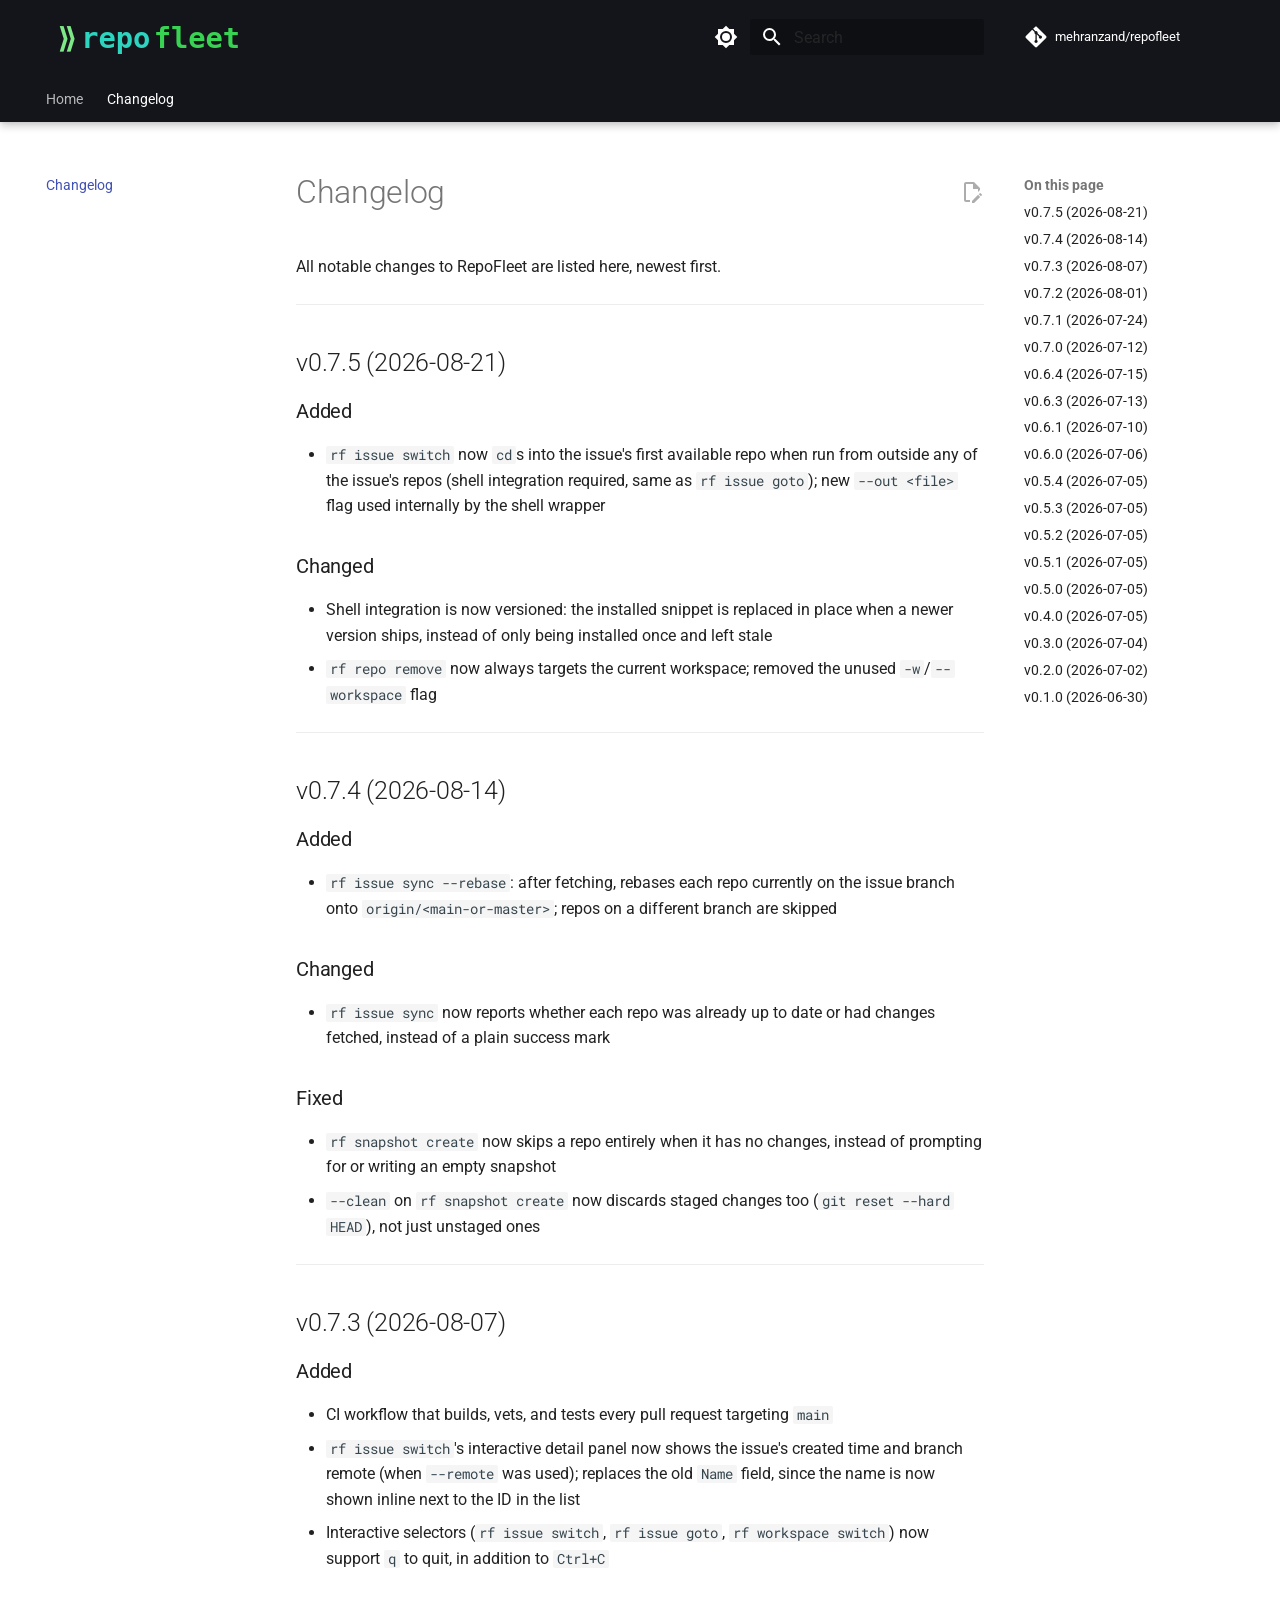
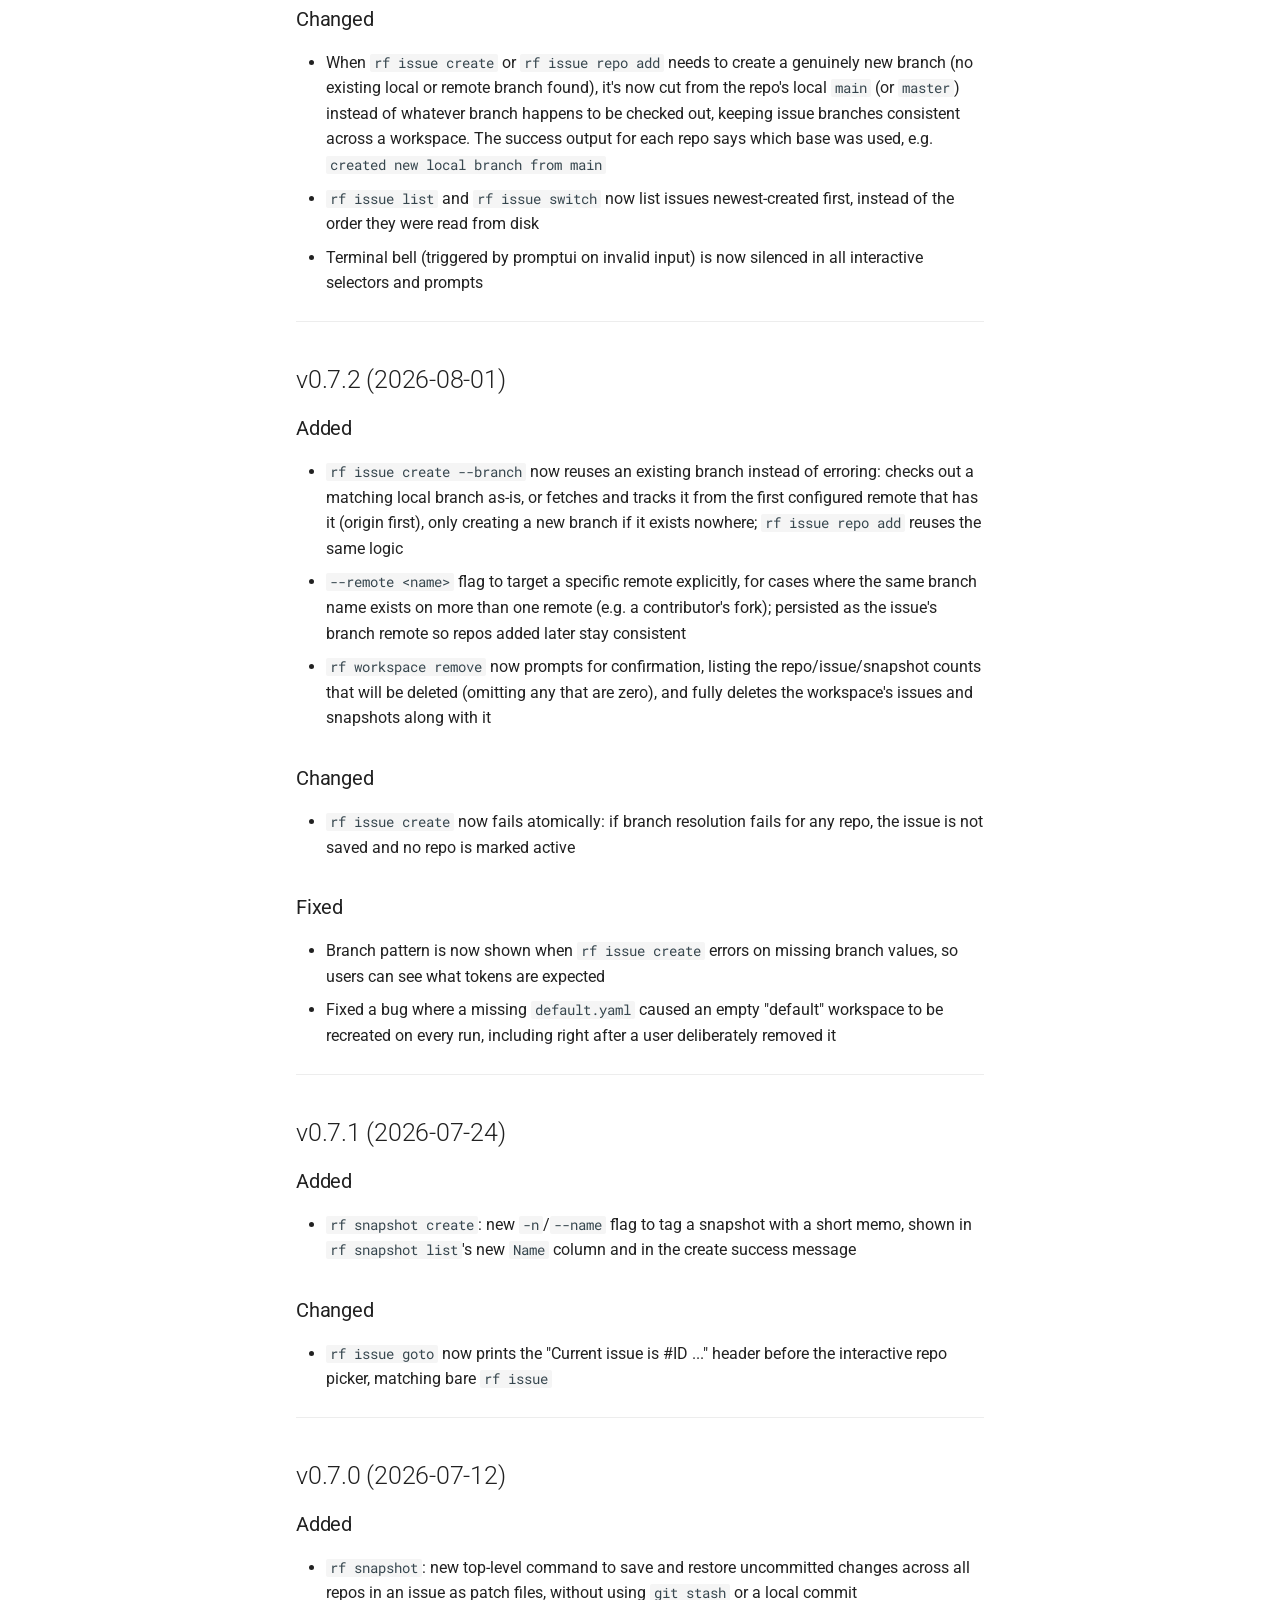
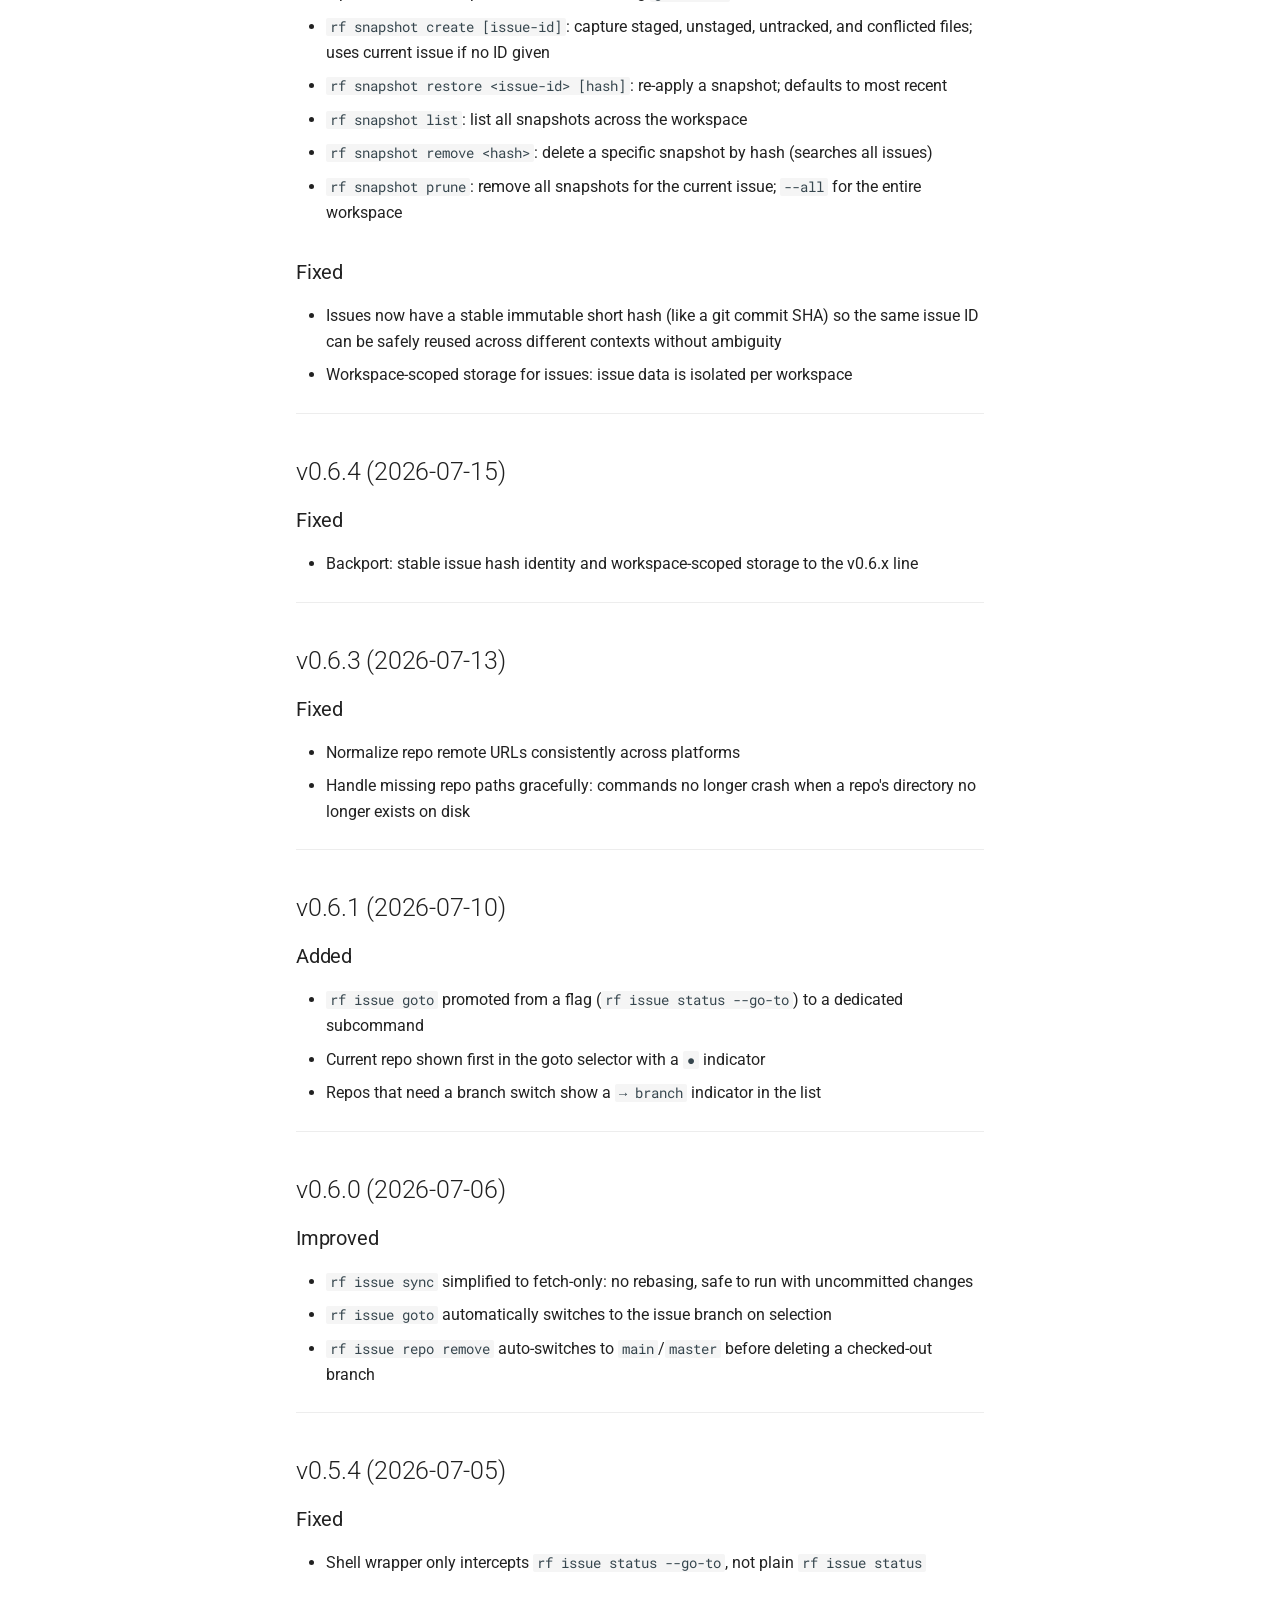
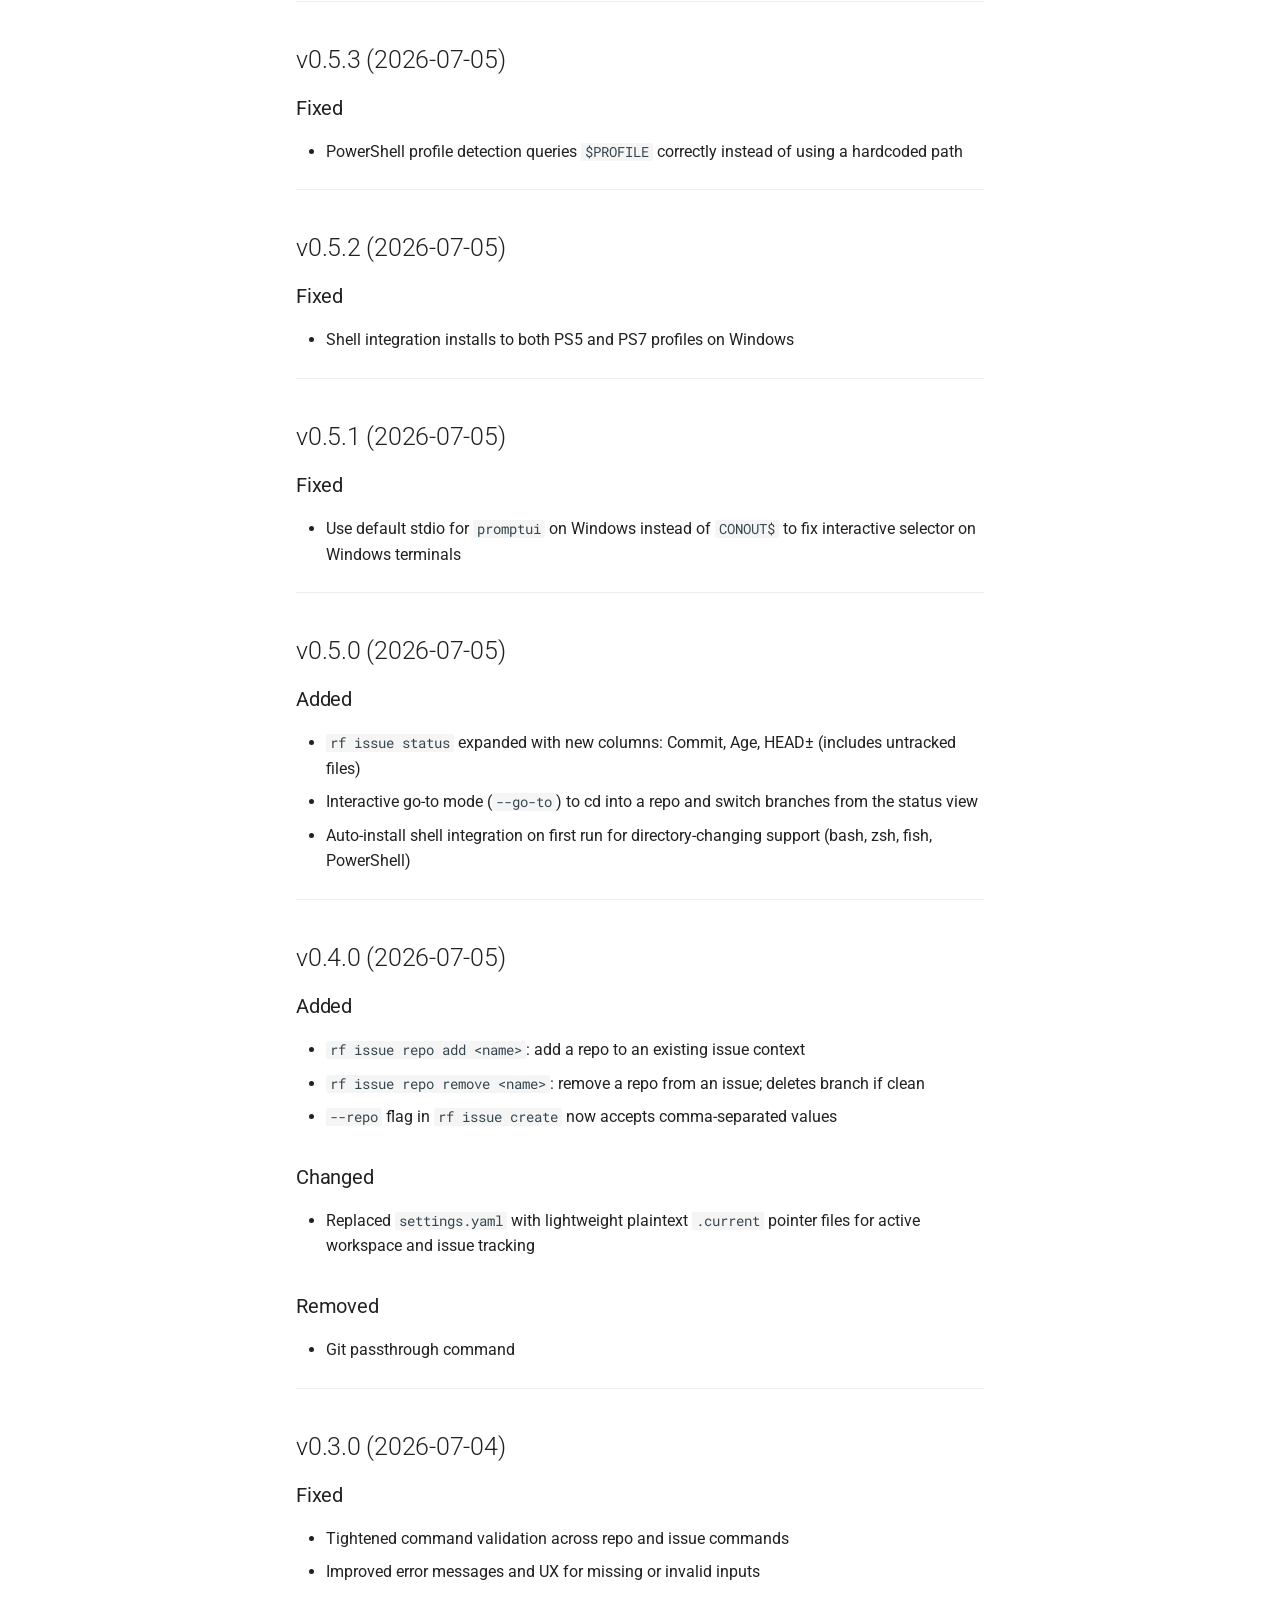
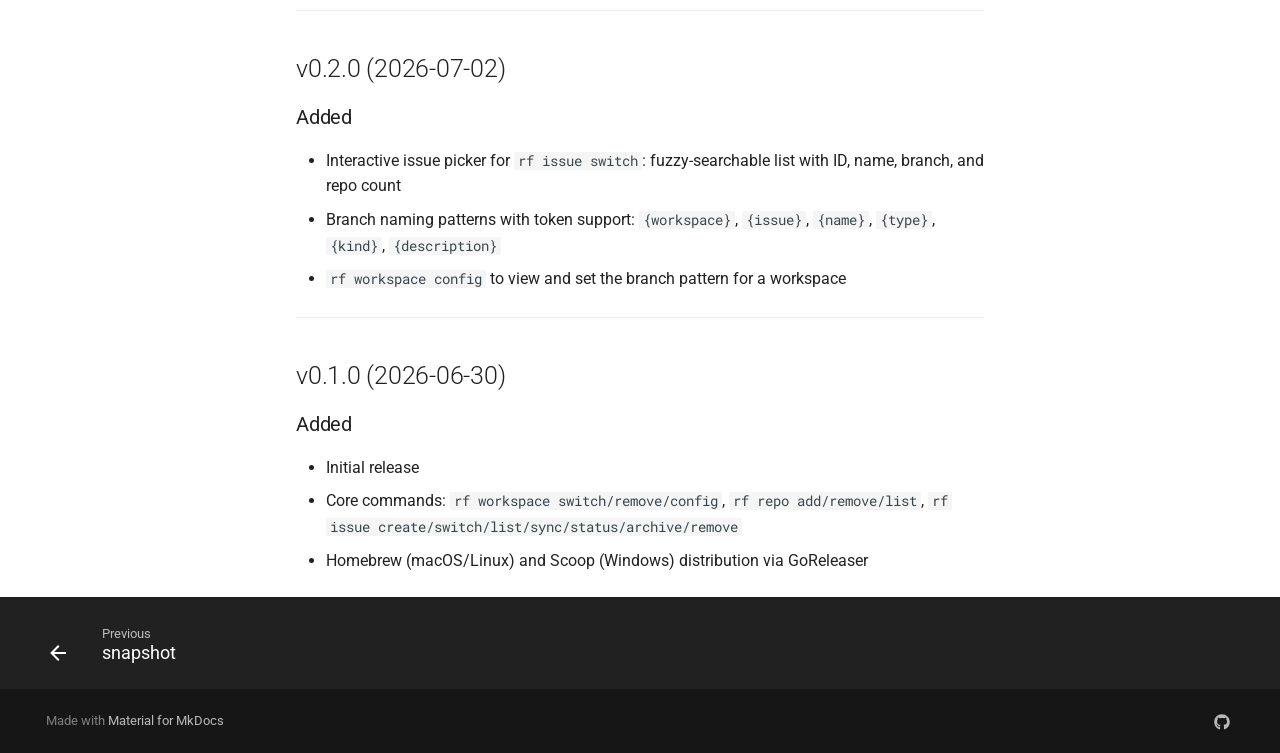
==== commit d72f5543: "Deployed fb57091 with MkDocs version: 1.6.1" ====
--- a/changelog/index.html
+++ b/changelog/index.html
@@ -224,33 +224,14 @@
   
   
   
-    <li class="md-tabs__item">
-      <a href=".." class="md-tabs__link">
-        
-  
-  
-    
+    
+    
+      <li class="md-tabs__item">
+        <a href=".." class="md-tabs__link">
+          
+  
   
   Home
-
-      </a>
-    </li>
-  
-
-      
-        
-  
-  
-  
-  
-    
-    
-      <li class="md-tabs__item">
-        <a href="../workspace/" class="md-tabs__link">
-          
-  
-  
-  Commands
 
         </a>
       </li>
@@ -335,6 +316,58 @@
   
   
   
+    
+    
+    
+    
+      
+      
+        
+      
+    
+    
+    <li class="md-nav__item md-nav__item--nested">
+      
+        
+        
+        <input class="md-nav__toggle md-toggle " type="checkbox" id="__nav_1" >
+        
+          
+          <label class="md-nav__link" for="__nav_1" id="__nav_1_label" tabindex="0">
+            
+  
+  
+  <span class="md-ellipsis">
+    
+  
+    Home
+  
+
+    
+  </span>
+  
+  
+
+            <span class="md-nav__icon md-icon"></span>
+          </label>
+        
+        <nav class="md-nav" data-md-level="1" aria-labelledby="__nav_1_label" aria-expanded="false">
+          <label class="md-nav__title" for="__nav_1">
+            <span class="md-nav__icon md-icon"></span>
+            
+  
+    Home
+  
+
+          </label>
+          <ul class="md-nav__list" data-md-scrollfix>
+            
+              
+                
+  
+  
+  
+  
     <li class="md-nav__item">
       <a href=".." class="md-nav__link">
         
@@ -343,7 +376,7 @@
   <span class="md-ellipsis">
     
   
-    Home
+    RepoFleet
   
 
     
@@ -355,9 +388,38 @@
     </li>
   
 
-    
-      
-      
+              
+            
+              
+                
+  
+  
+  
+  
+    <li class="md-nav__item">
+      <a href="../use-cases/" class="md-nav__link">
+        
+  
+  
+  <span class="md-ellipsis">
+    
+  
+    Use Cases
+  
+
+    
+  </span>
+  
+  
+
+      </a>
+    </li>
+  
+
+              
+            
+              
+                
   
   
   
@@ -376,10 +438,10 @@
       
         
         
-        <input class="md-nav__toggle md-toggle " type="checkbox" id="__nav_2" >
+        <input class="md-nav__toggle md-toggle " type="checkbox" id="__nav_1_3" >
         
           
-          <label class="md-nav__link" for="__nav_2" id="__nav_2_label" tabindex="0">
+          <label class="md-nav__link" for="__nav_1_3" id="__nav_1_3_label" tabindex="0">
             
   
   
@@ -397,8 +459,8 @@
             <span class="md-nav__icon md-icon"></span>
           </label>
         
-        <nav class="md-nav" data-md-level="1" aria-labelledby="__nav_2_label" aria-expanded="false">
-          <label class="md-nav__title" for="__nav_2">
+        <nav class="md-nav" data-md-level="2" aria-labelledby="__nav_1_3_label" aria-expanded="false">
+          <label class="md-nav__title" for="__nav_1_3">
             <span class="md-nav__icon md-icon"></span>
             
   
@@ -515,6 +577,14 @@
   
 
       </a>
+    </li>
+  
+
+              
+            
+          </ul>
+        </nav>
+      
     </li>
   
 
@@ -596,10 +666,32 @@
     <ul class="md-nav__list" data-md-component="toc" data-md-scrollfix>
       
         <li class="md-nav__item">
+  <a href="#v075-2026-08-21" class="md-nav__link">
+    <span class="md-ellipsis">
+      
+        v0.7.5 (2026-08-21)
+      
+    </span>
+  </a>
+  
+</li>
+      
+        <li class="md-nav__item">
+  <a href="#v074-2026-08-14" class="md-nav__link">
+    <span class="md-ellipsis">
+      
+        v0.7.4 (2026-08-14)
+      
+    </span>
+  </a>
+  
+</li>
+      
+        <li class="md-nav__item">
   <a href="#v073-2026-08-07" class="md-nav__link">
     <span class="md-ellipsis">
       
-        v0.7.3 — 2026-08-07
+        v0.7.3 (2026-08-07)
       
     </span>
   </a>
@@ -610,7 +702,7 @@
   <a href="#v072-2026-08-01" class="md-nav__link">
     <span class="md-ellipsis">
       
-        v0.7.2 — 2026-08-01
+        v0.7.2 (2026-08-01)
       
     </span>
   </a>
@@ -621,7 +713,7 @@
   <a href="#v071-2026-07-24" class="md-nav__link">
     <span class="md-ellipsis">
       
-        v0.7.1 — 2026-07-24
+        v0.7.1 (2026-07-24)
       
     </span>
   </a>
@@ -632,7 +724,7 @@
   <a href="#v070-2026-07-12" class="md-nav__link">
     <span class="md-ellipsis">
       
-        v0.7.0 — 2026-07-12
+        v0.7.0 (2026-07-12)
       
     </span>
   </a>
@@ -643,7 +735,7 @@
   <a href="#v064-2026-07-15" class="md-nav__link">
     <span class="md-ellipsis">
       
-        v0.6.4 — 2026-07-15
+        v0.6.4 (2026-07-15)
       
     </span>
   </a>
@@ -654,7 +746,7 @@
   <a href="#v063-2026-07-13" class="md-nav__link">
     <span class="md-ellipsis">
       
-        v0.6.3 — 2026-07-13
+        v0.6.3 (2026-07-13)
       
     </span>
   </a>
@@ -665,7 +757,7 @@
   <a href="#v061-2026-07-10" class="md-nav__link">
     <span class="md-ellipsis">
       
-        v0.6.1 — 2026-07-10
+        v0.6.1 (2026-07-10)
       
     </span>
   </a>
@@ -676,7 +768,7 @@
   <a href="#v060-2026-07-06" class="md-nav__link">
     <span class="md-ellipsis">
       
-        v0.6.0 — 2026-07-06
+        v0.6.0 (2026-07-06)
       
     </span>
   </a>
@@ -687,7 +779,7 @@
   <a href="#v054-2026-07-05" class="md-nav__link">
     <span class="md-ellipsis">
       
-        v0.5.4 — 2026-07-05
+        v0.5.4 (2026-07-05)
       
     </span>
   </a>
@@ -698,7 +790,7 @@
   <a href="#v053-2026-07-05" class="md-nav__link">
     <span class="md-ellipsis">
       
-        v0.5.3 — 2026-07-05
+        v0.5.3 (2026-07-05)
       
     </span>
   </a>
@@ -709,7 +801,7 @@
   <a href="#v052-2026-07-05" class="md-nav__link">
     <span class="md-ellipsis">
       
-        v0.5.2 — 2026-07-05
+        v0.5.2 (2026-07-05)
       
     </span>
   </a>
@@ -720,7 +812,7 @@
   <a href="#v051-2026-07-05" class="md-nav__link">
     <span class="md-ellipsis">
       
-        v0.5.1 — 2026-07-05
+        v0.5.1 (2026-07-05)
       
     </span>
   </a>
@@ -731,7 +823,7 @@
   <a href="#v050-2026-07-05" class="md-nav__link">
     <span class="md-ellipsis">
       
-        v0.5.0 — 2026-07-05
+        v0.5.0 (2026-07-05)
       
     </span>
   </a>
@@ -742,7 +834,7 @@
   <a href="#v040-2026-07-05" class="md-nav__link">
     <span class="md-ellipsis">
       
-        v0.4.0 — 2026-07-05
+        v0.4.0 (2026-07-05)
       
     </span>
   </a>
@@ -753,7 +845,7 @@
   <a href="#v030-2026-07-04" class="md-nav__link">
     <span class="md-ellipsis">
       
-        v0.3.0 — 2026-07-04
+        v0.3.0 (2026-07-04)
       
     </span>
   </a>
@@ -764,7 +856,7 @@
   <a href="#v020-2026-07-02" class="md-nav__link">
     <span class="md-ellipsis">
       
-        v0.2.0 — 2026-07-02
+        v0.2.0 (2026-07-02)
       
     </span>
   </a>
@@ -775,7 +867,7 @@
   <a href="#v010-2026-06-30" class="md-nav__link">
     <span class="md-ellipsis">
       
-        v0.1.0 — 2026-06-30
+        v0.1.0 (2026-06-30)
       
     </span>
   </a>
@@ -819,10 +911,32 @@
     <ul class="md-nav__list" data-md-component="toc" data-md-scrollfix>
       
         <li class="md-nav__item">
+  <a href="#v075-2026-08-21" class="md-nav__link">
+    <span class="md-ellipsis">
+      
+        v0.7.5 (2026-08-21)
+      
+    </span>
+  </a>
+  
+</li>
+      
+        <li class="md-nav__item">
+  <a href="#v074-2026-08-14" class="md-nav__link">
+    <span class="md-ellipsis">
+      
+        v0.7.4 (2026-08-14)
+      
+    </span>
+  </a>
+  
+</li>
+      
+        <li class="md-nav__item">
   <a href="#v073-2026-08-07" class="md-nav__link">
     <span class="md-ellipsis">
       
-        v0.7.3 — 2026-08-07
+        v0.7.3 (2026-08-07)
       
     </span>
   </a>
@@ -833,7 +947,7 @@
   <a href="#v072-2026-08-01" class="md-nav__link">
     <span class="md-ellipsis">
       
-        v0.7.2 — 2026-08-01
+        v0.7.2 (2026-08-01)
       
     </span>
   </a>
@@ -844,7 +958,7 @@
   <a href="#v071-2026-07-24" class="md-nav__link">
     <span class="md-ellipsis">
       
-        v0.7.1 — 2026-07-24
+        v0.7.1 (2026-07-24)
       
     </span>
   </a>
@@ -855,7 +969,7 @@
   <a href="#v070-2026-07-12" class="md-nav__link">
     <span class="md-ellipsis">
       
-        v0.7.0 — 2026-07-12
+        v0.7.0 (2026-07-12)
       
     </span>
   </a>
@@ -866,7 +980,7 @@
   <a href="#v064-2026-07-15" class="md-nav__link">
     <span class="md-ellipsis">
       
-        v0.6.4 — 2026-07-15
+        v0.6.4 (2026-07-15)
       
     </span>
   </a>
@@ -877,7 +991,7 @@
   <a href="#v063-2026-07-13" class="md-nav__link">
     <span class="md-ellipsis">
       
-        v0.6.3 — 2026-07-13
+        v0.6.3 (2026-07-13)
       
     </span>
   </a>
@@ -888,7 +1002,7 @@
   <a href="#v061-2026-07-10" class="md-nav__link">
     <span class="md-ellipsis">
       
-        v0.6.1 — 2026-07-10
+        v0.6.1 (2026-07-10)
       
     </span>
   </a>
@@ -899,7 +1013,7 @@
   <a href="#v060-2026-07-06" class="md-nav__link">
     <span class="md-ellipsis">
       
-        v0.6.0 — 2026-07-06
+        v0.6.0 (2026-07-06)
       
     </span>
   </a>
@@ -910,7 +1024,7 @@
   <a href="#v054-2026-07-05" class="md-nav__link">
     <span class="md-ellipsis">
       
-        v0.5.4 — 2026-07-05
+        v0.5.4 (2026-07-05)
       
     </span>
   </a>
@@ -921,7 +1035,7 @@
   <a href="#v053-2026-07-05" class="md-nav__link">
     <span class="md-ellipsis">
       
-        v0.5.3 — 2026-07-05
+        v0.5.3 (2026-07-05)
       
     </span>
   </a>
@@ -932,7 +1046,7 @@
   <a href="#v052-2026-07-05" class="md-nav__link">
     <span class="md-ellipsis">
       
-        v0.5.2 — 2026-07-05
+        v0.5.2 (2026-07-05)
       
     </span>
   </a>
@@ -943,7 +1057,7 @@
   <a href="#v051-2026-07-05" class="md-nav__link">
     <span class="md-ellipsis">
       
-        v0.5.1 — 2026-07-05
+        v0.5.1 (2026-07-05)
       
     </span>
   </a>
@@ -954,7 +1068,7 @@
   <a href="#v050-2026-07-05" class="md-nav__link">
     <span class="md-ellipsis">
       
-        v0.5.0 — 2026-07-05
+        v0.5.0 (2026-07-05)
       
     </span>
   </a>
@@ -965,7 +1079,7 @@
   <a href="#v040-2026-07-05" class="md-nav__link">
     <span class="md-ellipsis">
       
-        v0.4.0 — 2026-07-05
+        v0.4.0 (2026-07-05)
       
     </span>
   </a>
@@ -976,7 +1090,7 @@
   <a href="#v030-2026-07-04" class="md-nav__link">
     <span class="md-ellipsis">
       
-        v0.3.0 — 2026-07-04
+        v0.3.0 (2026-07-04)
       
     </span>
   </a>
@@ -987,7 +1101,7 @@
   <a href="#v020-2026-07-02" class="md-nav__link">
     <span class="md-ellipsis">
       
-        v0.2.0 — 2026-07-02
+        v0.2.0 (2026-07-02)
       
     </span>
   </a>
@@ -998,7 +1112,7 @@
   <a href="#v010-2026-06-30" class="md-nav__link">
     <span class="md-ellipsis">
       
-        v0.1.0 — 2026-06-30
+        v0.1.0 (2026-06-30)
       
     </span>
   </a>
@@ -1033,132 +1147,158 @@
 <h1 id="changelog">Changelog<a class="headerlink" href="#changelog" title="Permanent link">&para;</a></h1>
 <p>All notable changes to RepoFleet are listed here, newest first.</p>
 <hr />
-<h2 id="v073-2026-08-07">v0.7.3 — 2026-08-07<a class="headerlink" href="#v073-2026-08-07" title="Permanent link">&para;</a></h2>
+<h2 id="v075-2026-08-21">v0.7.5 (2026-08-21)<a class="headerlink" href="#v075-2026-08-21" title="Permanent link">&para;</a></h2>
 <h3 id="added">Added<a class="headerlink" href="#added" title="Permanent link">&para;</a></h3>
+<ul>
+<li><code>rf issue switch</code> now <code>cd</code>s into the issue's first available repo when run from outside any of the issue's repos (shell integration required, same as <code>rf issue goto</code>); new <code>--out &lt;file&gt;</code> flag used internally by the shell wrapper</li>
+</ul>
+<h3 id="changed">Changed<a class="headerlink" href="#changed" title="Permanent link">&para;</a></h3>
+<ul>
+<li>Shell integration is now versioned: the installed snippet is replaced in place when a newer version ships, instead of only being installed once and left stale</li>
+<li><code>rf repo remove</code> now always targets the current workspace; removed the unused <code>-w</code>/<code>--workspace</code> flag</li>
+</ul>
+<hr />
+<h2 id="v074-2026-08-14">v0.7.4 (2026-08-14)<a class="headerlink" href="#v074-2026-08-14" title="Permanent link">&para;</a></h2>
+<h3 id="added_1">Added<a class="headerlink" href="#added_1" title="Permanent link">&para;</a></h3>
+<ul>
+<li><code>rf issue sync --rebase</code>: after fetching, rebases each repo currently on the issue branch onto <code>origin/&lt;main-or-master&gt;</code>; repos on a different branch are skipped</li>
+</ul>
+<h3 id="changed_1">Changed<a class="headerlink" href="#changed_1" title="Permanent link">&para;</a></h3>
+<ul>
+<li><code>rf issue sync</code> now reports whether each repo was already up to date or had changes fetched, instead of a plain success mark</li>
+</ul>
+<h3 id="fixed">Fixed<a class="headerlink" href="#fixed" title="Permanent link">&para;</a></h3>
+<ul>
+<li><code>rf snapshot create</code> now skips a repo entirely when it has no changes, instead of prompting for or writing an empty snapshot</li>
+<li><code>--clean</code> on <code>rf snapshot create</code> now discards staged changes too (<code>git reset --hard HEAD</code>), not just unstaged ones</li>
+</ul>
+<hr />
+<h2 id="v073-2026-08-07">v0.7.3 (2026-08-07)<a class="headerlink" href="#v073-2026-08-07" title="Permanent link">&para;</a></h2>
+<h3 id="added_2">Added<a class="headerlink" href="#added_2" title="Permanent link">&para;</a></h3>
 <ul>
 <li>CI workflow that builds, vets, and tests every pull request targeting <code>main</code></li>
 <li><code>rf issue switch</code>'s interactive detail panel now shows the issue's created time and branch remote (when <code>--remote</code> was used); replaces the old <code>Name</code> field, since the name is now shown inline next to the ID in the list</li>
 <li>Interactive selectors (<code>rf issue switch</code>, <code>rf issue goto</code>, <code>rf workspace switch</code>) now support <code>q</code> to quit, in addition to <code>Ctrl+C</code></li>
 </ul>
-<h3 id="changed">Changed<a class="headerlink" href="#changed" title="Permanent link">&para;</a></h3>
-<ul>
-<li>When <code>rf issue create</code> or <code>rf issue repo add</code> needs to create a genuinely new branch (no existing local or remote branch found), it's now cut from the repo's local <code>main</code> (or <code>master</code>) instead of whatever branch happens to be checked out — keeps issue branches consistent across a workspace. The success output for each repo says which base was used, e.g. <code>created new local branch from main</code></li>
+<h3 id="changed_2">Changed<a class="headerlink" href="#changed_2" title="Permanent link">&para;</a></h3>
+<ul>
+<li>When <code>rf issue create</code> or <code>rf issue repo add</code> needs to create a genuinely new branch (no existing local or remote branch found), it's now cut from the repo's local <code>main</code> (or <code>master</code>) instead of whatever branch happens to be checked out, keeping issue branches consistent across a workspace. The success output for each repo says which base was used, e.g. <code>created new local branch from main</code></li>
 <li><code>rf issue list</code> and <code>rf issue switch</code> now list issues newest-created first, instead of the order they were read from disk</li>
 <li>Terminal bell (triggered by promptui on invalid input) is now silenced in all interactive selectors and prompts</li>
 </ul>
 <hr />
-<h2 id="v072-2026-08-01">v0.7.2 — 2026-08-01<a class="headerlink" href="#v072-2026-08-01" title="Permanent link">&para;</a></h2>
-<h3 id="added_1">Added<a class="headerlink" href="#added_1" title="Permanent link">&para;</a></h3>
+<h2 id="v072-2026-08-01">v0.7.2 (2026-08-01)<a class="headerlink" href="#v072-2026-08-01" title="Permanent link">&para;</a></h2>
+<h3 id="added_3">Added<a class="headerlink" href="#added_3" title="Permanent link">&para;</a></h3>
 <ul>
 <li><code>rf issue create --branch</code> now reuses an existing branch instead of erroring: checks out a matching local branch as-is, or fetches and tracks it from the first configured remote that has it (origin first), only creating a new branch if it exists nowhere; <code>rf issue repo add</code> reuses the same logic</li>
 <li><code>--remote &lt;name&gt;</code> flag to target a specific remote explicitly, for cases where the same branch name exists on more than one remote (e.g. a contributor's fork); persisted as the issue's branch remote so repos added later stay consistent</li>
 <li><code>rf workspace remove</code> now prompts for confirmation, listing the repo/issue/snapshot counts that will be deleted (omitting any that are zero), and fully deletes the workspace's issues and snapshots along with it</li>
 </ul>
-<h3 id="changed_1">Changed<a class="headerlink" href="#changed_1" title="Permanent link">&para;</a></h3>
-<ul>
-<li><code>rf issue create</code> now fails atomically — if branch resolution fails for any repo, the issue is not saved and no repo is marked active</li>
-</ul>
-<h3 id="fixed">Fixed<a class="headerlink" href="#fixed" title="Permanent link">&para;</a></h3>
+<h3 id="changed_3">Changed<a class="headerlink" href="#changed_3" title="Permanent link">&para;</a></h3>
+<ul>
+<li><code>rf issue create</code> now fails atomically: if branch resolution fails for any repo, the issue is not saved and no repo is marked active</li>
+</ul>
+<h3 id="fixed_1">Fixed<a class="headerlink" href="#fixed_1" title="Permanent link">&para;</a></h3>
 <ul>
 <li>Branch pattern is now shown when <code>rf issue create</code> errors on missing branch values, so users can see what tokens are expected</li>
-<li>Fixed a bug where a missing <code>default.yaml</code> caused an empty "default" workspace to be recreated on every run — including right after a user deliberately removed it</li>
-</ul>
-<hr />
-<h2 id="v071-2026-07-24">v0.7.1 — 2026-07-24<a class="headerlink" href="#v071-2026-07-24" title="Permanent link">&para;</a></h2>
-<h3 id="added_2">Added<a class="headerlink" href="#added_2" title="Permanent link">&para;</a></h3>
-<ul>
-<li><code>rf snapshot create</code> — new <code>-n</code>/<code>--name</code> flag to tag a snapshot with a short memo, shown in <code>rf snapshot list</code>'s new <code>Name</code> column and in the create success message</li>
-</ul>
-<h3 id="changed_2">Changed<a class="headerlink" href="#changed_2" title="Permanent link">&para;</a></h3>
+<li>Fixed a bug where a missing <code>default.yaml</code> caused an empty "default" workspace to be recreated on every run, including right after a user deliberately removed it</li>
+</ul>
+<hr />
+<h2 id="v071-2026-07-24">v0.7.1 (2026-07-24)<a class="headerlink" href="#v071-2026-07-24" title="Permanent link">&para;</a></h2>
+<h3 id="added_4">Added<a class="headerlink" href="#added_4" title="Permanent link">&para;</a></h3>
+<ul>
+<li><code>rf snapshot create</code>: new <code>-n</code>/<code>--name</code> flag to tag a snapshot with a short memo, shown in <code>rf snapshot list</code>'s new <code>Name</code> column and in the create success message</li>
+</ul>
+<h3 id="changed_4">Changed<a class="headerlink" href="#changed_4" title="Permanent link">&para;</a></h3>
 <ul>
 <li><code>rf issue goto</code> now prints the "Current issue is #ID ..." header before the interactive repo picker, matching bare <code>rf issue</code></li>
 </ul>
 <hr />
-<h2 id="v070-2026-07-12">v0.7.0 — 2026-07-12<a class="headerlink" href="#v070-2026-07-12" title="Permanent link">&para;</a></h2>
-<h3 id="added_3">Added<a class="headerlink" href="#added_3" title="Permanent link">&para;</a></h3>
-<ul>
-<li><code>rf snapshot</code> — new top-level command to save and restore uncommitted changes across all repos in an issue as patch files, without using <code>git stash</code> or a local commit</li>
-<li><code>rf snapshot create [issue-id]</code> — capture staged, unstaged, untracked, and conflicted files; uses current issue if no ID given</li>
-<li><code>rf snapshot restore &lt;issue-id&gt; [hash]</code> — re-apply a snapshot; defaults to most recent</li>
-<li><code>rf snapshot list</code> — list all snapshots across the workspace</li>
-<li><code>rf snapshot remove &lt;hash&gt;</code> — delete a specific snapshot by hash (searches all issues)</li>
-<li><code>rf snapshot prune</code> — remove all snapshots for the current issue; <code>--all</code> for the entire workspace</li>
-</ul>
-<h3 id="fixed_1">Fixed<a class="headerlink" href="#fixed_1" title="Permanent link">&para;</a></h3>
+<h2 id="v070-2026-07-12">v0.7.0 (2026-07-12)<a class="headerlink" href="#v070-2026-07-12" title="Permanent link">&para;</a></h2>
+<h3 id="added_5">Added<a class="headerlink" href="#added_5" title="Permanent link">&para;</a></h3>
+<ul>
+<li><code>rf snapshot</code>: new top-level command to save and restore uncommitted changes across all repos in an issue as patch files, without using <code>git stash</code> or a local commit</li>
+<li><code>rf snapshot create [issue-id]</code>: capture staged, unstaged, untracked, and conflicted files; uses current issue if no ID given</li>
+<li><code>rf snapshot restore &lt;issue-id&gt; [hash]</code>: re-apply a snapshot; defaults to most recent</li>
+<li><code>rf snapshot list</code>: list all snapshots across the workspace</li>
+<li><code>rf snapshot remove &lt;hash&gt;</code>: delete a specific snapshot by hash (searches all issues)</li>
+<li><code>rf snapshot prune</code>: remove all snapshots for the current issue; <code>--all</code> for the entire workspace</li>
+</ul>
+<h3 id="fixed_2">Fixed<a class="headerlink" href="#fixed_2" title="Permanent link">&para;</a></h3>
 <ul>
 <li>Issues now have a stable immutable short hash (like a git commit SHA) so the same issue ID can be safely reused across different contexts without ambiguity</li>
-<li>Workspace-scoped storage for issues — issue data is isolated per workspace</li>
-</ul>
-<hr />
-<h2 id="v064-2026-07-15">v0.6.4 — 2026-07-15<a class="headerlink" href="#v064-2026-07-15" title="Permanent link">&para;</a></h2>
-<h3 id="fixed_2">Fixed<a class="headerlink" href="#fixed_2" title="Permanent link">&para;</a></h3>
+<li>Workspace-scoped storage for issues: issue data is isolated per workspace</li>
+</ul>
+<hr />
+<h2 id="v064-2026-07-15">v0.6.4 (2026-07-15)<a class="headerlink" href="#v064-2026-07-15" title="Permanent link">&para;</a></h2>
+<h3 id="fixed_3">Fixed<a class="headerlink" href="#fixed_3" title="Permanent link">&para;</a></h3>
 <ul>
 <li>Backport: stable issue hash identity and workspace-scoped storage to the v0.6.x line</li>
 </ul>
 <hr />
-<h2 id="v063-2026-07-13">v0.6.3 — 2026-07-13<a class="headerlink" href="#v063-2026-07-13" title="Permanent link">&para;</a></h2>
-<h3 id="fixed_3">Fixed<a class="headerlink" href="#fixed_3" title="Permanent link">&para;</a></h3>
+<h2 id="v063-2026-07-13">v0.6.3 (2026-07-13)<a class="headerlink" href="#v063-2026-07-13" title="Permanent link">&para;</a></h2>
+<h3 id="fixed_4">Fixed<a class="headerlink" href="#fixed_4" title="Permanent link">&para;</a></h3>
 <ul>
 <li>Normalize repo remote URLs consistently across platforms</li>
-<li>Handle missing repo paths gracefully — commands no longer crash when a repo's directory no longer exists on disk</li>
-</ul>
-<hr />
-<h2 id="v061-2026-07-10">v0.6.1 — 2026-07-10<a class="headerlink" href="#v061-2026-07-10" title="Permanent link">&para;</a></h2>
-<h3 id="added_4">Added<a class="headerlink" href="#added_4" title="Permanent link">&para;</a></h3>
+<li>Handle missing repo paths gracefully: commands no longer crash when a repo's directory no longer exists on disk</li>
+</ul>
+<hr />
+<h2 id="v061-2026-07-10">v0.6.1 (2026-07-10)<a class="headerlink" href="#v061-2026-07-10" title="Permanent link">&para;</a></h2>
+<h3 id="added_6">Added<a class="headerlink" href="#added_6" title="Permanent link">&para;</a></h3>
 <ul>
 <li><code>rf issue goto</code> promoted from a flag (<code>rf issue status --go-to</code>) to a dedicated subcommand</li>
 <li>Current repo shown first in the goto selector with a <code>●</code> indicator</li>
 <li>Repos that need a branch switch show a <code>→ branch</code> indicator in the list</li>
 </ul>
 <hr />
-<h2 id="v060-2026-07-06">v0.6.0 — 2026-07-06<a class="headerlink" href="#v060-2026-07-06" title="Permanent link">&para;</a></h2>
+<h2 id="v060-2026-07-06">v0.6.0 (2026-07-06)<a class="headerlink" href="#v060-2026-07-06" title="Permanent link">&para;</a></h2>
 <h3 id="improved">Improved<a class="headerlink" href="#improved" title="Permanent link">&para;</a></h3>
 <ul>
-<li><code>rf issue sync</code> simplified to fetch-only — no rebasing, safe to run with uncommitted changes</li>
+<li><code>rf issue sync</code> simplified to fetch-only: no rebasing, safe to run with uncommitted changes</li>
 <li><code>rf issue goto</code> automatically switches to the issue branch on selection</li>
 <li><code>rf issue repo remove</code> auto-switches to <code>main</code>/<code>master</code> before deleting a checked-out branch</li>
 </ul>
 <hr />
-<h2 id="v054-2026-07-05">v0.5.4 — 2026-07-05<a class="headerlink" href="#v054-2026-07-05" title="Permanent link">&para;</a></h2>
-<h3 id="fixed_4">Fixed<a class="headerlink" href="#fixed_4" title="Permanent link">&para;</a></h3>
+<h2 id="v054-2026-07-05">v0.5.4 (2026-07-05)<a class="headerlink" href="#v054-2026-07-05" title="Permanent link">&para;</a></h2>
+<h3 id="fixed_5">Fixed<a class="headerlink" href="#fixed_5" title="Permanent link">&para;</a></h3>
 <ul>
 <li>Shell wrapper only intercepts <code>rf issue status --go-to</code>, not plain <code>rf issue status</code></li>
 </ul>
 <hr />
-<h2 id="v053-2026-07-05">v0.5.3 — 2026-07-05<a class="headerlink" href="#v053-2026-07-05" title="Permanent link">&para;</a></h2>
-<h3 id="fixed_5">Fixed<a class="headerlink" href="#fixed_5" title="Permanent link">&para;</a></h3>
+<h2 id="v053-2026-07-05">v0.5.3 (2026-07-05)<a class="headerlink" href="#v053-2026-07-05" title="Permanent link">&para;</a></h2>
+<h3 id="fixed_6">Fixed<a class="headerlink" href="#fixed_6" title="Permanent link">&para;</a></h3>
 <ul>
 <li>PowerShell profile detection queries <code>$PROFILE</code> correctly instead of using a hardcoded path</li>
 </ul>
 <hr />
-<h2 id="v052-2026-07-05">v0.5.2 — 2026-07-05<a class="headerlink" href="#v052-2026-07-05" title="Permanent link">&para;</a></h2>
-<h3 id="fixed_6">Fixed<a class="headerlink" href="#fixed_6" title="Permanent link">&para;</a></h3>
+<h2 id="v052-2026-07-05">v0.5.2 (2026-07-05)<a class="headerlink" href="#v052-2026-07-05" title="Permanent link">&para;</a></h2>
+<h3 id="fixed_7">Fixed<a class="headerlink" href="#fixed_7" title="Permanent link">&para;</a></h3>
 <ul>
 <li>Shell integration installs to both PS5 and PS7 profiles on Windows</li>
 </ul>
 <hr />
-<h2 id="v051-2026-07-05">v0.5.1 — 2026-07-05<a class="headerlink" href="#v051-2026-07-05" title="Permanent link">&para;</a></h2>
-<h3 id="fixed_7">Fixed<a class="headerlink" href="#fixed_7" title="Permanent link">&para;</a></h3>
+<h2 id="v051-2026-07-05">v0.5.1 (2026-07-05)<a class="headerlink" href="#v051-2026-07-05" title="Permanent link">&para;</a></h2>
+<h3 id="fixed_8">Fixed<a class="headerlink" href="#fixed_8" title="Permanent link">&para;</a></h3>
 <ul>
 <li>Use default stdio for <code>promptui</code> on Windows instead of <code>CONOUT$</code> to fix interactive selector on Windows terminals</li>
 </ul>
 <hr />
-<h2 id="v050-2026-07-05">v0.5.0 — 2026-07-05<a class="headerlink" href="#v050-2026-07-05" title="Permanent link">&para;</a></h2>
-<h3 id="added_5">Added<a class="headerlink" href="#added_5" title="Permanent link">&para;</a></h3>
+<h2 id="v050-2026-07-05">v0.5.0 (2026-07-05)<a class="headerlink" href="#v050-2026-07-05" title="Permanent link">&para;</a></h2>
+<h3 id="added_7">Added<a class="headerlink" href="#added_7" title="Permanent link">&para;</a></h3>
 <ul>
 <li><code>rf issue status</code> expanded with new columns: Commit, Age, HEAD± (includes untracked files)</li>
 <li>Interactive go-to mode (<code>--go-to</code>) to cd into a repo and switch branches from the status view</li>
 <li>Auto-install shell integration on first run for directory-changing support (bash, zsh, fish, PowerShell)</li>
 </ul>
 <hr />
-<h2 id="v040-2026-07-05">v0.4.0 — 2026-07-05<a class="headerlink" href="#v040-2026-07-05" title="Permanent link">&para;</a></h2>
-<h3 id="added_6">Added<a class="headerlink" href="#added_6" title="Permanent link">&para;</a></h3>
-<ul>
-<li><code>rf issue repo add &lt;name&gt;</code> — add a repo to an existing issue context</li>
-<li><code>rf issue repo remove &lt;name&gt;</code> — remove a repo from an issue; deletes branch if clean</li>
+<h2 id="v040-2026-07-05">v0.4.0 (2026-07-05)<a class="headerlink" href="#v040-2026-07-05" title="Permanent link">&para;</a></h2>
+<h3 id="added_8">Added<a class="headerlink" href="#added_8" title="Permanent link">&para;</a></h3>
+<ul>
+<li><code>rf issue repo add &lt;name&gt;</code>: add a repo to an existing issue context</li>
+<li><code>rf issue repo remove &lt;name&gt;</code>: remove a repo from an issue; deletes branch if clean</li>
 <li><code>--repo</code> flag in <code>rf issue create</code> now accepts comma-separated values</li>
 </ul>
-<h3 id="changed_3">Changed<a class="headerlink" href="#changed_3" title="Permanent link">&para;</a></h3>
+<h3 id="changed_5">Changed<a class="headerlink" href="#changed_5" title="Permanent link">&para;</a></h3>
 <ul>
 <li>Replaced <code>settings.yaml</code> with lightweight plaintext <code>.current</code> pointer files for active workspace and issue tracking</li>
 </ul>
@@ -1167,23 +1307,23 @@
 <li>Git passthrough command</li>
 </ul>
 <hr />
-<h2 id="v030-2026-07-04">v0.3.0 — 2026-07-04<a class="headerlink" href="#v030-2026-07-04" title="Permanent link">&para;</a></h2>
-<h3 id="fixed_8">Fixed<a class="headerlink" href="#fixed_8" title="Permanent link">&para;</a></h3>
+<h2 id="v030-2026-07-04">v0.3.0 (2026-07-04)<a class="headerlink" href="#v030-2026-07-04" title="Permanent link">&para;</a></h2>
+<h3 id="fixed_9">Fixed<a class="headerlink" href="#fixed_9" title="Permanent link">&para;</a></h3>
 <ul>
 <li>Tightened command validation across repo and issue commands</li>
 <li>Improved error messages and UX for missing or invalid inputs</li>
 </ul>
 <hr />
-<h2 id="v020-2026-07-02">v0.2.0 — 2026-07-02<a class="headerlink" href="#v020-2026-07-02" title="Permanent link">&para;</a></h2>
-<h3 id="added_7">Added<a class="headerlink" href="#added_7" title="Permanent link">&para;</a></h3>
-<ul>
-<li>Interactive issue picker for <code>rf issue switch</code> — fuzzy-searchable list with ID, name, branch, and repo count</li>
+<h2 id="v020-2026-07-02">v0.2.0 (2026-07-02)<a class="headerlink" href="#v020-2026-07-02" title="Permanent link">&para;</a></h2>
+<h3 id="added_9">Added<a class="headerlink" href="#added_9" title="Permanent link">&para;</a></h3>
+<ul>
+<li>Interactive issue picker for <code>rf issue switch</code>: fuzzy-searchable list with ID, name, branch, and repo count</li>
 <li>Branch naming patterns with token support: <code>{workspace}</code>, <code>{issue}</code>, <code>{name}</code>, <code>{type}</code>, <code>{kind}</code>, <code>{description}</code></li>
 <li><code>rf workspace config</code> to view and set the branch pattern for a workspace</li>
 </ul>
 <hr />
-<h2 id="v010-2026-06-30">v0.1.0 — 2026-06-30<a class="headerlink" href="#v010-2026-06-30" title="Permanent link">&para;</a></h2>
-<h3 id="added_8">Added<a class="headerlink" href="#added_8" title="Permanent link">&para;</a></h3>
+<h2 id="v010-2026-06-30">v0.1.0 (2026-06-30)<a class="headerlink" href="#v010-2026-06-30" title="Permanent link">&para;</a></h2>
+<h3 id="added_10">Added<a class="headerlink" href="#added_10" title="Permanent link">&para;</a></h3>
 <ul>
 <li>Initial release</li>
 <li>Core commands: <code>rf workspace switch/remove/config</code>, <code>rf repo add/remove/list</code>, <code>rf issue create/switch/list/sync/status/archive/remove</code></li>
